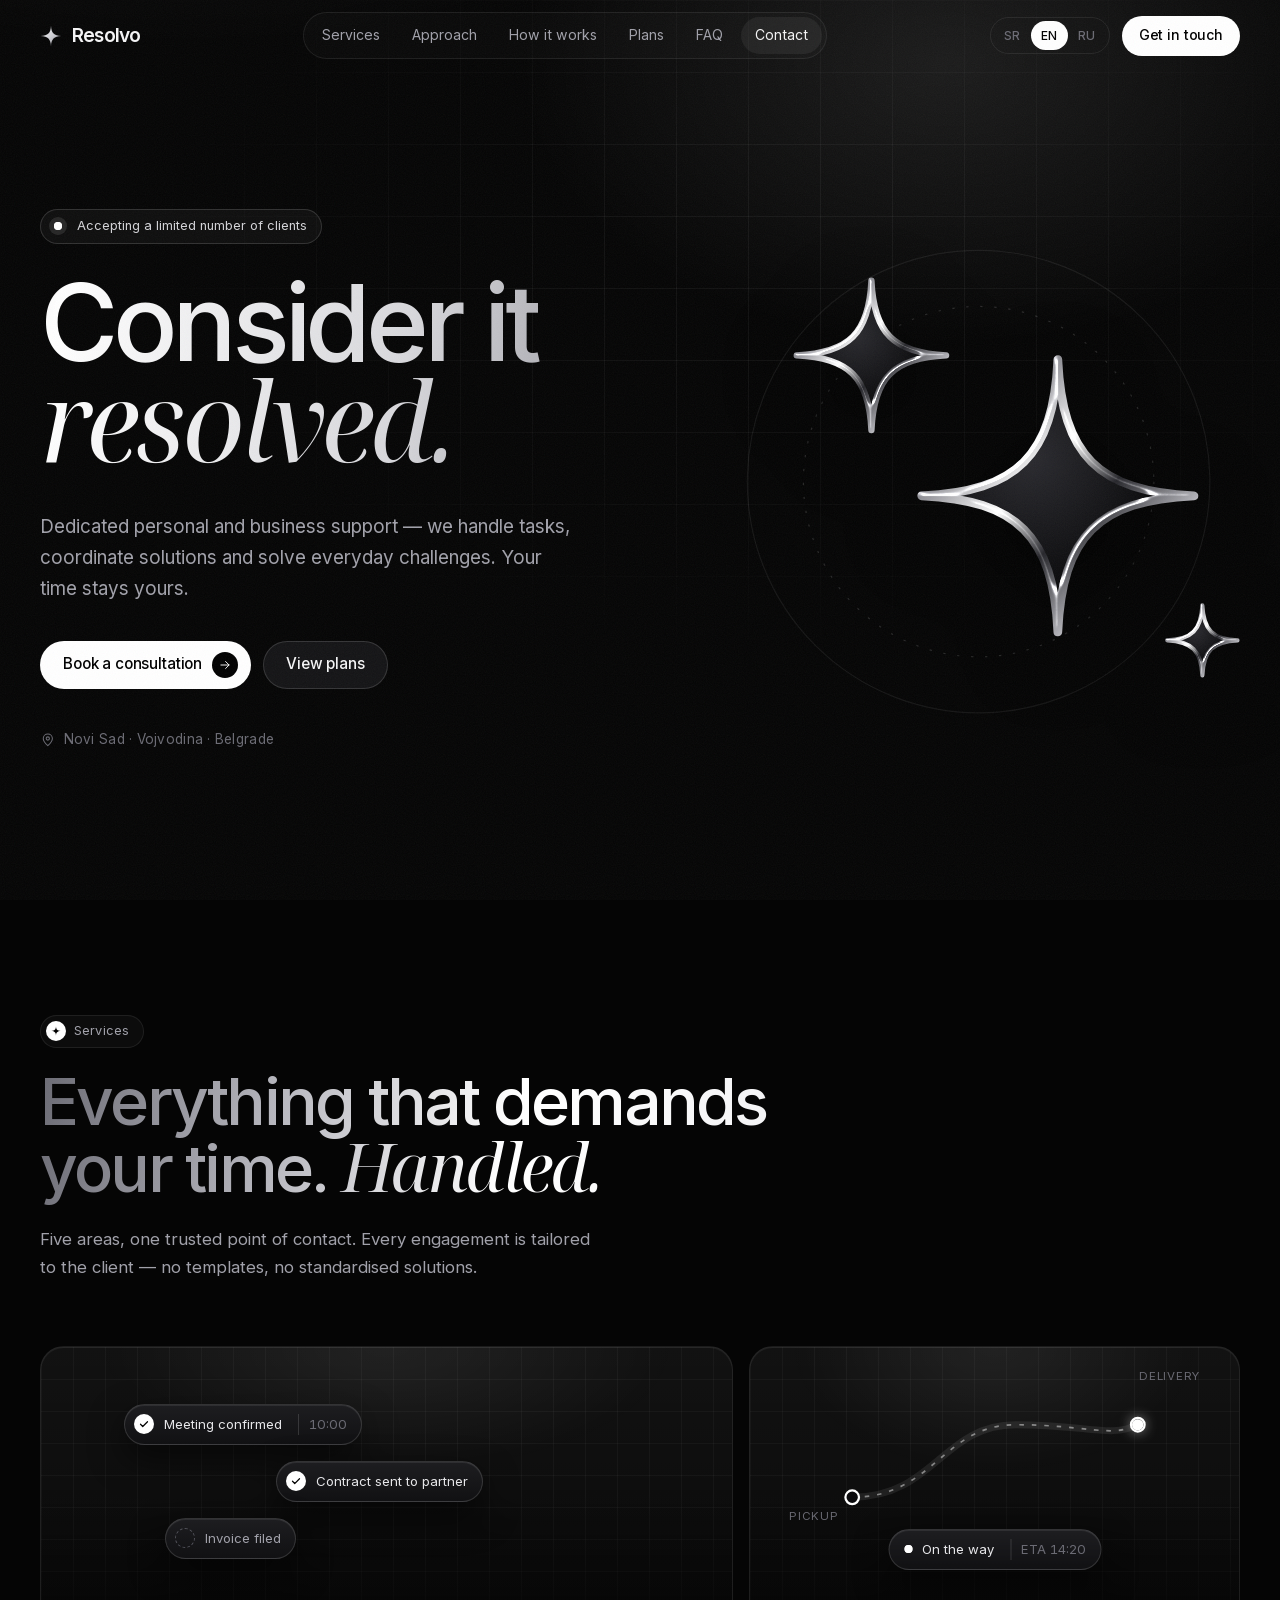
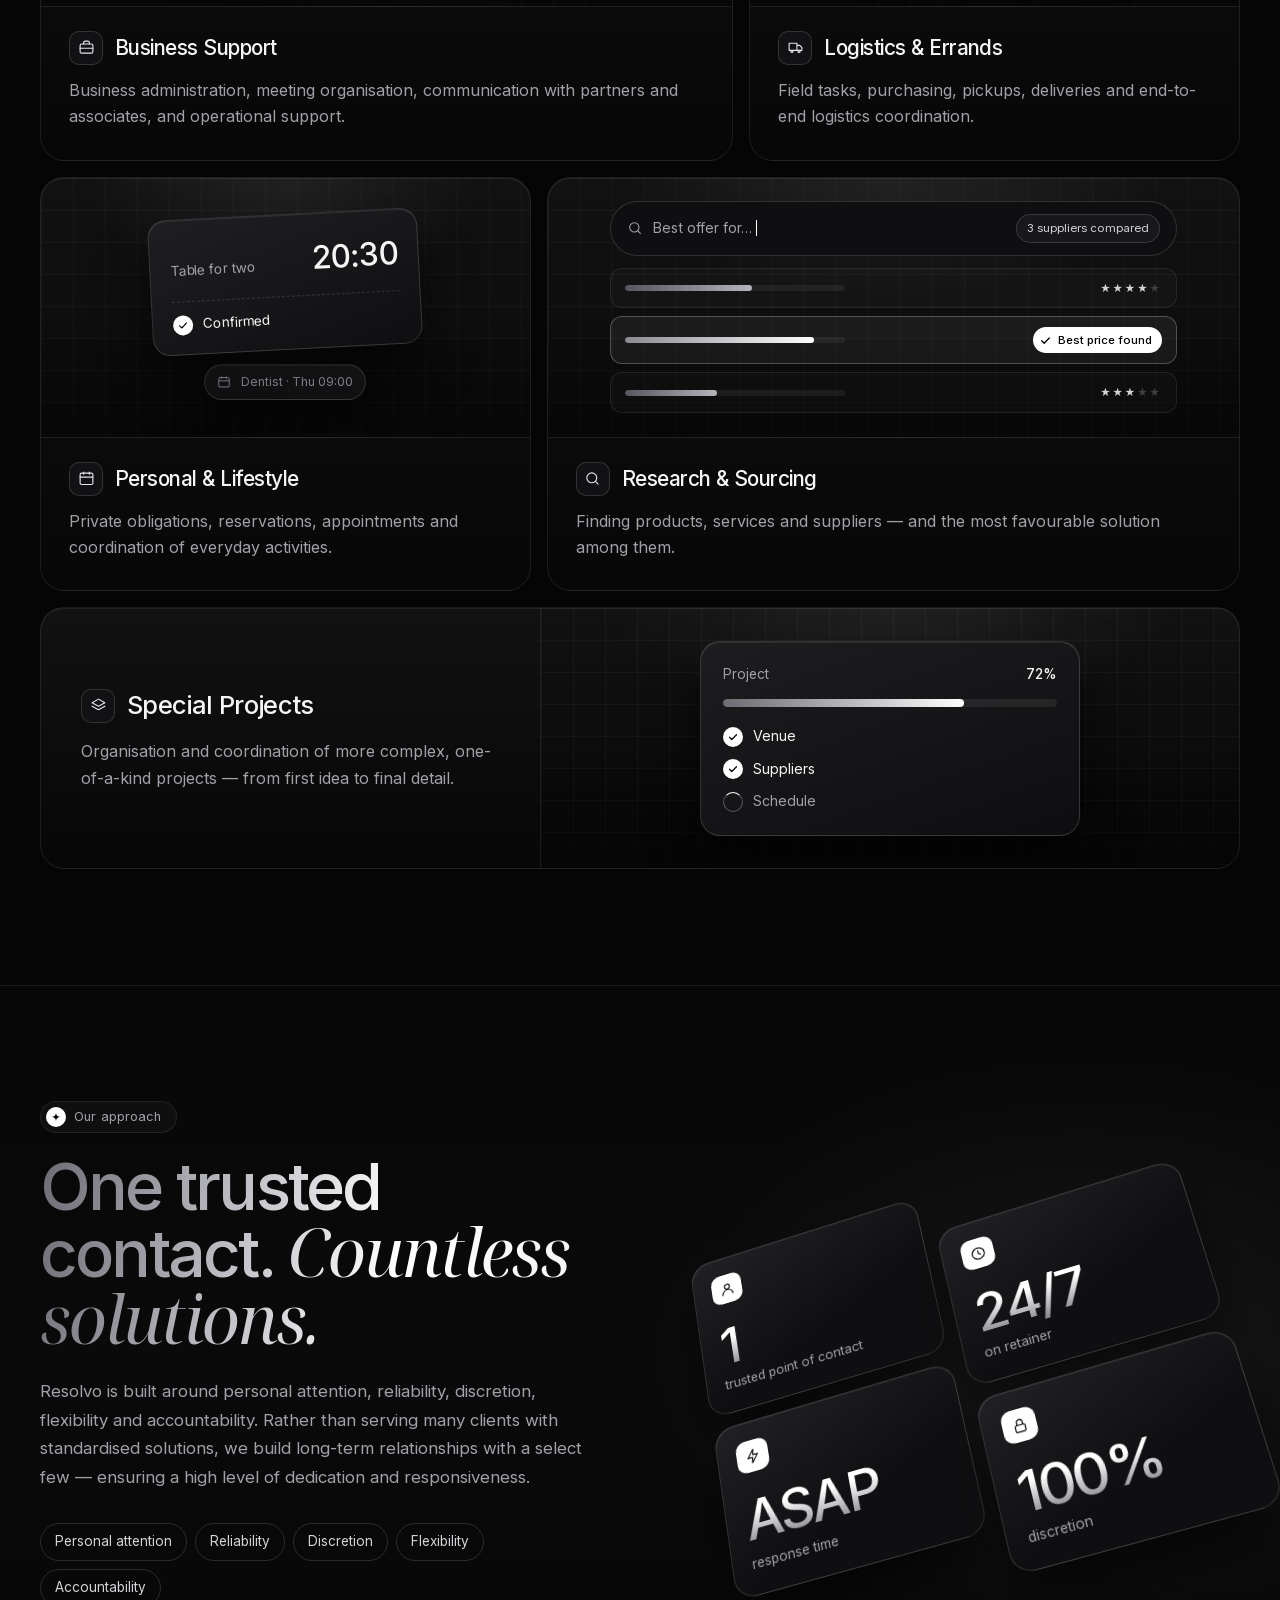
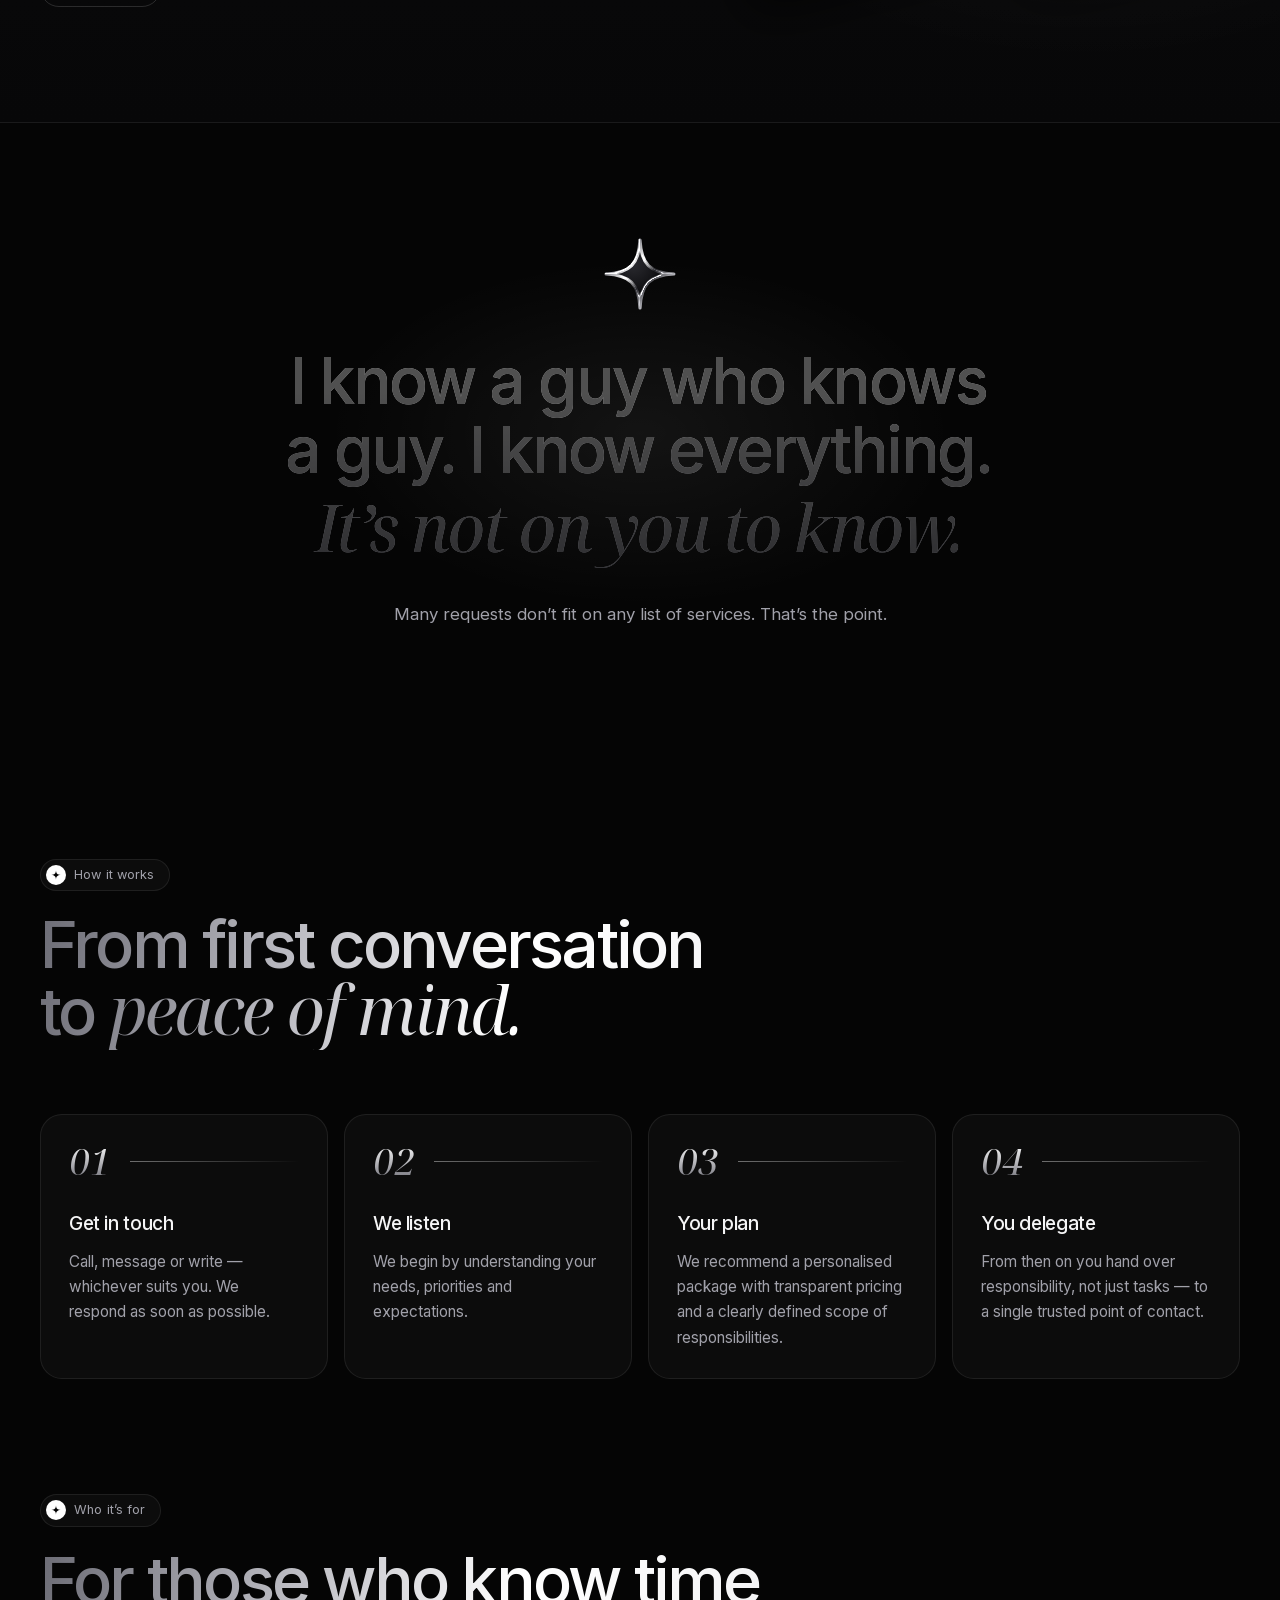
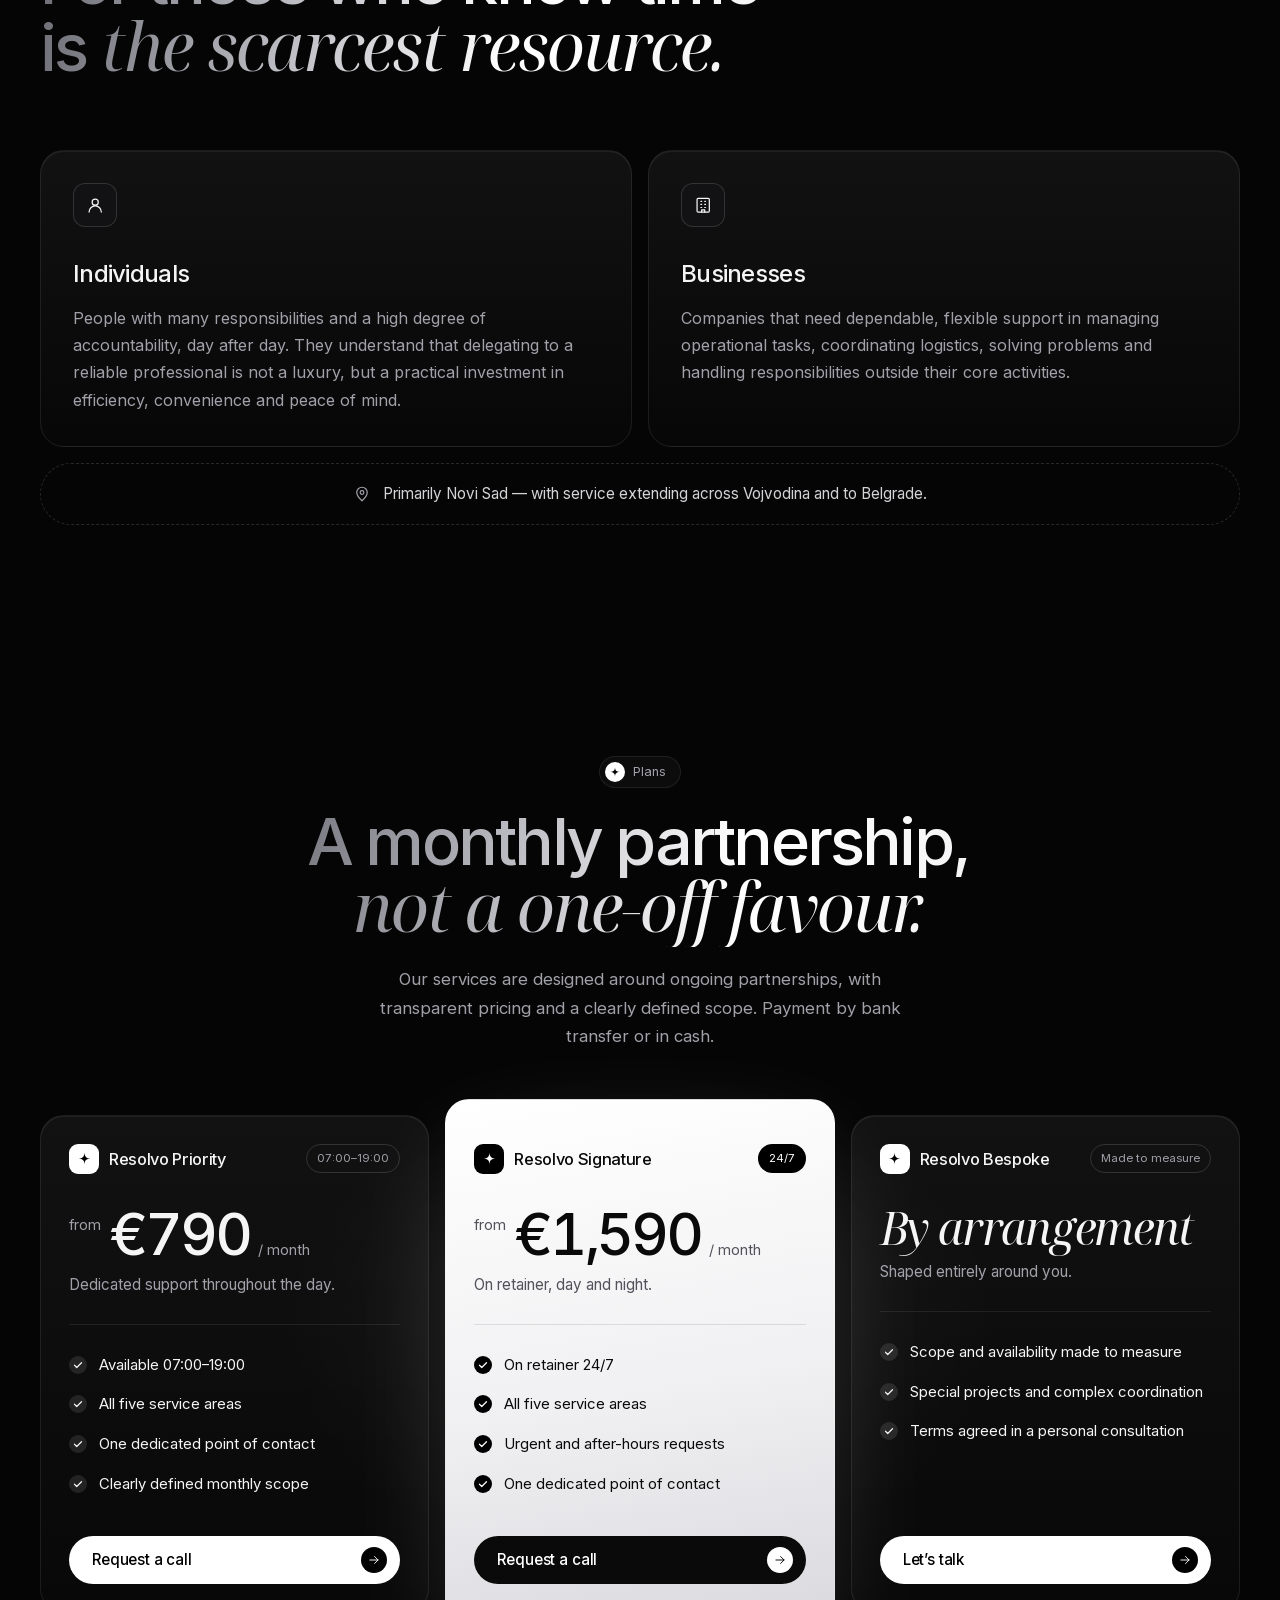
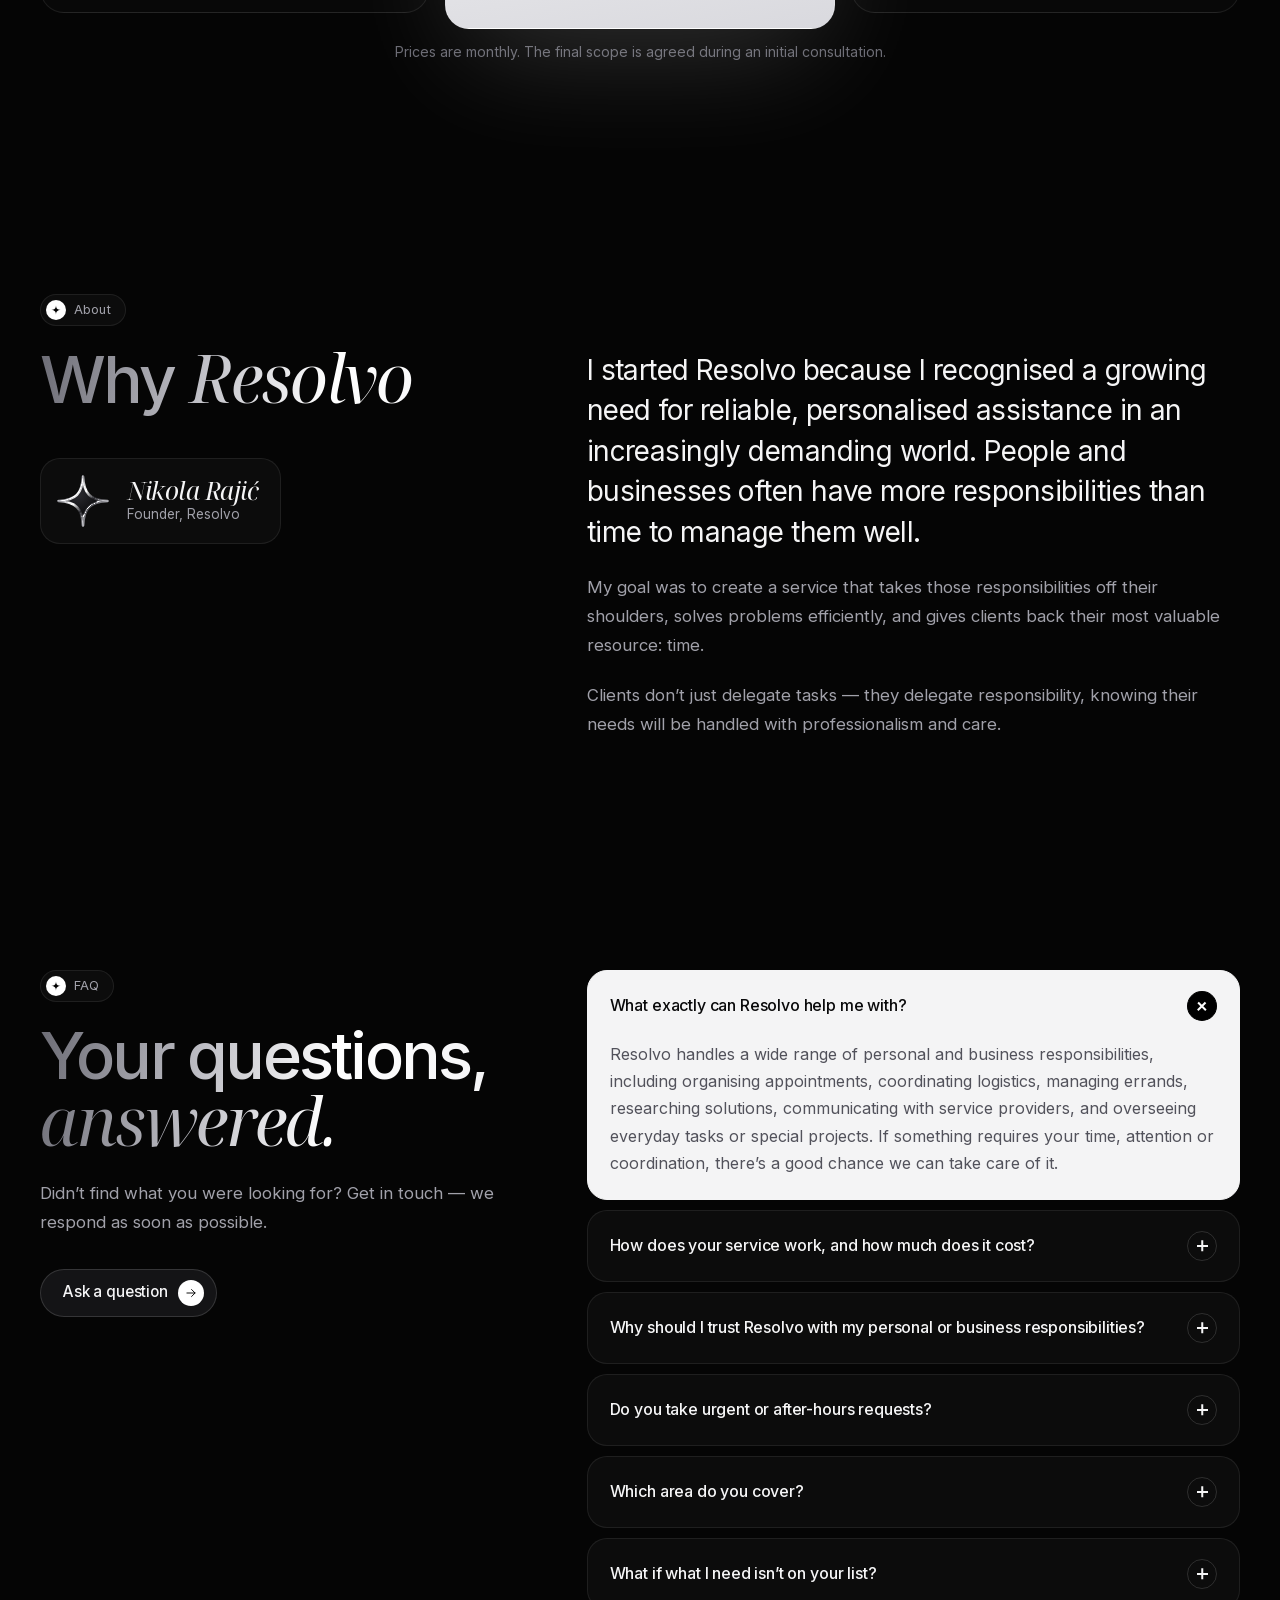
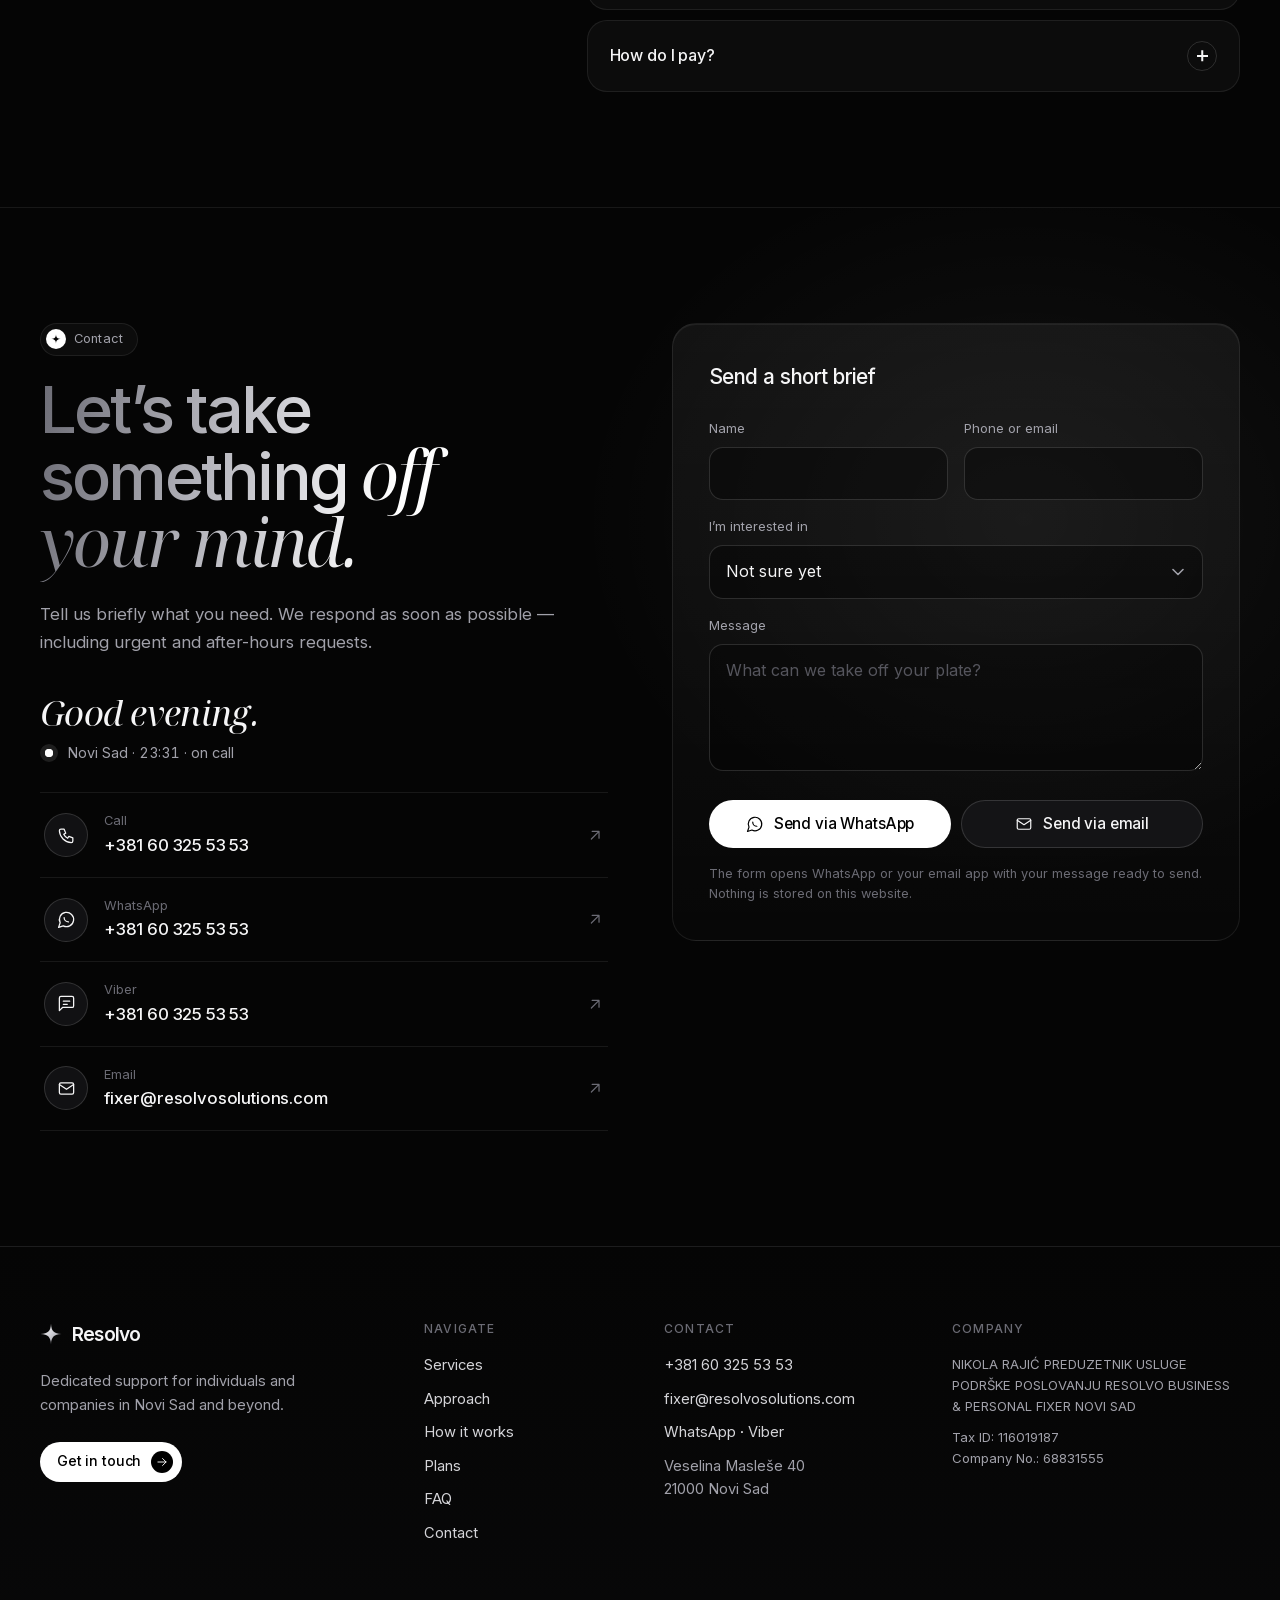
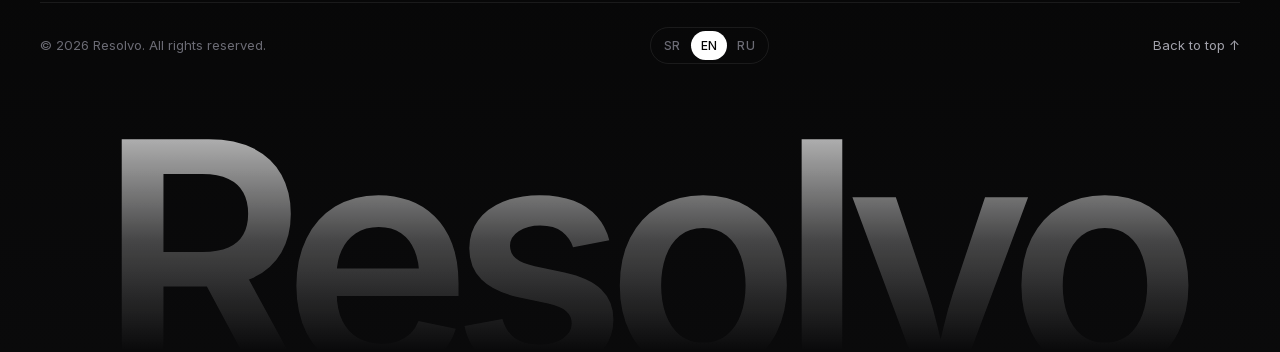
==== en/index.html @ a9a5f6f5 "Resolvo website for GitHub Pages Static site in three languages (sr, en, ru), generated from src/ wi" ====
<!doctype html>
<html lang="en">
<head>
  <meta charset="utf-8">
  <meta name="viewport" content="width=device-width, initial-scale=1, viewport-fit=cover">
  <title>Resolvo — Business & Personal Fixer | Novi Sad</title>
  <meta name="description" content="Dedicated personal and business support in Novi Sad. Resolvo handles tasks, coordinates solutions and solves everyday challenges so you can focus on what matters most.">
  <link rel="canonical" href="https://resolvosolutions.com/en/">
  <link rel="alternate" hreflang="sr" href="https://resolvosolutions.com/">
  <link rel="alternate" hreflang="en" href="https://resolvosolutions.com/en/">
  <link rel="alternate" hreflang="ru" href="https://resolvosolutions.com/ru/">
  <link rel="alternate" hreflang="x-default" href="https://resolvosolutions.com/">
  <meta name="theme-color" content="#050505">
  <meta name="color-scheme" content="dark">
  <meta property="og:type" content="website">
  <meta property="og:site_name" content="Resolvo">
  <meta property="og:title" content="Resolvo — Business &amp; Personal Fixer | Novi Sad">
  <meta property="og:description" content="Dedicated personal and business support in Novi Sad. Resolvo handles tasks, coordinates solutions and solves everyday challenges so you can focus on what matters most.">
  <meta property="og:url" content="https://resolvosolutions.com/en/">
  <meta property="og:image" content="https://resolvosolutions.com/assets/img/og-en.png">
  <meta property="og:image:width" content="1200">
  <meta property="og:image:height" content="630">
  <meta property="og:locale" content="en_US">
  <meta property="og:locale:alternate" content="sr_RS">
  <meta property="og:locale:alternate" content="ru_RU">
  <meta name="twitter:card" content="summary_large_image">
  <link rel="icon" href="../assets/img/favicon.svg" type="image/svg+xml">
  <link rel="icon" href="../assets/img/favicon-32.png" sizes="32x32" type="image/png">
  <link rel="apple-touch-icon" href="../assets/img/apple-touch-icon.png">
  <link rel="manifest" href="../site.webmanifest">
  <link rel="preload" href="../assets/fonts/inter-latin.woff2" as="font" type="font/woff2" crossorigin>
  <link rel="preload" href="../assets/fonts/noto-serif-display-italic-latin.woff2" as="font" type="font/woff2" crossorigin>
  <link rel="stylesheet" href="../assets/css/style.css?v=61505fd2">
  <script>document.documentElement.classList.add('js')</script>
  <script src="../assets/js/main.js?v=db8c814c" defer></script>
  <script type="application/ld+json">[{"@context":"https://schema.org","@type":"ProfessionalService","@id":"https://resolvosolutions.com/#business","name":"Resolvo","legalName":"NIKOLA RAJIĆ PREDUZETNIK USLUGE PODRŠKE POSLOVANJU RESOLVO BUSINESS & PERSONAL FIXER NOVI SAD","description":"Dedicated personal and business support in Novi Sad. Resolvo handles tasks, coordinates solutions and solves everyday challenges so you can focus on what matters most.","url":"https://resolvosolutions.com/en/","image":"https://resolvosolutions.com/assets/img/og-en.png","logo":"https://resolvosolutions.com/assets/img/icon-512.png","telephone":"+381603255353","email":"fixer@resolvosolutions.com","taxID":"116019187","founder":{"@type":"Person","name":"Nikola Rajić"},"address":{"@type":"PostalAddress","streetAddress":"Veselina Masleše 40","addressLocality":"Novi Sad","postalCode":"21000","addressCountry":"RS"},"areaServed":[{"@type":"City","name":"Novi Sad"},{"@type":"AdministrativeArea","name":"Vojvodina"},{"@type":"City","name":"Belgrade"}],"knowsLanguage":["sr","en","ru"],"paymentAccepted":"Cash, bank transfer","priceRange":"€€€","makesOffer":[{"@type":"Offer","name":"Resolvo Priority","description":"Dedicated support throughout the day.","priceSpecification":{"@type":"UnitPriceSpecification","price":790,"priceCurrency":"EUR","unitText":"MONTH"}},{"@type":"Offer","name":"Resolvo Signature","description":"On retainer, day and night.","priceSpecification":{"@type":"UnitPriceSpecification","price":1590,"priceCurrency":"EUR","unitText":"MONTH"}},{"@type":"Offer","name":"Resolvo Bespoke","description":"Shaped entirely around you."}]},{"@context":"https://schema.org","@type":"FAQPage","inLanguage":"en","mainEntity":[{"@type":"Question","name":"What exactly can Resolvo help me with?","acceptedAnswer":{"@type":"Answer","text":"Resolvo handles a wide range of personal and business responsibilities, including organising appointments, coordinating logistics, managing errands, researching solutions, communicating with service providers, and overseeing everyday tasks or special projects. If something requires your time, attention or coordination, there’s a good chance we can take care of it."}},{"@type":"Question","name":"How does your service work, and how much does it cost?","acceptedAnswer":{"@type":"Answer","text":"We begin by understanding your needs, priorities and expectations. Based on these, we recommend a personalised service package that provides the appropriate level of support. Our services are primarily designed around ongoing partnerships, with transparent pricing and a clearly defined scope of responsibilities. Plans start at €790 per month."}},{"@type":"Question","name":"Why should I trust Resolvo with my personal or business responsibilities?","acceptedAnswer":{"@type":"Answer","text":"Trust, discretion and accountability are at the core of Resolvo. We deliberately work with a limited number of clients to ensure dedicated attention, direct communication and consistent service quality. Our goal isn’t simply to complete individual tasks, but to become a dependable partner you can confidently delegate responsibilities to."}},{"@type":"Question","name":"Do you take urgent or after-hours requests?","acceptedAnswer":{"@type":"Answer","text":"Yes. With Resolvo Signature we are on retainer 24/7, and urgent requests are always taken seriously."}},{"@type":"Question","name":"Which area do you cover?","acceptedAnswer":{"@type":"Answer","text":"Primarily Novi Sad. By arrangement, service extends to the rest of Vojvodina and to Belgrade."}},{"@type":"Question","name":"What if what I need isn’t on your list?","acceptedAnswer":{"@type":"Answer","text":"Ask anyway. If we don’t do it ourselves, we know someone who does — or someone who knows someone."}},{"@type":"Question","name":"How do I pay?","acceptedAnswer":{"@type":"Answer","text":"Monthly, by bank transfer or in cash."}}]}]</script>
</head>
<body>
  <a class="skip" href="#main">Skip to content</a>
  <svg class="sprite" width="0" height="0" aria-hidden="true" focusable="false">
  <defs>
    <path id="star-path" d="M100 6C103 72 128 97 194 100 128 103 103 128 100 194 97 128 72 103 6 100 72 97 97 72 100 6Z"/>
    <linearGradient id="g-chrome" x1="0" y1="0" x2="1" y2="1">
      <stop offset="0" stop-color="#ffffff"/>
      <stop offset=".2" stop-color="#6f6f77"/>
      <stop offset=".42" stop-color="#ffffff"/>
      <stop offset=".58" stop-color="#26262b"/>
      <stop offset=".8" stop-color="#d4d4da"/>
      <stop offset="1" stop-color="#4d4d54"/>
    </linearGradient>
    <radialGradient id="g-core" cx=".4" cy=".36" r=".72">
      <stop offset="0" stop-color="#2a2a2f"/>
      <stop offset=".6" stop-color="#0d0d0f"/>
      <stop offset="1" stop-color="#030303"/>
    </radialGradient>
    <linearGradient id="g-silver" x1="0" y1="0" x2="1" y2="1">
      <stop offset="0" stop-color="#ffffff"/>
      <stop offset=".5" stop-color="#cfcfd5"/>
      <stop offset="1" stop-color="#8a8a92"/>
    </linearGradient>
    <filter id="f-bevel" x="-25%" y="-25%" width="150%" height="150%" color-interpolation-filters="sRGB">
      <feGaussianBlur in="SourceAlpha" stdDeviation="3" result="b"/>
      <feSpecularLighting in="b" surfaceScale="5" specularConstant="1.15" specularExponent="22" lighting-color="#fff" result="s">
        <feDistantLight azimuth="225" elevation="40"/>
      </feSpecularLighting>
      <feComposite in="s" in2="SourceAlpha" operator="in" result="si"/>
      <feComposite in="SourceGraphic" in2="si" operator="arithmetic" k1="0" k2="1" k3="1" k4="0"/>
    </filter>
  </defs>
</svg>

  <header class="header" data-header>
    <div class="container header__inner">
      <a class="logo" href="./" aria-label="Resolvo — home"><svg class="logo__mark" viewBox="0 0 200 200" aria-hidden="true" focusable="false"><use href="#star-path" fill="url(#g-silver)"/></svg><span>Resolvo</span></a>
      <nav class="nav" aria-label="Main navigation">
        <a href="#services">Services</a>
        <a href="#approach">Approach</a>
        <a href="#process">How it works</a>
        <a href="#plans">Plans</a>
        <a href="#faq">FAQ</a>
        <a href="#contact">Contact</a>
      </nav>
      <div class="header__actions">
        
      <nav class="lang lang--header" aria-label="Language">
        <a href="../" hreflang="sr-Latn" lang="sr-Latn" title="Serbian">SR</a><a href="../en/" hreflang="en" lang="en" title="English" aria-current="page">EN</a><a href="../ru/" hreflang="ru" lang="ru" title="Russian">RU</a>
      </nav>
        <a class="btn btn--light btn--sm header__cta" href="#contact">Get in touch</a>
        <button class="burger" type="button" aria-expanded="false" aria-controls="menu" aria-label="Menu" data-open-label="Menu" data-close-label="Close menu" data-burger>
          <span></span><span></span>
        </button>
      </div>
    </div>
  </header>

  <div class="menu" id="menu" inert>
    <nav class="menu__nav" aria-label="Navigation">
      <a href="#services" style="--i:0"><span>01</span>Services</a>
      <a href="#approach" style="--i:1"><span>02</span>Approach</a>
      <a href="#process" style="--i:2"><span>03</span>How it works</a>
      <a href="#plans" style="--i:3"><span>04</span>Plans</a>
      <a href="#faq" style="--i:4"><span>05</span>FAQ</a>
      <a href="#contact" style="--i:5"><span>06</span>Contact</a>
    </nav>
    <div class="menu__foot">
      
      <nav class="lang " aria-label="Language">
        <a href="../" hreflang="sr-Latn" lang="sr-Latn" title="Serbian">SR</a><a href="../en/" hreflang="en" lang="en" title="English" aria-current="page">EN</a><a href="../ru/" hreflang="ru" lang="ru" title="Russian">RU</a>
      </nav>
      <a class="menu__phone" href="tel:+381603255353">+381 60 325 53 53</a>
    </div>
  </div>

  <main id="main">

    <!-- Hero -->
    <section class="hero" id="top">
      <div class="hero__bg" aria-hidden="true">
        <div class="hero__grid"></div>
        <div class="hero__glow"></div>
      </div>
      <div class="container hero__inner">
        <div class="hero__copy">
          <p class="badge"><span class="badge__dot"></span>Accepting a limited number of clients</p>
          <h1 class="display text-grad text-grad--hero">Consider it <em>resolved.</em></h1>
          <p class="hero__lead">Dedicated personal and business support — we handle tasks, coordinate solutions and solve everyday challenges. Your time stays yours.</p>
          <div class="hero__ctas">
            <a class="btn btn--light" href="#contact">Book a consultation<span class="btn__icon"><svg class="i" viewBox="0 0 24 24" fill="none" stroke="currentColor" stroke-width="1.6" stroke-linecap="round" stroke-linejoin="round" aria-hidden="true" focusable="false"><path d="M5 12h14M13 6l6 6-6 6"/></svg></span></a>
            <a class="btn btn--dark" href="#plans">View plans</a>
          </div>
          <p class="hero__area"><svg class="i" viewBox="0 0 24 24" fill="none" stroke="currentColor" stroke-width="1.6" stroke-linecap="round" stroke-linejoin="round" aria-hidden="true" focusable="false"><path d="M12 21s-7-6.2-7-11a7 7 0 0 1 14 0c0 4.8-7 11-7 11z"/><circle cx="12" cy="10" r="2.5"/></svg>Novi Sad · Vojvodina · Belgrade</p>
        </div>
        <div class="hero__stars" aria-hidden="true">
          <svg class="orbit" viewBox="0 0 400 400"><circle cx="200" cy="200" r="198"/><circle class="orbit__dash" cx="200" cy="200" r="150"/></svg>
          <div class="star star--lg" data-depth="0.6"><div class="star__float"><svg viewBox="0 0 200 200" aria-hidden="true" focusable="false"><use href="#star-path" fill="url(#g-core)"/><g filter="url(#f-bevel)"><use href="#star-path" fill="none" stroke="url(#g-chrome)" stroke-width="6" stroke-linejoin="round"/></g></svg></div></div>
          <div class="star star--md" data-depth="1.1"><div class="star__float"><svg viewBox="0 0 200 200" aria-hidden="true" focusable="false"><use href="#star-path" fill="url(#g-core)"/><g filter="url(#f-bevel)"><use href="#star-path" fill="none" stroke="url(#g-chrome)" stroke-width="8" stroke-linejoin="round"/></g></svg></div></div>
          <div class="star star--sm" data-depth="1.6"><div class="star__float"><svg viewBox="0 0 200 200" aria-hidden="true" focusable="false"><use href="#star-path" fill="url(#g-core)"/><g filter="url(#f-bevel)"><use href="#star-path" fill="none" stroke="url(#g-chrome)" stroke-width="11" stroke-linejoin="round"/></g></svg></div></div>
        </div>
      </div>
    </section>


    <!-- Services -->
    <section class="section" id="services">
      <div class="container">
        
      <header class="section__head " data-reveal>
        <p class="eyebrow"><span class="eyebrow__icon"><svg class="" viewBox="0 0 200 200" aria-hidden="true" focusable="false"><use href="#star-path" fill="currentColor"/></svg></span>Services</p>
        <h2 class="h2 text-grad">Everything that demands your time. <em>Handled.</em></h2>
        <p class="section__lead">Five areas, one trusted point of contact. Every engagement is tailored to the client — no templates, no standardised solutions.</p>
      </header>
        <div class="bento">
          
          <article class="card card--svc spot" data-reveal style="--d:0">
            <div class="card__visual">
          <div class="vis vis--stack">
            <div class="chip chip--a"><span class="chip__check"><svg class="i" viewBox="0 0 24 24" fill="none" stroke="currentColor" stroke-width="1.6" stroke-linecap="round" stroke-linejoin="round" aria-hidden="true" focusable="false"><path d="m5 12.5 4.5 4.5L19 7.5"/></svg></span><span>Meeting confirmed</span><span class="chip__meta">10:00</span></div>
            <div class="chip chip--b"><span class="chip__check"><svg class="i" viewBox="0 0 24 24" fill="none" stroke="currentColor" stroke-width="1.6" stroke-linecap="round" stroke-linejoin="round" aria-hidden="true" focusable="false"><path d="m5 12.5 4.5 4.5L19 7.5"/></svg></span><span>Contract sent to partner</span></div>
            <div class="chip chip--c chip--muted"><span class="chip__dot"></span><span>Invoice filed</span></div>
          </div>
            </div>
            <div class="card__body">
              <h3 class="card__title"><span class="card__icon"><svg class="i" viewBox="0 0 24 24" fill="none" stroke="currentColor" stroke-width="1.6" stroke-linecap="round" stroke-linejoin="round" aria-hidden="true" focusable="false"><rect x="3" y="7" width="18" height="13" rx="2"/><path d="M8 7V5a2 2 0 0 1 2-2h4a2 2 0 0 1 2 2v2M3 13h18"/></svg></span>Business Support</h3>
              <p>Business administration, meeting organisation, communication with partners and associates, and operational support.</p>
            </div>
          </article>
          <article class="card card--svc spot" data-reveal style="--d:120">
            <div class="card__visual">
          <div class="vis vis--route">
            <svg class="route" viewBox="0 0 300 120" aria-hidden="true" focusable="false">
              <path class="route__base" d="M24 92C96 92 104 28 168 28S252 40 276 28"/>
              <path class="route__dash" d="M24 92C96 92 104 28 168 28S252 40 276 28"/>
              <circle class="route__end" cx="24" cy="92" r="6"/>
              <circle class="route__end" cx="276" cy="28" r="6"/>
              <circle class="route__dot" r="5"><animateMotion dur="4.5s" repeatCount="indefinite" keyPoints="0;1" keyTimes="0;1" calcMode="spline" keySplines=".45 0 .25 1" path="M24 92C96 92 104 28 168 28S252 40 276 28"/></circle>
            </svg>
            <span class="route__label route__label--a">Pickup</span>
            <span class="route__label route__label--b">Delivery</span>
            <div class="chip chip--status"><span class="pulse"></span><span>On the way</span><span class="chip__meta">ETA 14:20</span></div>
          </div>
            </div>
            <div class="card__body">
              <h3 class="card__title"><span class="card__icon"><svg class="i" viewBox="0 0 24 24" fill="none" stroke="currentColor" stroke-width="1.6" stroke-linecap="round" stroke-linejoin="round" aria-hidden="true" focusable="false"><path d="M3 6h11v10H3zM14 9h4l3 3v4h-7"/><circle cx="7" cy="17.5" r="1.5"/><circle cx="17" cy="17.5" r="1.5"/></svg></span>Logistics & Errands</h3>
              <p>Field tasks, purchasing, pickups, deliveries and end-to-end logistics coordination.</p>
            </div>
          </article>
          <article class="card card--svc spot" data-reveal style="--d:0">
            <div class="card__visual">
          <div class="vis vis--ticket">
            <div class="ticket">
              <div class="ticket__row"><span class="ticket__label">Table for two</span><span class="ticket__time">20:30</span></div>
              <div class="ticket__rule"></div>
              <div class="ticket__status"><span class="chip__check"><svg class="i" viewBox="0 0 24 24" fill="none" stroke="currentColor" stroke-width="1.6" stroke-linecap="round" stroke-linejoin="round" aria-hidden="true" focusable="false"><path d="m5 12.5 4.5 4.5L19 7.5"/></svg></span>Confirmed</div>
            </div>
            <div class="chip chip--small chip--muted"><svg class="i" viewBox="0 0 24 24" fill="none" stroke="currentColor" stroke-width="1.6" stroke-linecap="round" stroke-linejoin="round" aria-hidden="true" focusable="false"><rect x="3" y="4.5" width="18" height="16" rx="2"/><path d="M8 3v3M16 3v3M3 10h18"/></svg><span>Dentist · Thu 09:00</span></div>
          </div>
            </div>
            <div class="card__body">
              <h3 class="card__title"><span class="card__icon"><svg class="i" viewBox="0 0 24 24" fill="none" stroke="currentColor" stroke-width="1.6" stroke-linecap="round" stroke-linejoin="round" aria-hidden="true" focusable="false"><rect x="3" y="4.5" width="18" height="16" rx="2"/><path d="M8 3v3M16 3v3M3 10h18"/></svg></span>Personal & Lifestyle</h3>
              <p>Private obligations, reservations, appointments and coordination of everyday activities.</p>
            </div>
          </article>
          <article class="card card--svc spot" data-reveal style="--d:120">
            <div class="card__visual">
          <div class="vis vis--search">
            <div class="search"><svg class="i" viewBox="0 0 24 24" fill="none" stroke="currentColor" stroke-width="1.6" stroke-linecap="round" stroke-linejoin="round" aria-hidden="true" focusable="false"><circle cx="11" cy="11" r="7"/><path d="m20 20-3.5-3.5"/></svg><span class="search__text">Best offer for…</span><span class="caret"></span><span class="search__count">3 suppliers compared</span></div>
            <div class="results">
              <div class="result"><span class="result__bar" style="--w:58%"></span><span class="result__stars">★★★★<i>★</i></span></div>
              <div class="result result--best"><span class="result__bar" style="--w:86%"></span><span class="result__tag"><svg class="i" viewBox="0 0 24 24" fill="none" stroke="currentColor" stroke-width="1.6" stroke-linecap="round" stroke-linejoin="round" aria-hidden="true" focusable="false"><path d="m5 12.5 4.5 4.5L19 7.5"/></svg>Best price found</span></div>
              <div class="result"><span class="result__bar" style="--w:42%"></span><span class="result__stars">★★★<i>★★</i></span></div>
            </div>
          </div>
            </div>
            <div class="card__body">
              <h3 class="card__title"><span class="card__icon"><svg class="i" viewBox="0 0 24 24" fill="none" stroke="currentColor" stroke-width="1.6" stroke-linecap="round" stroke-linejoin="round" aria-hidden="true" focusable="false"><circle cx="11" cy="11" r="7"/><path d="m20 20-3.5-3.5"/></svg></span>Research & Sourcing</h3>
              <p>Finding products, services and suppliers — and the most favourable solution among them.</p>
            </div>
          </article>
          <article class="card card--svc spot" data-reveal style="--d:0">
            <div class="card__visual">
          <div class="vis vis--project">
            <div class="project">
              <div class="project__head"><span>Project</span><span class="project__pct">72%</span></div>
              <div class="progress"><span></span></div>
              <ul class="project__list">
                <li class="is-done"><span class="chip__check"><svg class="i" viewBox="0 0 24 24" fill="none" stroke="currentColor" stroke-width="1.6" stroke-linecap="round" stroke-linejoin="round" aria-hidden="true" focusable="false"><path d="m5 12.5 4.5 4.5L19 7.5"/></svg></span>Venue</li>
                <li class="is-done"><span class="chip__check"><svg class="i" viewBox="0 0 24 24" fill="none" stroke="currentColor" stroke-width="1.6" stroke-linecap="round" stroke-linejoin="round" aria-hidden="true" focusable="false"><path d="m5 12.5 4.5 4.5L19 7.5"/></svg></span>Suppliers</li>
                <li><span class="project__ring"></span>Schedule</li>
              </ul>
            </div>
          </div>
            </div>
            <div class="card__body">
              <h3 class="card__title"><span class="card__icon"><svg class="i" viewBox="0 0 24 24" fill="none" stroke="currentColor" stroke-width="1.6" stroke-linecap="round" stroke-linejoin="round" aria-hidden="true" focusable="false"><path d="m12 3 9 5-9 5-9-5z"/><path d="m3 13 9 5 9-5"/></svg></span>Special Projects</h3>
              <p>Organisation and coordination of more complex, one-of-a-kind projects — from first idea to final detail.</p>
            </div>
          </article>
        </div>
      </div>
    </section>

    <!-- Approach -->
    <section class="section section--approach" id="approach">
      <div class="container split">
        <div class="split__copy" data-reveal>
          <p class="eyebrow"><span class="eyebrow__icon"><svg class="" viewBox="0 0 200 200" aria-hidden="true" focusable="false"><use href="#star-path" fill="currentColor"/></svg></span>Our approach</p>
          <h2 class="h2 text-grad">One trusted contact. <em>Countless solutions.</em></h2>
          <p class="section__lead">Resolvo is built around personal attention, reliability, discretion, flexibility and accountability. Rather than serving many clients with standardised solutions, we build long-term relationships with a select few — ensuring a high level of dedication and responsiveness.</p>
          <ul class="values">
            <li>Personal attention</li><li>Reliability</li><li>Discretion</li><li>Flexibility</li><li>Accountability</li>
          </ul>
        </div>
        <div class="tilt" data-reveal style="--d:150">
          <ul class="tilt__plane">
            <li class="stat stat--0">
              <span class="stat__icon"><svg class="i" viewBox="0 0 24 24" fill="none" stroke="currentColor" stroke-width="1.6" stroke-linecap="round" stroke-linejoin="round" aria-hidden="true" focusable="false"><circle cx="12" cy="8" r="4"/><path d="M4 21a8 8 0 0 1 16 0"/></svg></span>
              <strong class="stat__value">1</strong>
              <span class="stat__label">trusted point of contact</span>
            </li>
            <li class="stat stat--1">
              <span class="stat__icon"><svg class="i" viewBox="0 0 24 24" fill="none" stroke="currentColor" stroke-width="1.6" stroke-linecap="round" stroke-linejoin="round" aria-hidden="true" focusable="false"><circle cx="12" cy="12" r="9"/><path d="M12 7v5l3 2"/></svg></span>
              <strong class="stat__value">24/7</strong>
              <span class="stat__label">on retainer</span>
            </li>
            <li class="stat stat--2">
              <span class="stat__icon"><svg class="i" viewBox="0 0 24 24" fill="none" stroke="currentColor" stroke-width="1.6" stroke-linecap="round" stroke-linejoin="round" aria-hidden="true" focusable="false"><path d="M13 2 4 14h7l-1 8 9-12h-7z"/></svg></span>
              <strong class="stat__value">ASAP</strong>
              <span class="stat__label">response time</span>
            </li>
            <li class="stat stat--3">
              <span class="stat__icon"><svg class="i" viewBox="0 0 24 24" fill="none" stroke="currentColor" stroke-width="1.6" stroke-linecap="round" stroke-linejoin="round" aria-hidden="true" focusable="false"><rect x="5" y="11" width="14" height="10" rx="2"/><path d="M8 11V7a4 4 0 0 1 8 0v4"/></svg></span>
              <strong class="stat__value">100%</strong>
              <span class="stat__label">discretion</span>
            </li>
          </ul>
        </div>
      </div>
    </section>

    <!-- Quote -->
    <section class="section quote">
      <div class="container">
        <figure class="quote__inner" data-reveal>
          <div class="quote__star" aria-hidden="true"><svg viewBox="0 0 200 200" aria-hidden="true" focusable="false"><use href="#star-path" fill="url(#g-core)"/><g filter="url(#f-bevel)"><use href="#star-path" fill="none" stroke="url(#g-chrome)" stroke-width="9" stroke-linejoin="round"/></g></svg></div>
          <blockquote>
            <p class="quote__text text-grad" data-lit style="--n:17"><span class="w" style="--i:0">I</span> <span class="w" style="--i:1">know</span> <span class="w" style="--i:2">a</span> <span class="w" style="--i:3">guy</span> <span class="w" style="--i:4">who</span> <span class="w" style="--i:5">knows</span> <span class="w" style="--i:6">a</span> <span class="w" style="--i:7">guy.</span> <span class="w" style="--i:8">I</span> <span class="w" style="--i:9">know</span> <span class="w" style="--i:10">everything.</span> <em><span class="w" style="--i:11">It’s</span> <span class="w" style="--i:12">not</span> <span class="w" style="--i:13">on</span> <span class="w" style="--i:14">you</span> <span class="w" style="--i:15">to</span> <span class="w" style="--i:16">know.</span></em></p>
          </blockquote>
          <figcaption class="quote__sub">Many requests don’t fit on any list of services. That’s the point.</figcaption>
        </figure>
      </div>
    </section>

    <!-- Process -->
    <section class="section" id="process">
      <div class="container">
        
      <header class="section__head " data-reveal>
        <p class="eyebrow"><span class="eyebrow__icon"><svg class="" viewBox="0 0 200 200" aria-hidden="true" focusable="false"><use href="#star-path" fill="currentColor"/></svg></span>How it works</p>
        <h2 class="h2 text-grad">From first conversation to <em>peace of mind.</em></h2>
        
      </header>
        <ol class="steps">
          <li class="step" data-reveal style="--d:0">
            <div class="step__top"><span class="step__num">01</span><span class="step__line"></span></div>
            <h3>Get in touch</h3>
            <p>Call, message or write — whichever suits you. We respond as soon as possible.</p>
          </li>
          <li class="step" data-reveal style="--d:110">
            <div class="step__top"><span class="step__num">02</span><span class="step__line"></span></div>
            <h3>We listen</h3>
            <p>We begin by understanding your needs, priorities and expectations.</p>
          </li>
          <li class="step" data-reveal style="--d:220">
            <div class="step__top"><span class="step__num">03</span><span class="step__line"></span></div>
            <h3>Your plan</h3>
            <p>We recommend a personalised package with transparent pricing and a clearly defined scope of responsibilities.</p>
          </li>
          <li class="step" data-reveal style="--d:330">
            <div class="step__top"><span class="step__num">04</span><span class="step__line"></span></div>
            <h3>You delegate</h3>
            <p>From then on you hand over responsibility, not just tasks — to a single trusted point of contact.</p>
          </li>
        </ol>
      </div>
    </section>

    <!-- Clients -->
    <section class="section section--tight" id="clients">
      <div class="container">
        
      <header class="section__head " data-reveal>
        <p class="eyebrow"><span class="eyebrow__icon"><svg class="" viewBox="0 0 200 200" aria-hidden="true" focusable="false"><use href="#star-path" fill="currentColor"/></svg></span>Who it’s for</p>
        <h2 class="h2 text-grad">For those who know time is <em>the scarcest resource.</em></h2>
        
      </header>
        <div class="clients">
          <article class="card client spot" data-reveal style="--d:0">
            <span class="client__icon"><svg class="i" viewBox="0 0 24 24" fill="none" stroke="currentColor" stroke-width="1.6" stroke-linecap="round" stroke-linejoin="round" aria-hidden="true" focusable="false"><circle cx="12" cy="8" r="4"/><path d="M4 21a8 8 0 0 1 16 0"/></svg></span>
            <h3>Individuals</h3>
            <p>People with many responsibilities and a high degree of accountability, day after day. They understand that delegating to a reliable professional is not a luxury, but a practical investment in efficiency, convenience and peace of mind.</p>
          </article>
          <article class="card client spot" data-reveal style="--d:120">
            <span class="client__icon"><svg class="i" viewBox="0 0 24 24" fill="none" stroke="currentColor" stroke-width="1.6" stroke-linecap="round" stroke-linejoin="round" aria-hidden="true" focusable="false"><rect x="4" y="3" width="16" height="18" rx="1.5"/><path d="M9 7h1M14 7h1M9 11h1M14 11h1M9 15h1M14 15h1M10 21v-3h4v3"/></svg></span>
            <h3>Businesses</h3>
            <p>Companies that need dependable, flexible support in managing operational tasks, coordinating logistics, solving problems and handling responsibilities outside their core activities.</p>
          </article>
          <p class="area" data-reveal><svg class="i" viewBox="0 0 24 24" fill="none" stroke="currentColor" stroke-width="1.6" stroke-linecap="round" stroke-linejoin="round" aria-hidden="true" focusable="false"><path d="M12 21s-7-6.2-7-11a7 7 0 0 1 14 0c0 4.8-7 11-7 11z"/><circle cx="12" cy="10" r="2.5"/></svg><span>Primarily Novi Sad — with service extending across Vojvodina and to Belgrade.</span></p>
        </div>
      </div>
    </section>

    <!-- Plans -->
    <section class="section section--plans" id="plans">
      <div class="container">
        
      <header class="section__head section__head--center" data-reveal>
        <p class="eyebrow"><span class="eyebrow__icon"><svg class="" viewBox="0 0 200 200" aria-hidden="true" focusable="false"><use href="#star-path" fill="currentColor"/></svg></span>Plans</p>
        <h2 class="h2 text-grad">A monthly partnership, <em>not a one-off favour.</em></h2>
        <p class="section__lead">Our services are designed around ongoing partnerships, with transparent pricing and a clearly defined scope. Payment by bank transfer or in cash.</p>
      </header>
        <div class="plans">
          <article class="plan" data-reveal style="--d:0">
            <header class="plan__head">
              <span class="plan__mark"><svg class="" viewBox="0 0 200 200" aria-hidden="true" focusable="false"><use href="#star-path" fill="currentColor"/></svg></span>
              <h3 class="plan__name">Resolvo Priority</h3>
              <span class="plan__tag">07:00–19:00</span>
            </header>
            <p class="plan__price"><span class="plan__from">from</span><strong>€790</strong><span>/ month</span></p>
            <p class="plan__desc">Dedicated support throughout the day.</p>
            <ul class="plan__features">
              <li><svg class="i" viewBox="0 0 24 24" fill="none" stroke="currentColor" stroke-width="1.6" stroke-linecap="round" stroke-linejoin="round" aria-hidden="true" focusable="false"><path d="m5 12.5 4.5 4.5L19 7.5"/></svg><span>Available 07:00–19:00</span></li>
              <li><svg class="i" viewBox="0 0 24 24" fill="none" stroke="currentColor" stroke-width="1.6" stroke-linecap="round" stroke-linejoin="round" aria-hidden="true" focusable="false"><path d="m5 12.5 4.5 4.5L19 7.5"/></svg><span>All five service areas</span></li>
              <li><svg class="i" viewBox="0 0 24 24" fill="none" stroke="currentColor" stroke-width="1.6" stroke-linecap="round" stroke-linejoin="round" aria-hidden="true" focusable="false"><path d="m5 12.5 4.5 4.5L19 7.5"/></svg><span>One dedicated point of contact</span></li>
              <li><svg class="i" viewBox="0 0 24 24" fill="none" stroke="currentColor" stroke-width="1.6" stroke-linecap="round" stroke-linejoin="round" aria-hidden="true" focusable="false"><path d="m5 12.5 4.5 4.5L19 7.5"/></svg><span>Clearly defined monthly scope</span></li>
            </ul>
            <a class="btn btn--light plan__cta" href="#contact" data-plan="priority">Request a call<span class="btn__icon"><svg class="i" viewBox="0 0 24 24" fill="none" stroke="currentColor" stroke-width="1.6" stroke-linecap="round" stroke-linejoin="round" aria-hidden="true" focusable="false"><path d="M5 12h14M13 6l6 6-6 6"/></svg></span></a>
          </article>
          <article class="plan plan--featured" data-reveal style="--d:120">
            <header class="plan__head">
              <span class="plan__mark"><svg class="" viewBox="0 0 200 200" aria-hidden="true" focusable="false"><use href="#star-path" fill="currentColor"/></svg></span>
              <h3 class="plan__name">Resolvo Signature</h3>
              <span class="plan__tag">24/7</span>
            </header>
            <p class="plan__price"><span class="plan__from">from</span><strong>€1,590</strong><span>/ month</span></p>
            <p class="plan__desc">On retainer, day and night.</p>
            <ul class="plan__features">
              <li><svg class="i" viewBox="0 0 24 24" fill="none" stroke="currentColor" stroke-width="1.6" stroke-linecap="round" stroke-linejoin="round" aria-hidden="true" focusable="false"><path d="m5 12.5 4.5 4.5L19 7.5"/></svg><span>On retainer 24/7</span></li>
              <li><svg class="i" viewBox="0 0 24 24" fill="none" stroke="currentColor" stroke-width="1.6" stroke-linecap="round" stroke-linejoin="round" aria-hidden="true" focusable="false"><path d="m5 12.5 4.5 4.5L19 7.5"/></svg><span>All five service areas</span></li>
              <li><svg class="i" viewBox="0 0 24 24" fill="none" stroke="currentColor" stroke-width="1.6" stroke-linecap="round" stroke-linejoin="round" aria-hidden="true" focusable="false"><path d="m5 12.5 4.5 4.5L19 7.5"/></svg><span>Urgent and after-hours requests</span></li>
              <li><svg class="i" viewBox="0 0 24 24" fill="none" stroke="currentColor" stroke-width="1.6" stroke-linecap="round" stroke-linejoin="round" aria-hidden="true" focusable="false"><path d="m5 12.5 4.5 4.5L19 7.5"/></svg><span>One dedicated point of contact</span></li>
            </ul>
            <a class="btn btn--ink plan__cta" href="#contact" data-plan="signature">Request a call<span class="btn__icon"><svg class="i" viewBox="0 0 24 24" fill="none" stroke="currentColor" stroke-width="1.6" stroke-linecap="round" stroke-linejoin="round" aria-hidden="true" focusable="false"><path d="M5 12h14M13 6l6 6-6 6"/></svg></span></a>
          </article>
          <article class="plan" data-reveal style="--d:240">
            <header class="plan__head">
              <span class="plan__mark"><svg class="" viewBox="0 0 200 200" aria-hidden="true" focusable="false"><use href="#star-path" fill="currentColor"/></svg></span>
              <h3 class="plan__name">Resolvo Bespoke</h3>
              <span class="plan__tag">Made to measure</span>
            </header>
            <p class="plan__price plan__price--text"><strong>By arrangement</strong></p>
            <p class="plan__desc">Shaped entirely around you.</p>
            <ul class="plan__features">
              <li><svg class="i" viewBox="0 0 24 24" fill="none" stroke="currentColor" stroke-width="1.6" stroke-linecap="round" stroke-linejoin="round" aria-hidden="true" focusable="false"><path d="m5 12.5 4.5 4.5L19 7.5"/></svg><span>Scope and availability made to measure</span></li>
              <li><svg class="i" viewBox="0 0 24 24" fill="none" stroke="currentColor" stroke-width="1.6" stroke-linecap="round" stroke-linejoin="round" aria-hidden="true" focusable="false"><path d="m5 12.5 4.5 4.5L19 7.5"/></svg><span>Special projects and complex coordination</span></li>
              <li><svg class="i" viewBox="0 0 24 24" fill="none" stroke="currentColor" stroke-width="1.6" stroke-linecap="round" stroke-linejoin="round" aria-hidden="true" focusable="false"><path d="m5 12.5 4.5 4.5L19 7.5"/></svg><span>Terms agreed in a personal consultation</span></li>
            </ul>
            <a class="btn btn--light plan__cta" href="#contact" data-plan="bespoke">Let’s talk<span class="btn__icon"><svg class="i" viewBox="0 0 24 24" fill="none" stroke="currentColor" stroke-width="1.6" stroke-linecap="round" stroke-linejoin="round" aria-hidden="true" focusable="false"><path d="M5 12h14M13 6l6 6-6 6"/></svg></span></a>
          </article>
        </div>
        <p class="plans__note" data-reveal>Prices are monthly. The final scope is agreed during an initial consultation.</p>
      </div>
    </section>

    <!-- About -->
    <section class="section" id="about">
      <div class="container about">
        <div class="about__head" data-reveal>
          <p class="eyebrow"><span class="eyebrow__icon"><svg class="" viewBox="0 0 200 200" aria-hidden="true" focusable="false"><use href="#star-path" fill="currentColor"/></svg></span>About</p>
          <h2 class="h2 text-grad">Why <em>Resolvo</em></h2>
          <div class="signature">
            <div class="signature__star" aria-hidden="true"><svg viewBox="0 0 200 200" aria-hidden="true" focusable="false"><use href="#star-path" fill="url(#g-core)"/><g filter="url(#f-bevel)"><use href="#star-path" fill="none" stroke="url(#g-chrome)" stroke-width="10" stroke-linejoin="round"/></g></svg></div>
            <div>
              <p class="signature__name">Nikola Rajić</p>
              <p class="signature__role">Founder, Resolvo</p>
            </div>
          </div>
        </div>
        <div class="about__body" data-reveal style="--d:120">
          <p class="about__lead">I started Resolvo because I recognised a growing need for reliable, personalised assistance in an increasingly demanding world. People and businesses often have more responsibilities than time to manage them well.</p>
          <p>My goal was to create a service that takes those responsibilities off their shoulders, solves problems efficiently, and gives clients back their most valuable resource: time.</p>
          <p>Clients don’t just delegate tasks — they delegate responsibility, knowing their needs will be handled with professionalism and care.</p>
        </div>
      </div>
    </section>

    <!-- FAQ -->
    <section class="section" id="faq">
      <div class="container faq">
        <div class="faq__intro" data-reveal>
          <p class="eyebrow"><span class="eyebrow__icon"><svg class="" viewBox="0 0 200 200" aria-hidden="true" focusable="false"><use href="#star-path" fill="currentColor"/></svg></span>FAQ</p>
          <h2 class="h2 text-grad">Your questions, <em>answered.</em></h2>
          <p class="section__lead">Didn’t find what you were looking for? Get in touch — we respond as soon as possible.</p>
          <a class="btn btn--dark" href="#contact">Ask a question<span class="btn__icon"><svg class="i" viewBox="0 0 24 24" fill="none" stroke="currentColor" stroke-width="1.6" stroke-linecap="round" stroke-linejoin="round" aria-hidden="true" focusable="false"><path d="M5 12h14M13 6l6 6-6 6"/></svg></span></a>
        </div>
        <div class="faq__list" data-reveal style="--d:120">
          <details class="qa" open>
            <summary>What exactly can Resolvo help me with?<span class="qa__icon" aria-hidden="true"></span></summary>
            <div class="qa__a"><div class="qa__inner"><p>Resolvo handles a wide range of personal and business responsibilities, including organising appointments, coordinating logistics, managing errands, researching solutions, communicating with service providers, and overseeing everyday tasks or special projects. If something requires your time, attention or coordination, there’s a good chance we can take care of it.</p></div></div>
          </details>
          <details class="qa">
            <summary>How does your service work, and how much does it cost?<span class="qa__icon" aria-hidden="true"></span></summary>
            <div class="qa__a"><div class="qa__inner"><p>We begin by understanding your needs, priorities and expectations. Based on these, we recommend a personalised service package that provides the appropriate level of support. Our services are primarily designed around ongoing partnerships, with transparent pricing and a clearly defined scope of responsibilities. Plans start at €790 per month.</p></div></div>
          </details>
          <details class="qa">
            <summary>Why should I trust Resolvo with my personal or business responsibilities?<span class="qa__icon" aria-hidden="true"></span></summary>
            <div class="qa__a"><div class="qa__inner"><p>Trust, discretion and accountability are at the core of Resolvo. We deliberately work with a limited number of clients to ensure dedicated attention, direct communication and consistent service quality. Our goal isn’t simply to complete individual tasks, but to become a dependable partner you can confidently delegate responsibilities to.</p></div></div>
          </details>
          <details class="qa">
            <summary>Do you take urgent or after-hours requests?<span class="qa__icon" aria-hidden="true"></span></summary>
            <div class="qa__a"><div class="qa__inner"><p>Yes. With Resolvo Signature we are on retainer 24/7, and urgent requests are always taken seriously.</p></div></div>
          </details>
          <details class="qa">
            <summary>Which area do you cover?<span class="qa__icon" aria-hidden="true"></span></summary>
            <div class="qa__a"><div class="qa__inner"><p>Primarily Novi Sad. By arrangement, service extends to the rest of Vojvodina and to Belgrade.</p></div></div>
          </details>
          <details class="qa">
            <summary>What if what I need isn’t on your list?<span class="qa__icon" aria-hidden="true"></span></summary>
            <div class="qa__a"><div class="qa__inner"><p>Ask anyway. If we don’t do it ourselves, we know someone who does — or someone who knows someone.</p></div></div>
          </details>
          <details class="qa">
            <summary>How do I pay?<span class="qa__icon" aria-hidden="true"></span></summary>
            <div class="qa__a"><div class="qa__inner"><p>Monthly, by bank transfer or in cash.</p></div></div>
          </details>
        </div>
      </div>
    </section>

    <!-- Contact -->
    <section class="section section--contact" id="contact">
      <div class="container contact">
        <div class="contact__intro" data-reveal>
          <p class="eyebrow"><span class="eyebrow__icon"><svg class="" viewBox="0 0 200 200" aria-hidden="true" focusable="false"><use href="#star-path" fill="currentColor"/></svg></span>Contact</p>
          <h2 class="h2 text-grad">Let’s take something <em>off your mind.</em></h2>
          <p class="section__lead">Tell us briefly what you need. We respond as soon as possible — including urgent and after-hours requests.</p>
          <div class="live" data-live data-morning="Good morning." data-day="Good afternoon." data-evening="Good evening." hidden>
            <p class="live__hello" data-live-hello></p>
            <p class="live__now"><span class="badge__dot" aria-hidden="true"></span><span>Novi Sad · <time data-live-time></time> · on call</span></p>
          </div>
          <ul class="channels">
            <li><a class="channel" href="tel:+381603255353"><span class="channel__icon"><svg class="i" viewBox="0 0 24 24" fill="none" stroke="currentColor" stroke-width="1.6" stroke-linecap="round" stroke-linejoin="round" aria-hidden="true" focusable="false"><path d="M5 4h4l2 5-2.5 1.5a11 11 0 0 0 5 5L15 13l5 2v4a2 2 0 0 1-2 2A16 16 0 0 1 3 6a2 2 0 0 1 2-2"/></svg></span><span class="channel__text"><span class="channel__label">Call</span><span class="channel__value">+381 60 325 53 53</span></span><span class="channel__arrow"><svg class="i" viewBox="0 0 24 24" fill="none" stroke="currentColor" stroke-width="1.6" stroke-linecap="round" stroke-linejoin="round" aria-hidden="true" focusable="false"><path d="M7 17 17 7M8 7h9v9"/></svg></span></a></li>
            <li><a class="channel" href="https://wa.me/381603255353" target="_blank" rel="noopener"><span class="channel__icon"><svg class="i" viewBox="0 0 24 24" fill="none" stroke="currentColor" stroke-width="1.6" stroke-linecap="round" stroke-linejoin="round" aria-hidden="true" focusable="false"><path d="M7.9 20A9 9 0 1 0 4 16.1L2 22z"/><path d="M9 9.5c0 3 2.5 5.5 5.5 5.5"/></svg></span><span class="channel__text"><span class="channel__label">WhatsApp</span><span class="channel__value">+381 60 325 53 53</span></span><span class="channel__arrow"><svg class="i" viewBox="0 0 24 24" fill="none" stroke="currentColor" stroke-width="1.6" stroke-linecap="round" stroke-linejoin="round" aria-hidden="true" focusable="false"><path d="M7 17 17 7M8 7h9v9"/></svg></span></a></li>
            <li><a class="channel" href="viber://chat?number=%2B381603255353"><span class="channel__icon"><svg class="i" viewBox="0 0 24 24" fill="none" stroke="currentColor" stroke-width="1.6" stroke-linecap="round" stroke-linejoin="round" aria-hidden="true" focusable="false"><path d="M21 15a2 2 0 0 1-2 2H7l-4 4V5a2 2 0 0 1 2-2h14a2 2 0 0 1 2 2z"/><path d="M8 9h8M8 13h5"/></svg></span><span class="channel__text"><span class="channel__label">Viber</span><span class="channel__value">+381 60 325 53 53</span></span><span class="channel__arrow"><svg class="i" viewBox="0 0 24 24" fill="none" stroke="currentColor" stroke-width="1.6" stroke-linecap="round" stroke-linejoin="round" aria-hidden="true" focusable="false"><path d="M7 17 17 7M8 7h9v9"/></svg></span></a></li>
            <li><a class="channel" href="mailto:fixer@resolvosolutions.com"><span class="channel__icon"><svg class="i" viewBox="0 0 24 24" fill="none" stroke="currentColor" stroke-width="1.6" stroke-linecap="round" stroke-linejoin="round" aria-hidden="true" focusable="false"><rect x="3" y="5" width="18" height="14" rx="2"/><path d="m3 7 9 6 9-6"/></svg></span><span class="channel__text"><span class="channel__label">Email</span><span class="channel__value">fixer@resolvosolutions.com</span></span><span class="channel__arrow"><svg class="i" viewBox="0 0 24 24" fill="none" stroke="currentColor" stroke-width="1.6" stroke-linecap="round" stroke-linejoin="round" aria-hidden="true" focusable="false"><path d="M7 17 17 7M8 7h9v9"/></svg></span></a></li>
          </ul>
        </div>

        <form class="card form" id="brief" action="mailto:fixer@resolvosolutions.com" method="post" enctype="text/plain" novalidate data-reveal style="--d:120">
          <h3 class="form__title">Send a short brief</h3>
          <div class="form__grid">
            <div class="field">
              <label for="f-name">Name</label>
              <input id="f-name" name="name" type="text" autocomplete="name" required>
            </div>
            <div class="field">
              <label for="f-contact">Phone or email</label>
              <input id="f-contact" name="contact" type="text" autocomplete="email">
            </div>
            <div class="field field--full">
              <label for="f-plan">I’m interested in</label>
              <select id="f-plan" name="plan">
                <option value="">Not sure yet</option>
                <option value="priority">Resolvo Priority</option>
                <option value="signature">Resolvo Signature</option>
                <option value="bespoke">Resolvo Bespoke</option>
              </select>
            </div>
            <div class="field field--full">
              <label for="f-message">Message</label>
              <textarea id="f-message" name="message" rows="4" placeholder="What can we take off your plate?" required></textarea>
            </div>
          </div>
          <p class="form__error" role="alert" hidden>Please enter your name and a short message.</p>
          <div class="form__actions">
            <button class="btn btn--light" type="submit" name="via" value="whatsapp"><svg class="i" viewBox="0 0 24 24" fill="none" stroke="currentColor" stroke-width="1.6" stroke-linecap="round" stroke-linejoin="round" aria-hidden="true" focusable="false"><path d="M7.9 20A9 9 0 1 0 4 16.1L2 22z"/><path d="M9 9.5c0 3 2.5 5.5 5.5 5.5"/></svg>Send via WhatsApp</button>
            <button class="btn btn--dark" type="submit" name="via" value="email"><svg class="i" viewBox="0 0 24 24" fill="none" stroke="currentColor" stroke-width="1.6" stroke-linecap="round" stroke-linejoin="round" aria-hidden="true" focusable="false"><rect x="3" y="5" width="18" height="14" rx="2"/><path d="m3 7 9 6 9-6"/></svg>Send via email</button>
          </div>
          <p class="form__note">The form opens WhatsApp or your email app with your message ready to send. Nothing is stored on this website.</p>
        </form>
      </div>
      <script type="application/json" id="form-i18n">{"subject":"Enquiry from the website","greeting":"Hello, my name is","interest":"Interested in","contact":"Contact","email":"fixer@resolvosolutions.com","whatsapp":"381603255353"}</script>
    </section>
  </main>

  <footer class="footer">
    <div class="container">
      <div class="footer__top">
        <div class="footer__brand">
          <a class="logo" href="./" aria-label="Resolvo — home"><svg class="logo__mark" viewBox="0 0 200 200" aria-hidden="true" focusable="false"><use href="#star-path" fill="url(#g-silver)"/></svg><span>Resolvo</span></a>
          <p>Dedicated support for individuals and companies in Novi Sad and beyond.</p>
          <a class="btn btn--light btn--sm" href="#contact">Get in touch<span class="btn__icon"><svg class="i" viewBox="0 0 24 24" fill="none" stroke="currentColor" stroke-width="1.6" stroke-linecap="round" stroke-linejoin="round" aria-hidden="true" focusable="false"><path d="M5 12h14M13 6l6 6-6 6"/></svg></span></a>
        </div>
        <nav class="footer__col" aria-label="Navigate">
          <h3>Navigate</h3>
          <ul>
            <li><a href="#services">Services</a></li>
            <li><a href="#approach">Approach</a></li>
            <li><a href="#process">How it works</a></li>
            <li><a href="#plans">Plans</a></li>
            <li><a href="#faq">FAQ</a></li>
            <li><a href="#contact">Contact</a></li>
          </ul>
        </nav>
        <div class="footer__col">
          <h3>Contact</h3>
          <ul>
            <li><a href="tel:+381603255353">+381 60 325 53 53</a></li>
            <li><a href="mailto:fixer@resolvosolutions.com">fixer@resolvosolutions.com</a></li>
            <li><a href="https://wa.me/381603255353" target="_blank" rel="noopener">WhatsApp</a> · <a href="viber://chat?number=%2B381603255353">Viber</a></li>
            <li><address>Veselina Masleše 40<br>21000 Novi Sad</address></li>
          </ul>
        </div>
        <div class="footer__col footer__legal">
          <h3>Company</h3>
          <p>NIKOLA RAJIĆ PREDUZETNIK USLUGE PODRŠKE POSLOVANJU RESOLVO BUSINESS & PERSONAL FIXER NOVI SAD</p>
          <p>Tax ID: 116019187<br>Company No.: 68831555</p>
        </div>
      </div>
      <div class="footer__bottom">
        <p>© 2026 Resolvo. All rights reserved.</p>
        
      <nav class="lang " aria-label="Language">
        <a href="../" hreflang="sr-Latn" lang="sr-Latn" title="Serbian">SR</a><a href="../en/" hreflang="en" lang="en" title="English" aria-current="page">EN</a><a href="../ru/" hreflang="ru" lang="ru" title="Russian">RU</a>
      </nav>
        <a class="footer__top-link" href="#top">Back to top <span aria-hidden="true">↑</span></a>
      </div>
    </div>
    <div class="wordmark" aria-hidden="true">Resolvo</div>
  </footer>

  <div class="mbar" data-mbar>
    <a class="btn btn--dark" href="tel:+381603255353"><svg class="i" viewBox="0 0 24 24" fill="none" stroke="currentColor" stroke-width="1.6" stroke-linecap="round" stroke-linejoin="round" aria-hidden="true" focusable="false"><path d="M5 4h4l2 5-2.5 1.5a11 11 0 0 0 5 5L15 13l5 2v4a2 2 0 0 1-2 2A16 16 0 0 1 3 6a2 2 0 0 1 2-2"/></svg>Call</a>
    <a class="btn btn--light" href="https://wa.me/381603255353" target="_blank" rel="noopener"><svg class="i" viewBox="0 0 24 24" fill="none" stroke="currentColor" stroke-width="1.6" stroke-linecap="round" stroke-linejoin="round" aria-hidden="true" focusable="false"><path d="M7.9 20A9 9 0 1 0 4 16.1L2 22z"/><path d="M9 9.5c0 3 2.5 5.5 5.5 5.5"/></svg>WhatsApp</a>
  </div>
</body>
</html>
---- assets/css/style.css ----
/* ==========================================================================
   Resolvo — Business & Personal Fixer
   Monochrome, chrome accents, slow motion.
   ========================================================================== */

/* ---------- Fonts (self-hosted) ---------- */

/* Inter — cyrillic */
@font-face {
  font-family: 'Inter';
  font-style: normal;
  font-weight: 300 700;
  font-display: swap;
  src: url(../fonts/inter-cyrillic.woff2) format('woff2');
  unicode-range: U+0301, U+0400-045F, U+0490-0491, U+04B0-04B1, U+2116;
}

/* Inter — latin-ext */
@font-face {
  font-family: 'Inter';
  font-style: normal;
  font-weight: 300 700;
  font-display: swap;
  src: url(../fonts/inter-latin-ext.woff2) format('woff2');
  unicode-range: U+0100-02BA, U+02BD-02C5, U+02C7-02CC, U+02CE-02D7, U+02DD-02FF, U+0304, U+0308, U+0329, U+1D00-1DBF, U+1E00-1E9F, U+1EF2-1EFF, U+2020, U+20A0-20AB, U+20AD-20C4, U+2113, U+2C60-2C7F, U+A720-A7FF;
}

/* Inter — latin */
@font-face {
  font-family: 'Inter';
  font-style: normal;
  font-weight: 300 700;
  font-display: swap;
  src: url(../fonts/inter-latin.woff2) format('woff2');
  unicode-range: U+0000-00FF, U+0131, U+0152-0153, U+02BB-02BC, U+02C6, U+02DA, U+02DC, U+0304, U+0308, U+0329, U+2000-206F, U+20AC, U+2122, U+2191, U+2193, U+2212, U+2215, U+FEFF, U+FFFD;
}

/* Noto Serif Display — cyrillic */
@font-face {
  font-family: 'Noto Serif Display';
  font-style: italic;
  font-weight: 400;
  font-stretch: 100%;
  font-display: swap;
  src: url(../fonts/noto-serif-display-italic-cyrillic.woff2) format('woff2');
  unicode-range: U+0301, U+0400-045F, U+0490-0491, U+04B0-04B1, U+2116;
}

/* Noto Serif Display — latin-ext */
@font-face {
  font-family: 'Noto Serif Display';
  font-style: italic;
  font-weight: 400;
  font-stretch: 100%;
  font-display: swap;
  src: url(../fonts/noto-serif-display-italic-latin-ext.woff2) format('woff2');
  unicode-range: U+0100-02BA, U+02BD-02C5, U+02C7-02CC, U+02CE-02D7, U+02DD-02FF, U+0304, U+0308, U+0329, U+1D00-1DBF, U+1E00-1E9F, U+1EF2-1EFF, U+2020, U+20A0-20AB, U+20AD-20C4, U+2113, U+2C60-2C7F, U+A720-A7FF;
}

/* Noto Serif Display — latin */
@font-face {
  font-family: 'Noto Serif Display';
  font-style: italic;
  font-weight: 400;
  font-stretch: 100%;
  font-display: swap;
  src: url(../fonts/noto-serif-display-italic-latin.woff2) format('woff2');
  unicode-range: U+0000-00FF, U+0131, U+0152-0153, U+02BB-02BC, U+02C6, U+02DA, U+02DC, U+0304, U+0308, U+0329, U+2000-206F, U+20AC, U+2122, U+2191, U+2193, U+2212, U+2215, U+FEFF, U+FFFD;
}

:root {
  --bg: #050505;
  --bg-elev: #0b0b0d;
  --surface: rgba(255, 255, 255, 0.03);
  --surface-2: rgba(255, 255, 255, 0.06);
  --line: rgba(255, 255, 255, 0.08);
  --line-2: rgba(255, 255, 255, 0.14);
  --text: #f5f5f6;
  --muted: #a1a1aa;
  --dim: #6b6b74;
  --ink: #0a0a0b;

  --radius: 24px;
  --radius-sm: 14px;
  --container: 1200px;
  --gutter: clamp(16px, 4vw, 32px);
  --header-h: 72px;

  --ease: cubic-bezier(0.22, 1, 0.36, 1);
  --ease-in-out: cubic-bezier(0.65, 0, 0.35, 1);

  --font-sans: "Inter", ui-sans-serif, system-ui, -apple-system, "Segoe UI", Roboto, "Helvetica Neue", Arial, sans-serif;
  --font-serif: "Noto Serif Display", "Noto Serif", Georgia, "Times New Roman", serif;

  color-scheme: dark;
}

/* ---------- Reset ---------- */

*, *::before, *::after { box-sizing: border-box; }
* { margin: 0; }
html {
  -webkit-text-size-adjust: 100%;
  text-size-adjust: 100%;
  scroll-behavior: smooth;
  scroll-padding-top: calc(var(--header-h) + 16px);
}
body {
  min-height: 100svh;
  background: var(--bg);
  color: var(--text);
  font-family: var(--font-sans);
  font-size: 16px;
  line-height: 1.6;
  font-feature-settings: "cv11", "ss01", "ss03";
  -webkit-font-smoothing: antialiased;
  -moz-osx-font-smoothing: grayscale;
  text-rendering: optimizeLegibility;
  overflow-x: hidden;
}
img, svg { display: block; max-width: 100%; }
a { color: inherit; text-decoration: none; }
button, input, select, textarea { font: inherit; color: inherit; }
ul, ol { list-style: none; padding: 0; }
address { font-style: normal; }
::selection { background: #fff; color: #000; }

:focus-visible {
  outline: 2px solid #fff;
  outline-offset: 3px;
  border-radius: 6px;
}

/* Film grain over everything */
body::after {
  content: "";
  position: fixed;
  inset: 0;
  z-index: 100;
  pointer-events: none;
  opacity: 0.05;
  background-image: url("data:image/svg+xml,%3Csvg xmlns='http://www.w3.org/2000/svg' width='160' height='160'%3E%3Cfilter id='n'%3E%3CfeTurbulence type='fractalNoise' baseFrequency='.9' numOctaves='3' stitchTiles='stitch'/%3E%3C/filter%3E%3Crect width='100%25' height='100%25' filter='url(%23n)'/%3E%3C/svg%3E");
}

.sprite { position: absolute; width: 0; height: 0; overflow: hidden; }

.skip {
  position: fixed;
  top: 12px;
  left: 12px;
  z-index: 200;
  padding: 10px 16px;
  border-radius: 999px;
  background: #fff;
  color: #000;
  font-weight: 500;
  transform: translateY(-160%);
  transition: transform 0.3s var(--ease);
}
.skip:focus { transform: none; }

.container {
  width: 100%;
  max-width: calc(var(--container) + var(--gutter) * 2);
  margin-inline: auto;
  padding-inline: var(--gutter);
}

.i { width: 1.15em; height: 1.15em; flex: none; }

/* ---------- Type ---------- */

.display {
  font-size: clamp(3.2rem, 1.4rem + 6.6vw, 7.25rem);
  font-weight: 500;
  line-height: 0.95;
  letter-spacing: -0.05em;
}
.h2 {
  font-size: clamp(2.3rem, 1.4rem + 3.4vw, 4.1rem);
  font-weight: 500;
  line-height: 1.02;
  letter-spacing: -0.042em;
  text-wrap: balance;
}
.display em,
.h2 em,
.quote__text em {
  font-family: var(--font-serif);
  font-style: italic;
  font-weight: 400;
  font-size: 1.02em;
  letter-spacing: -0.03em;
  line-height: 0.8;
}

/* Grey-to-white heading treatment from the reference */
.text-grad {
  background: linear-gradient(100deg, #6c6c75 0%, #b9b9c0 32%, #ffffff 62%, #f2f2f4 100%);
  -webkit-background-clip: text;
  background-clip: text;
  color: transparent;
  padding-bottom: 0.08em;
  padding-right: 0.06em;
}
.text-grad--hero {
  background-image: linear-gradient(100deg, #ffffff 0%, #ffffff 30%, #9a9aa2 45%, #ffffff 60%, #d8d8dc 80%, #7a7a82 100%);
  background-size: 250% 100%;
  background-position: 100% 0;
  animation: sheen 9s var(--ease-in-out) 1.2s infinite alternate;
}
@keyframes sheen {
  to { background-position: 0% 0; }
}

.eyebrow {
  display: inline-flex;
  align-items: center;
  gap: 8px;
  padding: 5px 14px 5px 5px;
  border: 1px solid var(--line);
  border-radius: 999px;
  background: var(--surface);
  color: var(--muted);
  font-size: 0.8rem;
  letter-spacing: 0.01em;
}
.eyebrow__icon {
  display: grid;
  place-items: center;
  width: 20px;
  height: 20px;
  border-radius: 50%;
  background: #fff;
  color: #000;
}
.eyebrow__icon svg { width: 10px; height: 10px; }

/* ---------- Buttons ---------- */

.btn {
  --h: 48px;
  display: inline-flex;
  align-items: center;
  justify-content: center;
  gap: 10px;
  min-height: var(--h);
  padding: 0 22px;
  border: 1px solid transparent;
  border-radius: 999px;
  font-size: 0.95rem;
  font-weight: 500;
  letter-spacing: -0.01em;
  white-space: nowrap;
  cursor: pointer;
  transition: transform 0.4s var(--ease), background-color 0.3s, border-color 0.3s, color 0.3s, box-shadow 0.4s var(--ease);
}
.btn:active { transform: scale(0.97); }
.btn .i { width: 18px; height: 18px; }
.btn--sm { --h: 40px; padding: 0 16px; font-size: 0.88rem; }

.btn--light {
  background: #fff;
  color: #000;
  box-shadow: 0 0 0 0 rgba(255, 255, 255, 0);
}
.btn--light:hover { box-shadow: 0 10px 40px -8px rgba(255, 255, 255, 0.35); }
.btn--dark {
  background: #141416;
  border-color: var(--line-2);
  color: var(--text);
}
.btn--dark:hover { background: #1c1c1f; border-color: rgba(255, 255, 255, 0.24); }
.btn--ink {
  background: #0a0a0b;
  color: #fff;
}
.btn--ink:hover { background: #222225; }

.btn__icon {
  display: grid;
  place-items: center;
  width: 26px;
  height: 26px;
  margin-right: -10px;
  border-radius: 50%;
  background: #000;
  color: #fff;
  transition: transform 0.4s var(--ease);
}
.btn__icon .i { width: 14px; height: 14px; }
.btn--sm .btn__icon { width: 22px; height: 22px; margin-right: -8px; }
.btn--dark .btn__icon { background: #fff; color: #000; }
.btn--ink .btn__icon { background: #fff; color: #000; }
.btn:hover .btn__icon { transform: translateX(3px); }

/* ---------- Header ---------- */

.header {
  position: fixed;
  inset: 0 0 auto;
  z-index: 50;
  height: var(--header-h);
  border-bottom: 1px solid transparent;
  transition: background-color 0.4s, border-color 0.4s, backdrop-filter 0.4s;
}
.header.is-scrolled,
.menu-open .header {
  background: rgba(5, 5, 5, 0.72);
  border-bottom-color: var(--line);
  -webkit-backdrop-filter: blur(18px) saturate(140%);
  backdrop-filter: blur(18px) saturate(140%);
}
.header__inner {
  display: flex;
  align-items: center;
  justify-content: space-between;
  gap: 24px;
  height: 100%;
}

.logo {
  display: inline-flex;
  align-items: center;
  gap: 10px;
  font-size: 1.2rem;
  font-weight: 600;
  letter-spacing: -0.04em;
}
.logo__mark {
  width: 22px;
  height: 22px;
  transition: transform 1.2s var(--ease);
}
.logo:hover .logo__mark { transform: rotate(90deg); }

.nav {
  display: none;
  gap: 4px;
  padding: 4px;
  border: 1px solid var(--line);
  border-radius: 999px;
  background: rgba(255, 255, 255, 0.02);
}
.nav a {
  padding: 7px 14px;
  border-radius: 999px;
  color: var(--muted);
  font-size: 0.88rem;
  transition: color 0.3s, background-color 0.3s;
}
.nav a:hover { color: var(--text); }
.nav a.is-active { color: var(--text); background: var(--surface-2); }

.header__actions { display: flex; align-items: center; gap: 12px; }
.header__cta { display: none; }

.lang {
  display: inline-flex;
  padding: 3px;
  border: 1px solid var(--line);
  border-radius: 999px;
  font-size: 0.75rem;
  font-weight: 500;
  letter-spacing: 0.04em;
}
.lang a {
  padding: 5px 10px;
  border-radius: 999px;
  color: var(--dim);
  transition: color 0.3s, background-color 0.3s;
}
.lang a:hover { color: var(--text); }
.lang a[aria-current] { background: #fff; color: #000; }
.lang--header { display: none; }

.burger {
  position: relative;
  width: 44px;
  height: 44px;
  border: 1px solid var(--line-2);
  border-radius: 50%;
  background: #111113;
  cursor: pointer;
}
.burger span {
  position: absolute;
  left: 13px;
  right: 13px;
  height: 1.5px;
  border-radius: 2px;
  background: #fff;
  transition: transform 0.5s var(--ease), top 0.5s var(--ease);
}
.burger span:first-child { top: 17px; }
.burger span:last-child { top: 25px; }
.menu-open .burger span:first-child { top: 21px; transform: rotate(45deg); }
.menu-open .burger span:last-child { top: 21px; transform: rotate(-45deg); }

.menu {
  position: fixed;
  inset: 0;
  z-index: 40;
  display: flex;
  flex-direction: column;
  justify-content: space-between;
  gap: 32px;
  padding: calc(var(--header-h) + 32px) var(--gutter) calc(32px + env(safe-area-inset-bottom));
  overflow-y: auto;
  overscroll-behavior: contain;
  background: rgba(5, 5, 5, 0.94);
  -webkit-backdrop-filter: blur(24px);
  backdrop-filter: blur(24px);
  opacity: 0;
  visibility: hidden;
  transition: opacity 0.5s var(--ease), visibility 0s linear 0.5s;
}
.menu-open .menu {
  opacity: 1;
  visibility: visible;
  transition: opacity 0.5s var(--ease), visibility 0s;
}
.menu-open { overflow: hidden; }
.menu__nav { display: grid; }
.menu__nav a {
  display: flex;
  align-items: baseline;
  gap: 16px;
  padding: 12px 0;
  border-bottom: 1px solid var(--line);
  font-size: clamp(1.8rem, 8vw, 2.6rem);
  font-weight: 500;
  letter-spacing: -0.04em;
  opacity: 0;
  transform: translateY(16px);
  transition: opacity 0.6s var(--ease), transform 0.6s var(--ease);
}
.menu__nav a span {
  font-family: var(--font-serif);
  font-style: italic;
  font-size: 1rem;
  color: var(--dim);
  letter-spacing: 0;
}
.menu-open .menu__nav a {
  opacity: 1;
  transform: none;
  transition-delay: calc(80ms + var(--i) * 50ms);
}
.menu__foot {
  display: flex;
  align-items: center;
  justify-content: space-between;
  gap: 16px;
}
.menu__phone { color: var(--muted); font-size: 0.95rem; }

@media (min-width: 640px) {
  .header__cta { display: inline-flex; }
}
@media (min-width: 1024px) {
  .nav, .lang--header { display: inline-flex; }
  .burger, .menu { display: none; }
}

/* ---------- Hero ---------- */

.hero {
  position: relative;
  isolation: isolate;
  display: flex;
  align-items: center;
  min-height: min(100svh, 980px);
  padding: calc(var(--header-h) + 64px) 0 72px;
  overflow: hidden;
}
.hero__bg { position: absolute; inset: 0; z-index: -1; pointer-events: none; }
.hero__grid {
  position: absolute;
  inset: 0;
  background-image:
    linear-gradient(to right, rgba(255, 255, 255, 0.05) 1px, transparent 1px),
    linear-gradient(to bottom, rgba(255, 255, 255, 0.05) 1px, transparent 1px);
  background-size: 72px 72px;
  background-position: center top;
  -webkit-mask-image: radial-gradient(ellipse 70% 60% at 60% 30%, #000 20%, transparent 75%);
  mask-image: radial-gradient(ellipse 70% 60% at 60% 30%, #000 20%, transparent 75%);
}
.hero__glow {
  position: absolute;
  inset: -20% -10% auto;
  height: 90%;
  background:
    radial-gradient(40% 50% at 70% 30%, rgba(255, 255, 255, 0.09), transparent 70%),
    radial-gradient(50% 40% at 20% 0%, rgba(255, 255, 255, 0.05), transparent 70%);
}

.hero__inner {
  position: relative;
  display: grid;
  align-items: center;
}
.hero__copy { position: relative; z-index: 2; max-width: 760px; }
.hero__copy > * {
  animation: rise 1.3s var(--ease) both;
}
.hero__copy > :nth-child(1) { animation-delay: 0.1s; }
.hero__copy > :nth-child(2) { animation-delay: 0.2s; }
.hero__copy > :nth-child(3) { animation-delay: 0.34s; }
.hero__copy > :nth-child(4) { animation-delay: 0.46s; }
.hero__copy > :nth-child(5) { animation-delay: 0.58s; }
@keyframes rise {
  from { opacity: 0; transform: translateY(28px); filter: blur(10px); }
  to { opacity: 1; transform: none; filter: blur(0); }
}

.badge {
  display: inline-flex;
  align-items: center;
  gap: 10px;
  padding: 6px 14px 6px 8px;
  border: 1px solid var(--line-2);
  border-radius: 999px;
  background: rgba(255, 255, 255, 0.04);
  color: #d4d4d8;
  font-size: 0.8rem;
}
.badge__dot {
  position: relative;
  width: 18px;
  height: 18px;
  border-radius: 50%;
  background: rgba(255, 255, 255, 0.1);
}
.badge__dot::before,
.badge__dot::after {
  content: "";
  position: absolute;
  inset: 5px;
  border-radius: 50%;
  background: #fff;
}
.badge__dot::after { animation: ping 2.4s var(--ease) infinite; }
@keyframes ping {
  0% { transform: scale(1); opacity: 0.8; }
  80%, 100% { transform: scale(3.2); opacity: 0; }
}

.hero .display { margin-top: 28px; }
.hero__lead {
  max-width: 540px;
  margin-top: 28px;
  color: var(--muted);
  font-size: clamp(1.02rem, 0.95rem + 0.3vw, 1.18rem);
  line-height: 1.65;
}
.hero__ctas {
  display: flex;
  flex-wrap: wrap;
  gap: 12px;
  margin-top: 36px;
}
.hero__area {
  display: inline-flex;
  align-items: center;
  gap: 8px;
  margin-top: 40px;
  color: var(--dim);
  font-size: 0.85rem;
  letter-spacing: 0.02em;
}

.hero__stars {
  position: absolute;
  top: -28px;
  right: -40px;
  width: min(58vw, 260px);
  aspect-ratio: 1;
  pointer-events: none;
  opacity: 0.9;
  animation: appear 2s var(--ease) 0.3s both;
}
@keyframes appear {
  from { opacity: 0; transform: scale(0.85) rotate(-8deg); }
}
.orbit {
  position: absolute;
  inset: -6%;
  width: 112%;
  height: 112%;
  fill: none;
  stroke: rgba(255, 255, 255, 0.07);
  stroke-width: 1;
  animation: spin 80s linear infinite;
}
.orbit__dash { stroke-dasharray: 2 10; stroke: rgba(255, 255, 255, 0.14); }
@keyframes spin { to { transform: rotate(360deg); } }

.star { position: absolute; will-change: transform; }
.star svg { width: 100%; height: 100%; overflow: visible; filter: drop-shadow(0 20px 40px rgba(0, 0, 0, 0.8)); }
.star__float { width: 100%; height: 100%; animation: float 9s var(--ease-in-out) infinite alternate; }
.star--lg { width: 62%; top: 22%; left: 30%; }
.star--md { width: 34%; top: 6%; left: 4%; }
.star--md .star__float { animation-duration: 7s; animation-delay: -2s; }
.star--sm { width: 16%; top: 76%; left: 84%; }
.star--sm .star__float { animation-duration: 6s; animation-delay: -4s; }
@keyframes float {
  from { transform: translate3d(0, -8px, 0) rotate(-4deg); }
  to { transform: translate3d(0, 10px, 0) rotate(5deg); }
}

@media (max-width: 1023px) {
  .hero__copy { padding-top: min(46vw, 210px); }
}
@media (min-width: 1024px) {
  .hero__inner { grid-template-columns: minmax(0, 1.2fr) minmax(0, 0.8fr); gap: 32px; }
  .hero__stars {
    position: relative;
    top: auto;
    right: auto;
    width: 100%;
    max-width: 480px;
    justify-self: end;
    opacity: 1;
  }
}

/* ---------- Sections ---------- */

.section {
  position: relative;
  padding-block: clamp(80px, 9vw, 136px);
}
.section--tight { padding-top: 0; }
.section__head { max-width: 760px; margin-bottom: clamp(40px, 6vw, 64px); }
.section__head .h2 { margin-top: 20px; }
.section__head--center { margin-inline: auto; text-align: center; }
.section__head--center .section__lead { margin-inline: auto; }
.section__lead {
  max-width: 560px;
  margin-top: 18px;
  color: var(--muted);
  font-size: 1.05rem;
  line-height: 1.7;
}

/* Scroll reveal — only when JS is running */
.js [data-reveal] {
  opacity: 0;
  transform: translateY(32px);
  filter: blur(8px);
  transition:
    opacity 1.1s var(--ease),
    transform 1.1s var(--ease),
    filter 1.1s var(--ease);
  transition-delay: calc(var(--d, 0) * 1ms);
}
.js [data-reveal].is-in { opacity: 1; transform: none; filter: none; }

/* ---------- Cards ---------- */

.card {
  position: relative;
  overflow: hidden;
  border: 1px solid var(--line);
  border-radius: var(--radius);
  background: linear-gradient(180deg, rgba(255, 255, 255, 0.055), rgba(255, 255, 255, 0.012));
  box-shadow: inset 0 1px 0 rgba(255, 255, 255, 0.06);
}
.spot::before {
  content: "";
  position: absolute;
  inset: 0;
  z-index: 0;
  background: radial-gradient(420px circle at var(--mx, 50%) var(--my, -30%), rgba(255, 255, 255, 0.08), transparent 45%);
  opacity: 0;
  transition: opacity 0.5s;
  pointer-events: none;
}
.spot:hover::before { opacity: 1; }
.spot > * { position: relative; z-index: 1; }

/* ---------- Services bento ---------- */

.bento {
  display: grid;
  grid-template-columns: repeat(12, minmax(0, 1fr));
  gap: 16px;
}
.bento > * { grid-column: 1 / -1; }

.card--svc { display: flex; flex-direction: column; }
.card__visual {
  position: relative;
  display: grid;
  place-items: center;
  height: 260px;
  overflow: hidden;
  border-bottom: 1px solid var(--line);
  background:
    radial-gradient(60% 70% at 50% 0%, rgba(255, 255, 255, 0.07), transparent 70%),
    linear-gradient(to right, rgba(255, 255, 255, 0.035) 1px, transparent 1px) 0 0 / 32px 32px,
    linear-gradient(to bottom, rgba(255, 255, 255, 0.035) 1px, transparent 1px) 0 0 / 32px 32px;
}
.card__visual::after {
  content: "";
  position: absolute;
  inset: 0;
  background: linear-gradient(180deg, transparent 55%, rgba(5, 5, 5, 0.6));
  pointer-events: none;
}
.card__body { padding: 24px 28px 30px; }
.card__title {
  display: flex;
  align-items: center;
  gap: 12px;
  font-size: 1.3rem;
  font-weight: 500;
  letter-spacing: -0.025em;
}
.card__icon {
  display: grid;
  place-items: center;
  width: 34px;
  height: 34px;
  border: 1px solid var(--line-2);
  border-radius: 10px;
  background: #121214;
  color: #e4e4e7;
}
.card__icon .i { width: 17px; height: 17px; }
.card__body p { margin-top: 12px; color: var(--muted); line-height: 1.65; }

@media (min-width: 900px) {
  .bento > :nth-child(1) { grid-column: span 7; }
  .bento > :nth-child(2) { grid-column: span 5; }
  .bento > :nth-child(3) { grid-column: span 5; }
  .bento > :nth-child(4) { grid-column: span 7; }
  .bento > :nth-child(5) {
    grid-column: 1 / -1;
    display: grid;
    grid-template-columns: 5fr 7fr;
  }
  .bento > :nth-child(5) .card__visual {
    order: 2;
    height: 100%;
    min-height: 260px;
    border-bottom: 0;
    border-left: 1px solid var(--line);
  }
  .bento > :nth-child(5) .card__body { align-self: center; padding: 40px; }
  .bento > :nth-child(5) .card__title { font-size: 1.6rem; }
}

/* Mini-UI pieces */
.vis { position: relative; z-index: 1; width: 100%; height: 100%; }

.chip {
  display: inline-flex;
  align-items: center;
  gap: 10px;
  padding: 9px 14px 9px 9px;
  border: 1px solid var(--line-2);
  border-radius: 999px;
  background: linear-gradient(180deg, #1d1d20, #111113);
  box-shadow: 0 14px 34px rgba(0, 0, 0, 0.55), inset 0 1px 0 rgba(255, 255, 255, 0.08);
  color: #e7e7ea;
  font-size: 0.82rem;
  white-space: nowrap;
}
.chip--muted { color: var(--muted); }
.chip--small { padding: 7px 12px; font-size: 0.76rem; }
.chip--small .i { width: 14px; height: 14px; }
.chip__meta {
  margin-left: 6px;
  padding-left: 10px;
  border-left: 1px solid var(--line-2);
  color: var(--dim);
  font-variant-numeric: tabular-nums;
}
.chip__check {
  display: grid;
  place-items: center;
  width: 20px;
  height: 20px;
  flex: none;
  border-radius: 50%;
  background: #fff;
  color: #000;
}
.chip__check .i { width: 12px; height: 12px; stroke-width: 2.4; }
.chip__dot {
  width: 20px;
  height: 20px;
  border: 1.5px dashed #55555d;
  border-radius: 50%;
}

.vis--stack .chip { position: absolute; animation: drift 7s var(--ease-in-out) infinite alternate; }
.vis--stack .chip--a { top: 22%; left: 12%; }
.vis--stack .chip--b { top: 44%; left: 34%; animation-delay: -2.5s; }
.vis--stack .chip--c { top: 66%; left: 18%; animation-delay: -5s; }
@keyframes drift {
  from { transform: translate3d(-6px, 0, 0); }
  to { transform: translate3d(8px, -6px, 0); }
}

.vis--route .route {
  position: absolute;
  top: 18%;
  left: 50%;
  width: 86%;
  max-width: 340px;
  transform: translateX(-50%);
  overflow: visible;
}
.route__base { fill: none; stroke: rgba(255, 255, 255, 0.08); stroke-width: 6; stroke-linecap: round; }
.route__dash {
  fill: none;
  stroke: rgba(255, 255, 255, 0.45);
  stroke-width: 1.5;
  stroke-dasharray: 4 7;
  animation: dash 2.4s linear infinite;
}
@keyframes dash { to { stroke-dashoffset: -22; } }
.route__end { fill: #0b0b0d; stroke: #fff; stroke-width: 2; }
.route__dot { fill: #fff; filter: drop-shadow(0 0 6px rgba(255, 255, 255, 0.9)); }
.route__label {
  position: absolute;
  color: var(--dim);
  font-size: 0.72rem;
  letter-spacing: 0.06em;
  text-transform: uppercase;
}
.route__label--a { top: 62%; left: 8%; }
.route__label--b { top: 8%; right: 8%; }
.vis--route .chip--status { position: absolute; left: 50%; bottom: 14%; transform: translateX(-50%); }
.pulse {
  position: relative;
  width: 8px;
  height: 8px;
  margin-left: 6px;
  border-radius: 50%;
  background: #fff;
}
.pulse::after {
  content: "";
  position: absolute;
  inset: 0;
  border-radius: 50%;
  background: #fff;
  animation: ping 2s var(--ease) infinite;
}

.vis--ticket { display: grid; place-content: center; justify-items: center; gap: 14px; }
.ticket {
  width: min(270px, 80vw);
  padding: 18px 20px;
  border: 1px solid var(--line-2);
  border-radius: 18px;
  background: linear-gradient(160deg, #1f1f23, #0f0f11);
  box-shadow: 0 24px 50px rgba(0, 0, 0, 0.6), inset 0 1px 0 rgba(255, 255, 255, 0.08);
  transform: rotate(-3deg);
  animation: bob 8s var(--ease-in-out) infinite alternate;
}
@keyframes bob {
  from { transform: rotate(-3deg) translateY(-4px); }
  to { transform: rotate(-1deg) translateY(4px); }
}
.ticket__row { display: flex; align-items: baseline; justify-content: space-between; gap: 12px; }
.ticket__label { color: var(--muted); font-size: 0.85rem; }
.ticket__time {
  font-size: 2rem;
  font-weight: 500;
  letter-spacing: -0.04em;
  font-variant-numeric: tabular-nums;
}
.ticket__rule { height: 0; margin: 12px 0; border-top: 1px dashed var(--line-2); }
.ticket__status { display: flex; align-items: center; gap: 10px; font-size: 0.85rem; }

.vis--search { display: grid; align-content: center; gap: 12px; padding: 0 9%; }
.search {
  display: flex;
  align-items: center;
  gap: 10px;
  padding: 12px 16px;
  border: 1px solid var(--line-2);
  border-radius: 999px;
  background: #0f0f11;
  color: var(--muted);
  font-size: 0.88rem;
}
.search .i { width: 16px; height: 16px; }
.caret {
  width: 1.5px;
  height: 16px;
  margin-left: -6px;
  background: #fff;
  animation: blink 1.1s steps(1) infinite;
}
@keyframes blink { 50% { opacity: 0; } }
.results { display: grid; gap: 8px; }
.result {
  display: flex;
  align-items: center;
  justify-content: space-between;
  gap: 12px;
  padding: 10px 14px;
  border: 1px solid var(--line);
  border-radius: 12px;
  background: rgba(255, 255, 255, 0.025);
}
.result__bar {
  position: relative;
  flex: 1;
  height: 6px;
  max-width: 220px;
  border-radius: 6px;
  background: rgba(255, 255, 255, 0.06);
  overflow: hidden;
}
.result__bar::after {
  content: "";
  position: absolute;
  inset: 0 auto 0 0;
  width: var(--w);
  border-radius: inherit;
  background: linear-gradient(90deg, #55555d, #b4b4bb);
  transform-origin: left;
  transform: scaleX(0);
  transition: transform 1.6s var(--ease) 0.4s;
}
.is-in .result__bar::after, html:not(.js) .result__bar::after { transform: scaleX(1); }
.result__stars { color: #d4d4d8; font-size: 0.72rem; letter-spacing: 2px; }
.result__stars i { font-style: normal; color: #3f3f46; }
.result--best { border-color: rgba(255, 255, 255, 0.24); background: rgba(255, 255, 255, 0.06); }
.result--best .result__bar::after { background: linear-gradient(90deg, #8b8b93, #fff); }
.result__tag {
  display: inline-flex;
  align-items: center;
  gap: 6px;
  padding: 4px 10px 4px 6px;
  border-radius: 999px;
  background: #fff;
  color: #000;
  font-size: 0.72rem;
  font-weight: 500;
  white-space: nowrap;
}
.result__tag .i { width: 13px; height: 13px; stroke-width: 2.4; }
.search__text { min-width: 0; overflow: hidden; text-overflow: ellipsis; white-space: nowrap; }
.search__count {
  margin-left: auto;
  padding: 4px 10px;
  border: 1px solid var(--line-2);
  border-radius: 999px;
  background: #18181b;
  color: #d4d4d8;
  font-size: 0.72rem;
  white-space: nowrap;
}
@media (max-width: 420px) {
  .search__count { display: none; }
}

.vis--project { display: grid; place-items: center; padding: 24px; }
.project {
  width: min(380px, 100%);
  padding: 22px;
  border: 1px solid var(--line-2);
  border-radius: 20px;
  background: linear-gradient(160deg, #1d1d20, #0e0e10);
  box-shadow: 0 24px 50px rgba(0, 0, 0, 0.6), inset 0 1px 0 rgba(255, 255, 255, 0.08);
}
.project__head { display: flex; justify-content: space-between; color: var(--muted); font-size: 0.85rem; }
.project__pct { color: var(--text); font-weight: 500; font-variant-numeric: tabular-nums; }
.progress {
  height: 8px;
  margin: 14px 0 18px;
  border-radius: 8px;
  background: rgba(255, 255, 255, 0.07);
  overflow: hidden;
}
.progress span {
  display: block;
  width: 72%;
  height: 100%;
  border-radius: inherit;
  background: linear-gradient(90deg, #6b6b73, #fff);
  transform-origin: left;
  transform: scaleX(0);
  transition: transform 2s var(--ease) 0.3s;
}
.is-in .progress span, html:not(.js) .progress span { transform: scaleX(1); }
.project__list { display: grid; gap: 10px; font-size: 0.88rem; }
.project__list li { display: flex; align-items: center; gap: 10px; color: var(--muted); }
.project__list li.is-done { color: var(--text); }
.project__ring {
  width: 20px;
  height: 20px;
  border: 1.5px solid #55555d;
  border-top-color: #fff;
  border-radius: 50%;
  animation: spin 1.6s linear infinite;
}

/* ---------- Approach ---------- */

.section--approach {
  border-block: 1px solid var(--line);
  background:
    radial-gradient(50% 60% at 85% 50%, rgba(255, 255, 255, 0.05), transparent 70%),
    linear-gradient(180deg, #070708, #0a0a0b 50%, #070708);
  overflow: hidden;
}
.split { display: grid; gap: 56px; align-items: center; }
.split__copy .h2 { margin-top: 20px; }
.values { display: flex; flex-wrap: wrap; gap: 8px; margin-top: 32px; }
.values li {
  padding: 7px 14px;
  border: 1px solid var(--line-2);
  border-radius: 999px;
  color: #d4d4d8;
  font-size: 0.85rem;
}

.tilt { perspective: 1400px; }
.tilt__plane {
  display: grid;
  grid-template-columns: repeat(2, minmax(0, 1fr));
  gap: 14px;
}
.stat {
  position: relative;
  display: flex;
  flex-direction: column;
  gap: 4px;
  padding: 20px;
  border: 1px solid var(--line-2);
  border-radius: 22px;
  background: linear-gradient(155deg, #212125 0%, #0f0f11 60%);
  box-shadow: 0 30px 60px -10px rgba(0, 0, 0, 0.7), inset 0 1px 0 rgba(255, 255, 255, 0.09);
}
.stat__icon {
  display: grid;
  place-items: center;
  width: 34px;
  height: 34px;
  margin-bottom: 18px;
  border-radius: 10px;
  background: #fff;
  color: #000;
}
.stat__icon .i { width: 17px; height: 17px; }
.stat__value {
  font-size: clamp(2.4rem, 1.6rem + 2.4vw, 3.6rem);
  font-weight: 500;
  line-height: 1;
  letter-spacing: -0.05em;
  background: linear-gradient(180deg, #fff 30%, #7c7c85);
  -webkit-background-clip: text;
  background-clip: text;
  color: transparent;
}
.stat__label { color: var(--muted); font-size: 0.86rem; }

@media (min-width: 1024px) {
  .split { grid-template-columns: minmax(0, 1fr) minmax(0, 1fr); gap: 64px; }
  .tilt__plane {
    transform: rotateX(22deg) rotateY(-14deg) rotateZ(-12deg);
    transform-style: preserve-3d;
    padding: 40px 20px;
  }
  .stat { animation: hover 8s var(--ease-in-out) infinite alternate; }
  .stat--1, .stat--3 { top: 48px; }
  .stat--1 { animation-delay: -2s; }
  .stat--2 { animation-delay: -4s; }
  .stat--3 { animation-delay: -6s; }
  @keyframes hover {
    from { transform: translateZ(0); }
    to { transform: translateZ(36px); }
  }
}

/* ---------- Quote ---------- */

.quote { text-align: center; overflow: hidden; }
.quote::before {
  content: "";
  position: absolute;
  inset: 10% 15%;
  z-index: -1;
  background: radial-gradient(50% 50% at 50% 50%, rgba(255, 255, 255, 0.06), transparent 70%);
}
.quote__inner { max-width: 980px; margin-inline: auto; }
.quote__star {
  width: 72px;
  height: 72px;
  margin: 0 auto 36px;
  animation: spin 40s linear infinite;
}
.quote__star svg { width: 100%; height: 100%; overflow: visible; }
.quote__text {
  font-size: clamp(2rem, 1.2rem + 3.6vw, 4rem);
  font-weight: 500;
  line-height: 1.08;
  letter-spacing: -0.04em;
  text-wrap: balance;
  background-image: linear-gradient(180deg, #ffffff 20%, #8d8d96 100%);
}
.quote__text em { display: block; margin-top: 0.12em; line-height: 1.08; }
/* Words light up one by one as the quote scrolls toward the middle of the screen.
   main.js drives --lit from 0 to 1; without it every word stays lit. */
.quote__text .w {
  color: rgb(5 5 5 / calc(0.7 - 0.7 * clamp(0, (var(--lit, 1) * (var(--n) + 2) - var(--i)) / 2, 1)));
  transition: color 0.3s linear;
}
.quote__sub {
  max-width: 600px;
  margin: 32px auto 0;
  color: var(--muted);
  font-size: 1.05rem;
  line-height: 1.7;
}

/* ---------- Process ---------- */

.steps { display: grid; gap: 16px; }
.step {
  padding: 28px;
  border: 1px solid var(--line);
  border-radius: 22px;
  background: var(--surface);
}
.step__top { display: flex; align-items: center; gap: 16px; margin-bottom: 28px; }
.step__num {
  font-family: var(--font-serif);
  font-style: italic;
  font-size: 2.3rem;
  line-height: 1;
  background: linear-gradient(180deg, #fff, #74747c);
  -webkit-background-clip: text;
  background-clip: text;
  color: transparent;
  padding-right: 0.08em;
}
.step__line {
  flex: 1;
  height: 1px;
  background: linear-gradient(90deg, rgba(255, 255, 255, 0.4), transparent);
  transform-origin: left;
  transform: scaleX(0);
  transition: transform 1.6s var(--ease) 0.3s;
}
.is-in .step__line, html:not(.js) .step__line { transform: scaleX(1); }
.step h3 { font-size: 1.2rem; font-weight: 500; letter-spacing: -0.02em; }
.step p { margin-top: 10px; color: var(--muted); font-size: 0.96rem; line-height: 1.65; }

@media (min-width: 720px) { .steps { grid-template-columns: repeat(2, minmax(0, 1fr)); } }
@media (min-width: 1100px) { .steps { grid-template-columns: repeat(4, minmax(0, 1fr)); } }

/* ---------- Clients ---------- */

.clients { display: grid; gap: 16px; }
.client { padding: 32px; }
.client__icon {
  display: grid;
  place-items: center;
  width: 44px;
  height: 44px;
  margin-bottom: 28px;
  border: 1px solid var(--line-2);
  border-radius: 12px;
  background: #121214;
}
.client h3 { font-size: 1.5rem; font-weight: 500; letter-spacing: -0.03em; }
.client p { margin-top: 12px; color: var(--muted); line-height: 1.7; }
.area {
  display: flex;
  align-items: center;
  gap: 12px;
  padding: 18px 24px;
  border: 1px dashed var(--line-2);
  border-radius: 999px;
  color: #d4d4d8;
  font-size: 0.95rem;
}
.area .i { width: 18px; height: 18px; color: var(--muted); }
@media (min-width: 820px) {
  .clients { grid-template-columns: repeat(2, minmax(0, 1fr)); }
  .area { grid-column: 1 / -1; justify-content: center; }
}

/* ---------- Plans ---------- */

.section--plans::before {
  content: "";
  position: absolute;
  inset: 20% 0 0;
  z-index: -1;
  background: radial-gradient(40% 40% at 50% 50%, rgba(255, 255, 255, 0.06), transparent 70%);
}
.plans { display: grid; gap: 16px; align-items: stretch; }
.plan {
  display: flex;
  flex-direction: column;
  padding: 28px;
  border: 1px solid var(--line);
  border-radius: var(--radius);
  background: linear-gradient(180deg, rgba(255, 255, 255, 0.055), rgba(255, 255, 255, 0.015));
  box-shadow: inset 0 1px 0 rgba(255, 255, 255, 0.06);
}
.plan__head { display: flex; align-items: center; gap: 10px; }
.plan__mark {
  display: grid;
  place-items: center;
  width: 30px;
  height: 30px;
  border-radius: 9px;
  background: #fff;
  color: #000;
}
.plan__mark svg { width: 13px; height: 13px; }
.plan__name { font-size: 1.02rem; font-weight: 500; letter-spacing: -0.02em; }
.plan__tag {
  margin-left: auto;
  padding: 4px 10px;
  border: 1px solid var(--line-2);
  border-radius: 999px;
  color: var(--muted);
  font-size: 0.72rem;
  white-space: nowrap;
}
.plan__price {
  display: flex;
  align-items: baseline;
  flex-wrap: wrap;
  gap: 8px;
  margin-top: 32px;
}
.plan__price strong {
  font-size: clamp(2.8rem, 2rem + 2vw, 3.6rem);
  font-weight: 500;
  line-height: 1;
  letter-spacing: -0.05em;
  font-variant-numeric: tabular-nums;
}
.plan__price span { color: var(--muted); font-size: 0.9rem; }
.plan__price .plan__from { align-self: flex-start; margin-top: 0.5em; }
.plan__price--text strong {
  font-family: var(--font-serif);
  font-style: italic;
  font-weight: 400;
  font-size: clamp(2.2rem, 1.7rem + 1.4vw, 2.8rem);
  letter-spacing: -0.03em;
}
.plan__desc { margin-top: 10px; color: var(--muted); font-size: 0.95rem; }
.plan__features {
  display: grid;
  gap: 2px;
  margin: 26px 0 32px;
  padding-top: 22px;
  border-top: 1px solid var(--line);
}
.plan__features li { display: flex; gap: 12px; padding: 7px 0; font-size: 0.93rem; }
.plan__features .i {
  width: 18px;
  height: 18px;
  margin-top: 2px;
  padding: 3px;
  border-radius: 50%;
  background: rgba(255, 255, 255, 0.1);
  stroke-width: 2.4;
}
.plan__cta { width: 100%; margin-top: auto; justify-content: space-between; padding-right: 22px; }

.plan--featured {
  position: relative;
  border-color: transparent;
  background: linear-gradient(170deg, #ffffff 0%, #f0f0f2 55%, #d9d9de 100%);
  color: var(--ink);
  box-shadow: 0 40px 120px -20px rgba(255, 255, 255, 0.18), inset 0 1px 0 #fff;
}
.plan--featured .plan__mark { background: #000; color: #fff; }
.plan--featured .plan__tag { border-color: rgba(0, 0, 0, 0.14); background: #000; color: #fff; }
.plan--featured .plan__price span,
.plan--featured .plan__desc { color: #52525b; }
.plan--featured .plan__features { border-top-color: rgba(0, 0, 0, 0.1); }
.plan--featured .plan__features .i { background: #000; color: #fff; }

.plans__note { margin-top: 28px; color: var(--dim); font-size: 0.88rem; text-align: center; }

@media (min-width: 960px) {
  .plans { grid-template-columns: repeat(3, minmax(0, 1fr)); }
  .plan--featured { margin-block: -16px; padding-block: 44px; }
}

/* ---------- About ---------- */

.about { display: grid; gap: 48px; }
.about__head .h2 { margin-top: 20px; }
.signature {
  display: flex;
  align-items: center;
  gap: 18px;
  margin-top: 40px;
  padding: 16px 22px 16px 16px;
  width: fit-content;
  border: 1px solid var(--line);
  border-radius: 20px;
  background: var(--surface);
}
.signature__star { width: 52px; height: 52px; flex: none; animation: spin 30s linear infinite; }
.signature__star svg { width: 100%; height: 100%; overflow: visible; }
.signature__name {
  font-family: var(--font-serif);
  font-style: italic;
  font-size: 1.55rem;
  letter-spacing: -0.02em;
  line-height: 1.1;
}
.signature__role { color: var(--muted); font-size: 0.85rem; }
.about__body { display: grid; gap: 20px; color: var(--muted); font-size: 1.05rem; line-height: 1.75; }
.about__lead {
  color: var(--text);
  font-size: clamp(1.3rem, 1.05rem + 0.9vw, 1.75rem);
  line-height: 1.45;
  letter-spacing: -0.02em;
}
@media (min-width: 960px) {
  .about { grid-template-columns: 5fr 7fr; gap: 80px; align-items: start; }
  .about__body { padding-top: 56px; }
}

/* ---------- FAQ ---------- */

.faq { display: grid; gap: 48px; }
.faq__intro .h2 { margin-top: 20px; }
.faq__intro .btn { margin-top: 32px; }
.faq__list { display: grid; gap: 10px; }
.qa {
  border: 1px solid var(--line);
  border-radius: 20px;
  background: var(--surface);
  transition: background-color 0.5s var(--ease), border-color 0.5s, color 0.5s;
}
.qa:hover { border-color: var(--line-2); }
.qa[open] { background: #f4f4f5; border-color: #f4f4f5; color: var(--ink); }
.qa summary {
  display: flex;
  align-items: center;
  justify-content: space-between;
  gap: 20px;
  padding: 20px 22px;
  cursor: pointer;
  list-style: none;
  font-weight: 500;
  letter-spacing: -0.01em;
}
.qa summary::-webkit-details-marker { display: none; }
.qa summary:focus-visible { outline-offset: -2px; border-radius: 20px; }
.qa__icon {
  position: relative;
  width: 30px;
  height: 30px;
  flex: none;
  border: 1px solid var(--line-2);
  border-radius: 50%;
  transition: transform 0.5s var(--ease), border-color 0.5s, background-color 0.5s;
}
.qa__icon::before,
.qa__icon::after {
  content: "";
  position: absolute;
  top: 50%;
  left: 50%;
  width: 11px;
  height: 1.5px;
  margin: -0.75px 0 0 -5.5px;
  background: currentColor;
}
.qa__icon::after { transform: rotate(90deg); }
.qa[open] .qa__icon { transform: rotate(135deg); background: #000; border-color: #000; color: #fff; }
.qa__a { overflow: hidden; }
.qa__inner { padding: 0 22px 22px; }
.qa__inner p { max-width: 640px; color: #52525b; line-height: 1.7; }
@media (min-width: 960px) {
  .faq { grid-template-columns: 5fr 7fr; gap: 80px; align-items: start; }
  .faq__intro { position: sticky; top: calc(var(--header-h) + 40px); }
}

/* ---------- Contact ---------- */

.section--contact { border-top: 1px solid var(--line); }
.section--contact::before {
  content: "";
  position: absolute;
  inset: 0;
  z-index: -1;
  background: radial-gradient(50% 50% at 80% 30%, rgba(255, 255, 255, 0.05), transparent 70%);
}
.contact { display: grid; gap: 48px; }
.contact__intro .h2 { margin-top: 20px; }

/* Novi Sad time and a greeting to match, filled in by main.js */
.live { margin-top: 36px; }
.live__hello {
  font-family: var(--font-serif);
  font-style: italic;
  font-size: clamp(1.7rem, 1.4rem + 1vw, 2.2rem);
  line-height: 1.1;
  letter-spacing: -0.02em;
}
.live__now {
  display: flex;
  align-items: center;
  gap: 10px;
  margin-top: 10px;
  color: var(--muted);
  font-size: 0.9rem;
  font-variant-numeric: tabular-nums;
}
.live:not([hidden]) + .channels { margin-top: 28px; }
.channels { display: grid; margin-top: 36px; border-top: 1px solid var(--line); }
.channel {
  display: flex;
  align-items: center;
  gap: 16px;
  padding: 18px 4px;
  border-bottom: 1px solid var(--line);
  transition: padding 0.5s var(--ease), background-color 0.4s;
}
.channel:hover { padding-inline: 14px 10px; background: var(--surface); }
.channel__icon {
  display: grid;
  place-items: center;
  width: 44px;
  height: 44px;
  flex: none;
  border: 1px solid var(--line-2);
  border-radius: 50%;
  background: #111113;
}
.channel__icon .i { width: 19px; height: 19px; }
.channel__text { display: grid; min-width: 0; }
.channel__label { color: var(--dim); font-size: 0.8rem; }
.channel__value { overflow: hidden; text-overflow: ellipsis; font-size: 1.05rem; font-weight: 500; letter-spacing: -0.01em; }
.channel__arrow { margin-left: auto; color: var(--dim); transition: transform 0.5s var(--ease), color 0.3s; }
.channel:hover .channel__arrow { color: #fff; transform: translate(2px, -2px); }

.form { padding: clamp(22px, 4vw, 36px); align-self: start; }
.form__title { font-size: 1.3rem; font-weight: 500; letter-spacing: -0.025em; margin-bottom: 24px; }
.form__grid { display: grid; gap: 16px; }
.field label { display: block; margin-bottom: 8px; color: var(--muted); font-size: 0.82rem; }
.field input,
.field select,
.field textarea {
  width: 100%;
  padding: 13px 16px;
  border: 1px solid var(--line-2);
  border-radius: 14px;
  background: rgba(0, 0, 0, 0.35);
  font-size: 16px;
  transition: border-color 0.3s, background-color 0.3s;
}
.field textarea { min-height: 120px; resize: vertical; line-height: 1.55; }
.field select {
  appearance: none;
  padding-right: 44px;
  background-image: url("data:image/svg+xml,%3Csvg xmlns='http://www.w3.org/2000/svg' width='12' height='8' fill='none' stroke='%23a1a1aa' stroke-width='1.6' stroke-linecap='round' stroke-linejoin='round'%3E%3Cpath d='m1 1.5 5 5 5-5'/%3E%3C/svg%3E");
  background-repeat: no-repeat;
  background-position: right 18px center;
}
.field select option { background: #111113; color: var(--text); }
.field ::placeholder { color: #55555d; }
.field input:hover, .field select:hover, .field textarea:hover { border-color: rgba(255, 255, 255, 0.22); }
.field input:focus, .field select:focus, .field textarea:focus {
  outline: none;
  border-color: #fff;
  background-color: rgba(0, 0, 0, 0.55);
}
.field [aria-invalid="true"] { border-color: #f87171; }
.form__error { margin-top: 14px; color: #fca5a5; font-size: 0.88rem; }
.form__actions { display: flex; flex-wrap: wrap; gap: 10px; margin-top: 22px; }
.form__actions .btn { flex: 1 1 200px; }
.form__note { margin-top: 16px; color: var(--dim); font-size: 0.8rem; line-height: 1.55; }

@media (min-width: 560px) {
  .form__grid { grid-template-columns: repeat(2, minmax(0, 1fr)); }
  .field--full { grid-column: 1 / -1; }
}
@media (min-width: 960px) {
  .contact { grid-template-columns: minmax(0, 1fr) minmax(0, 1fr); gap: 64px; }
}

/* ---------- Footer ---------- */

.footer {
  position: relative;
  overflow: hidden;
  padding-top: 72px;
  border-top: 1px solid var(--line);
  background: linear-gradient(180deg, #050505, #0a0a0b);
}
.footer__top { display: grid; gap: 40px; }
.footer__brand p { max-width: 320px; margin: 16px 0 24px; color: var(--muted); font-size: 0.92rem; line-height: 1.65; }
.footer__col h3 {
  margin-bottom: 16px;
  color: var(--dim);
  font-size: 0.75rem;
  font-weight: 500;
  letter-spacing: 0.1em;
  text-transform: uppercase;
}
.footer__col ul { display: grid; gap: 10px; font-size: 0.92rem; }
.footer__col a { color: #d4d4d8; transition: color 0.3s; }
.footer__col a:hover { color: #fff; }
.footer__col address { color: var(--muted); line-height: 1.6; }
.footer__legal p { color: var(--muted); font-size: 0.82rem; line-height: 1.6; }
.footer__legal p + p { margin-top: 10px; }
.footer__bottom {
  display: flex;
  flex-wrap: wrap;
  align-items: center;
  justify-content: space-between;
  gap: 16px;
  margin-top: 56px;
  padding-block: 24px;
  border-top: 1px solid var(--line);
  color: var(--dim);
  font-size: 0.82rem;
}
.footer__top-link { color: var(--muted); transition: color 0.3s; }
.footer__top-link:hover { color: #fff; }

.wordmark {
  margin-top: 8px;
  margin-bottom: -0.2em;
  font-size: clamp(5rem, 25vw, 23rem);
  font-weight: 600;
  line-height: 1;
  letter-spacing: -0.065em;
  text-align: center;
  white-space: nowrap;
  background: linear-gradient(180deg, rgba(255, 255, 255, 0.85) 0%, rgba(255, 255, 255, 0.25) 45%, rgba(255, 255, 255, 0) 80%);
  -webkit-background-clip: text;
  background-clip: text;
  color: transparent;
  user-select: none;
}

@media (min-width: 720px) {
  .footer__top { grid-template-columns: repeat(2, minmax(0, 1fr)); }
}
@media (min-width: 1024px) {
  .footer__top { grid-template-columns: 1.4fr 0.8fr 1fr 1.2fr; gap: 48px; }
}

/* ---------- Mobile action bar ---------- */

.mbar {
  position: fixed;
  inset: auto 12px calc(12px + env(safe-area-inset-bottom));
  z-index: 30;
  display: flex;
  gap: 8px;
  padding: 6px;
  border: 1px solid var(--line-2);
  border-radius: 999px;
  background: rgba(10, 10, 11, 0.8);
  -webkit-backdrop-filter: blur(16px);
  backdrop-filter: blur(16px);
  box-shadow: 0 20px 50px rgba(0, 0, 0, 0.6);
  transform: translateY(140%);
  visibility: hidden;
  transition: transform 0.6s var(--ease), visibility 0s linear 0.6s;
}
.mbar.is-visible {
  transform: none;
  visibility: visible;
  transition: transform 0.6s var(--ease), visibility 0s;
}
.mbar .btn { flex: 1; --h: 46px; }
@media (min-width: 720px) {
  .mbar { display: none; }
}
@media (max-width: 719px) {
  .footer { padding-bottom: 80px; }
}

/* ---------- Reduced motion ---------- */

@media (prefers-reduced-motion: reduce) {
  html { scroll-behavior: auto; }
  *, *::before, *::after {
    animation-duration: 0.001ms !important;
    animation-iteration-count: 1 !important;
    animation-delay: 0s !important;
    transition-duration: 0.001ms !important;
    transition-delay: 0s !important;
  }
  .js [data-reveal] { opacity: 1; transform: none; filter: none; }
}
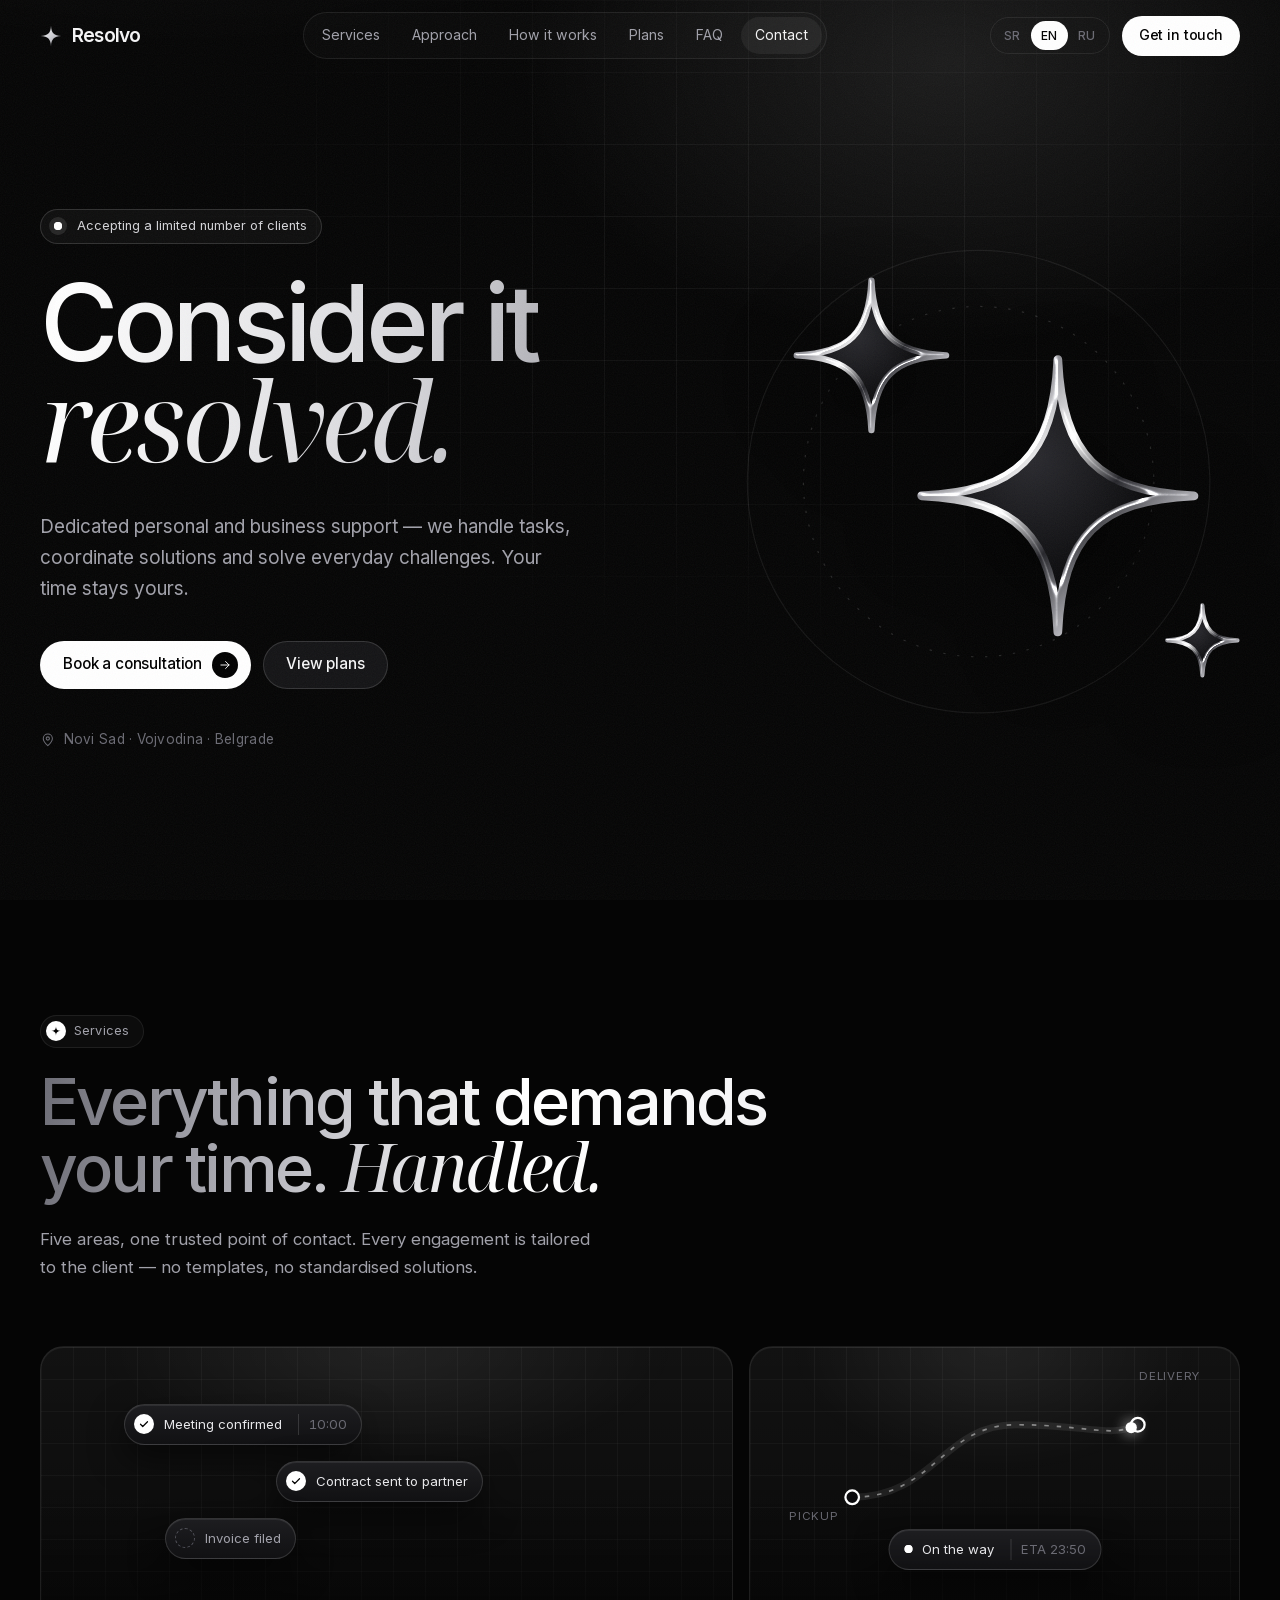
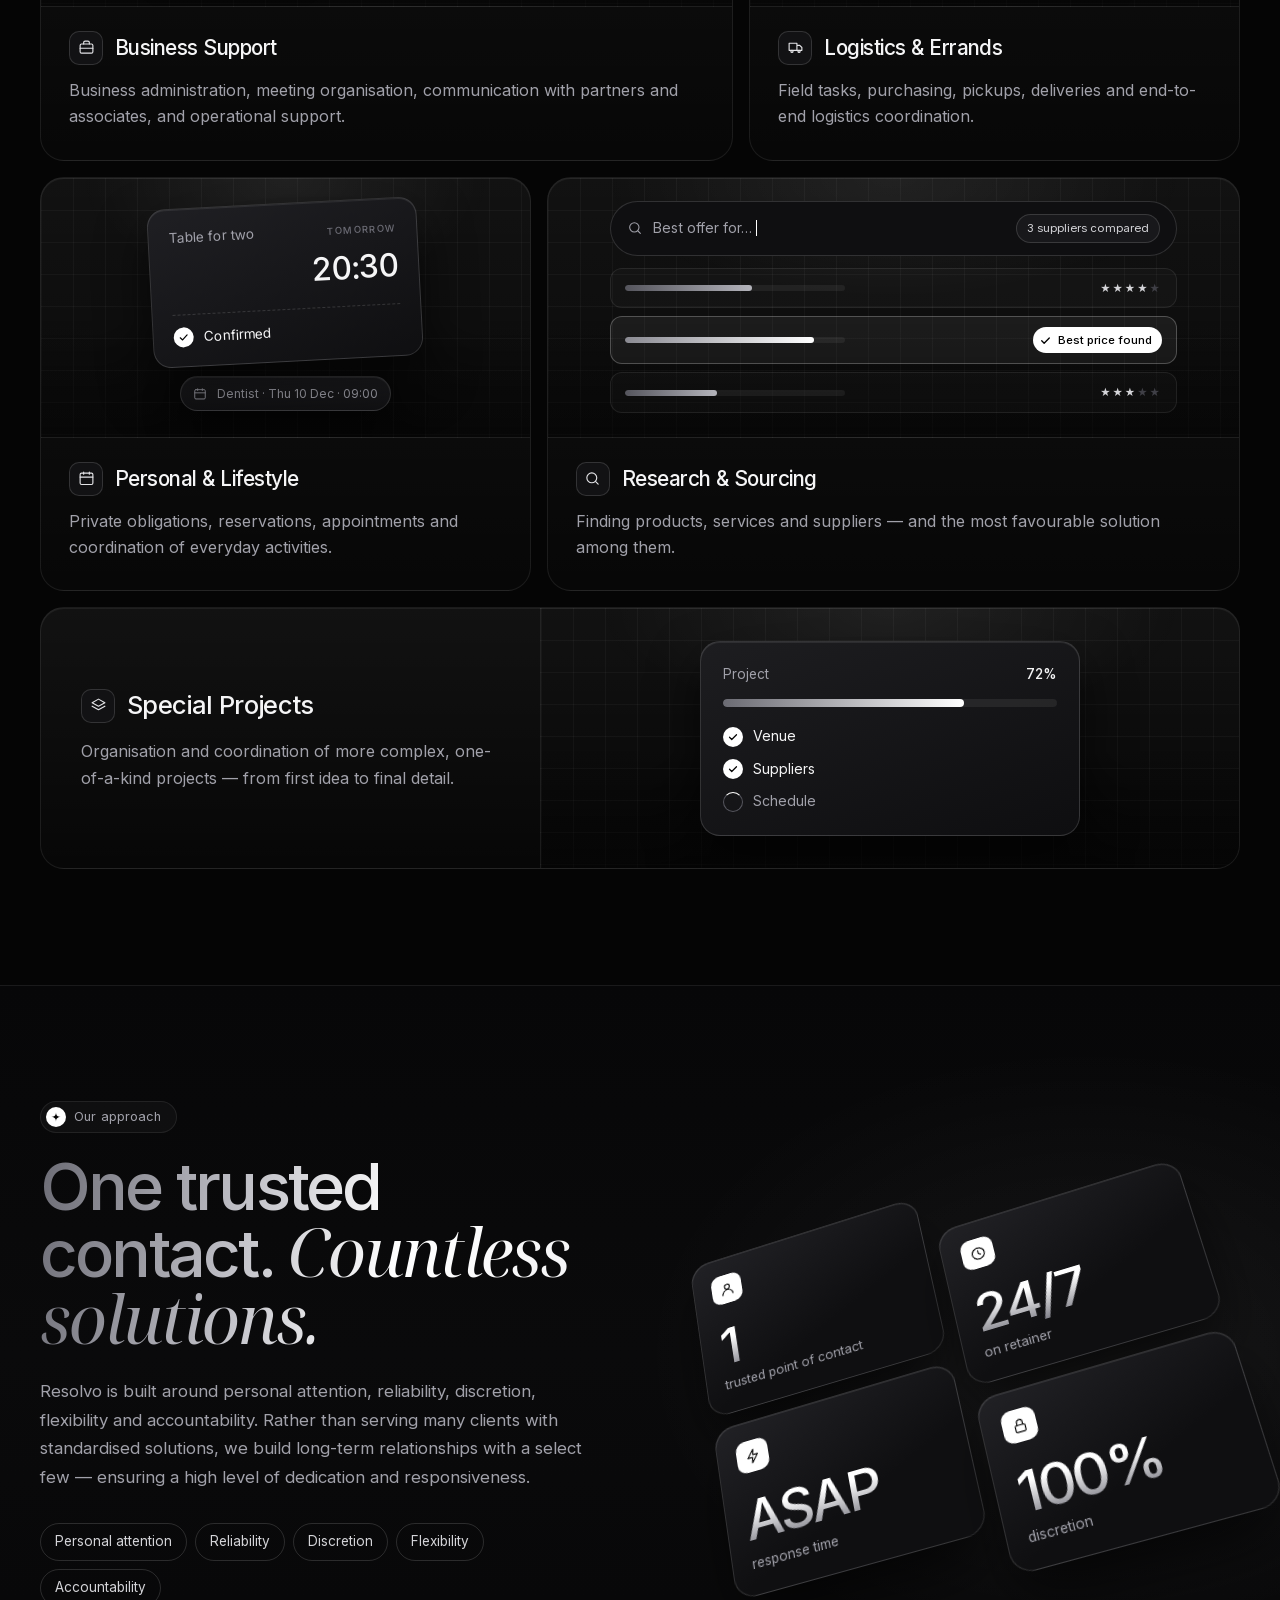
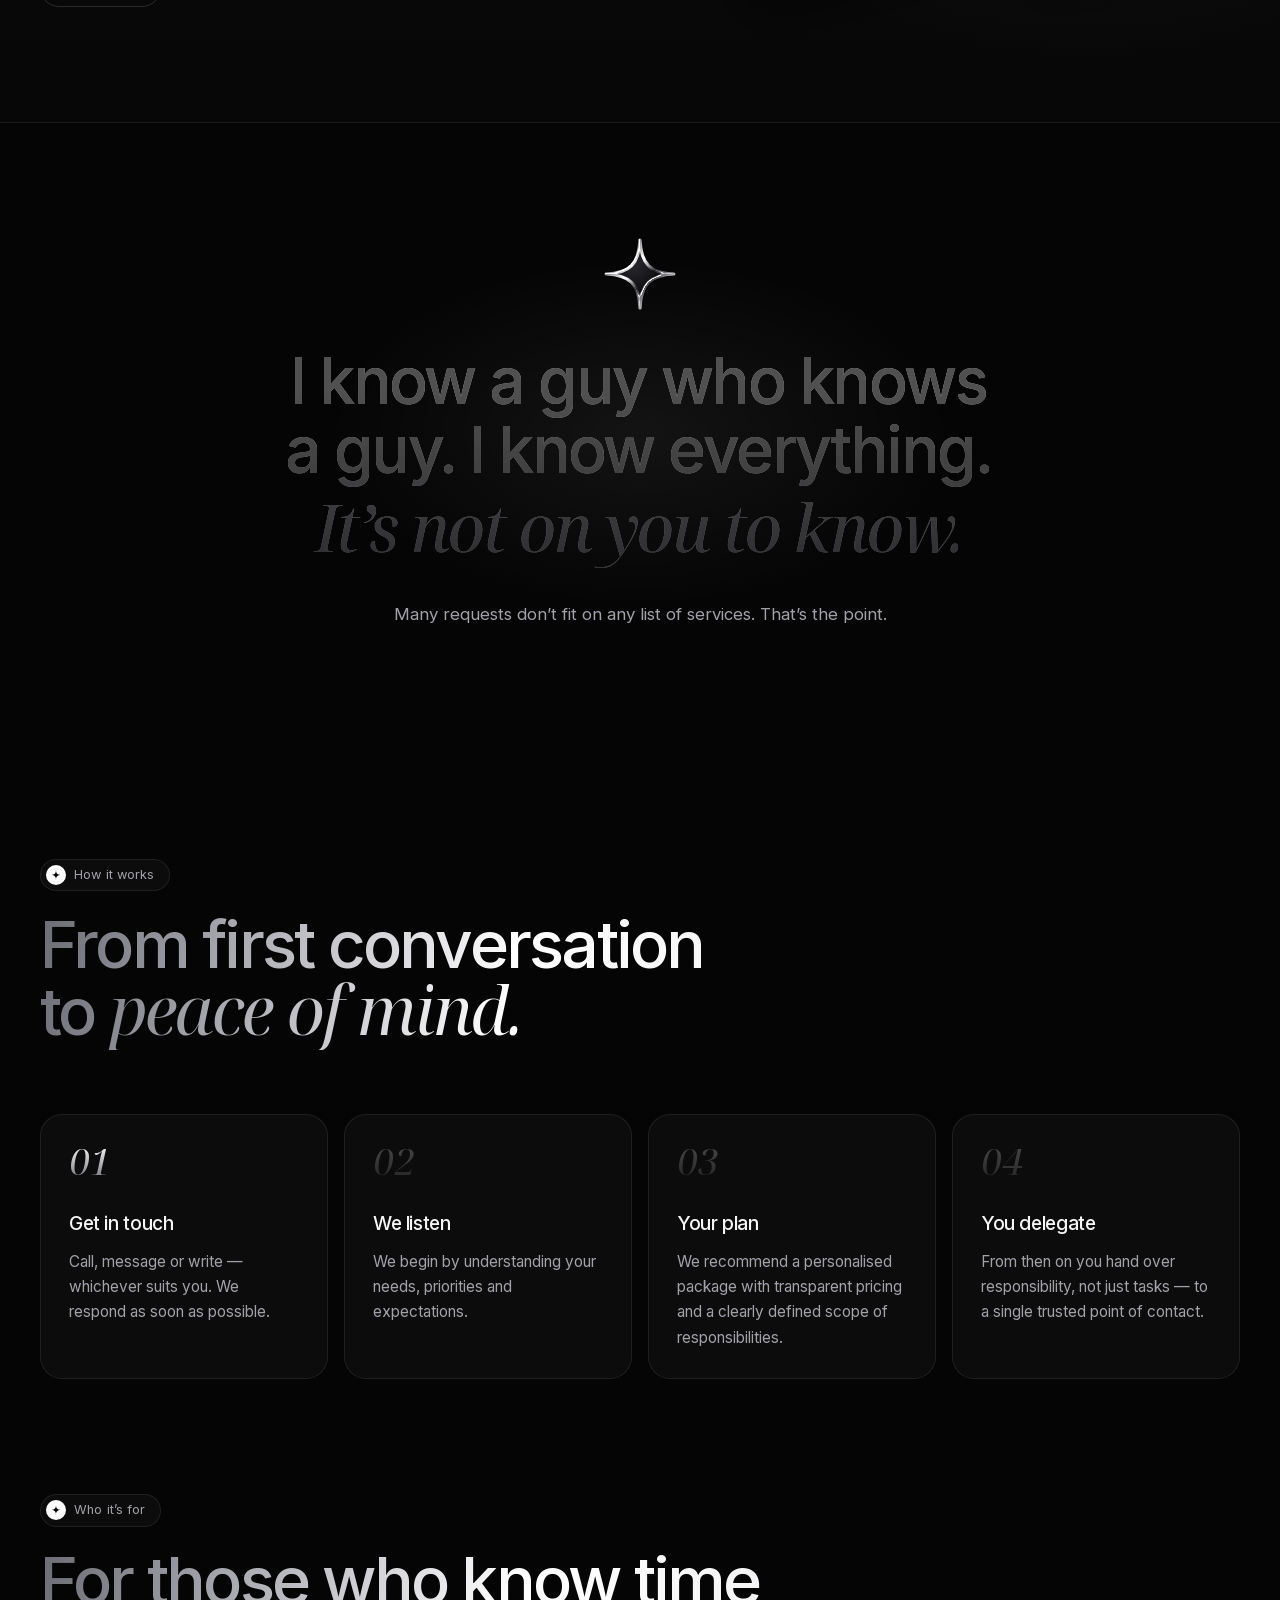
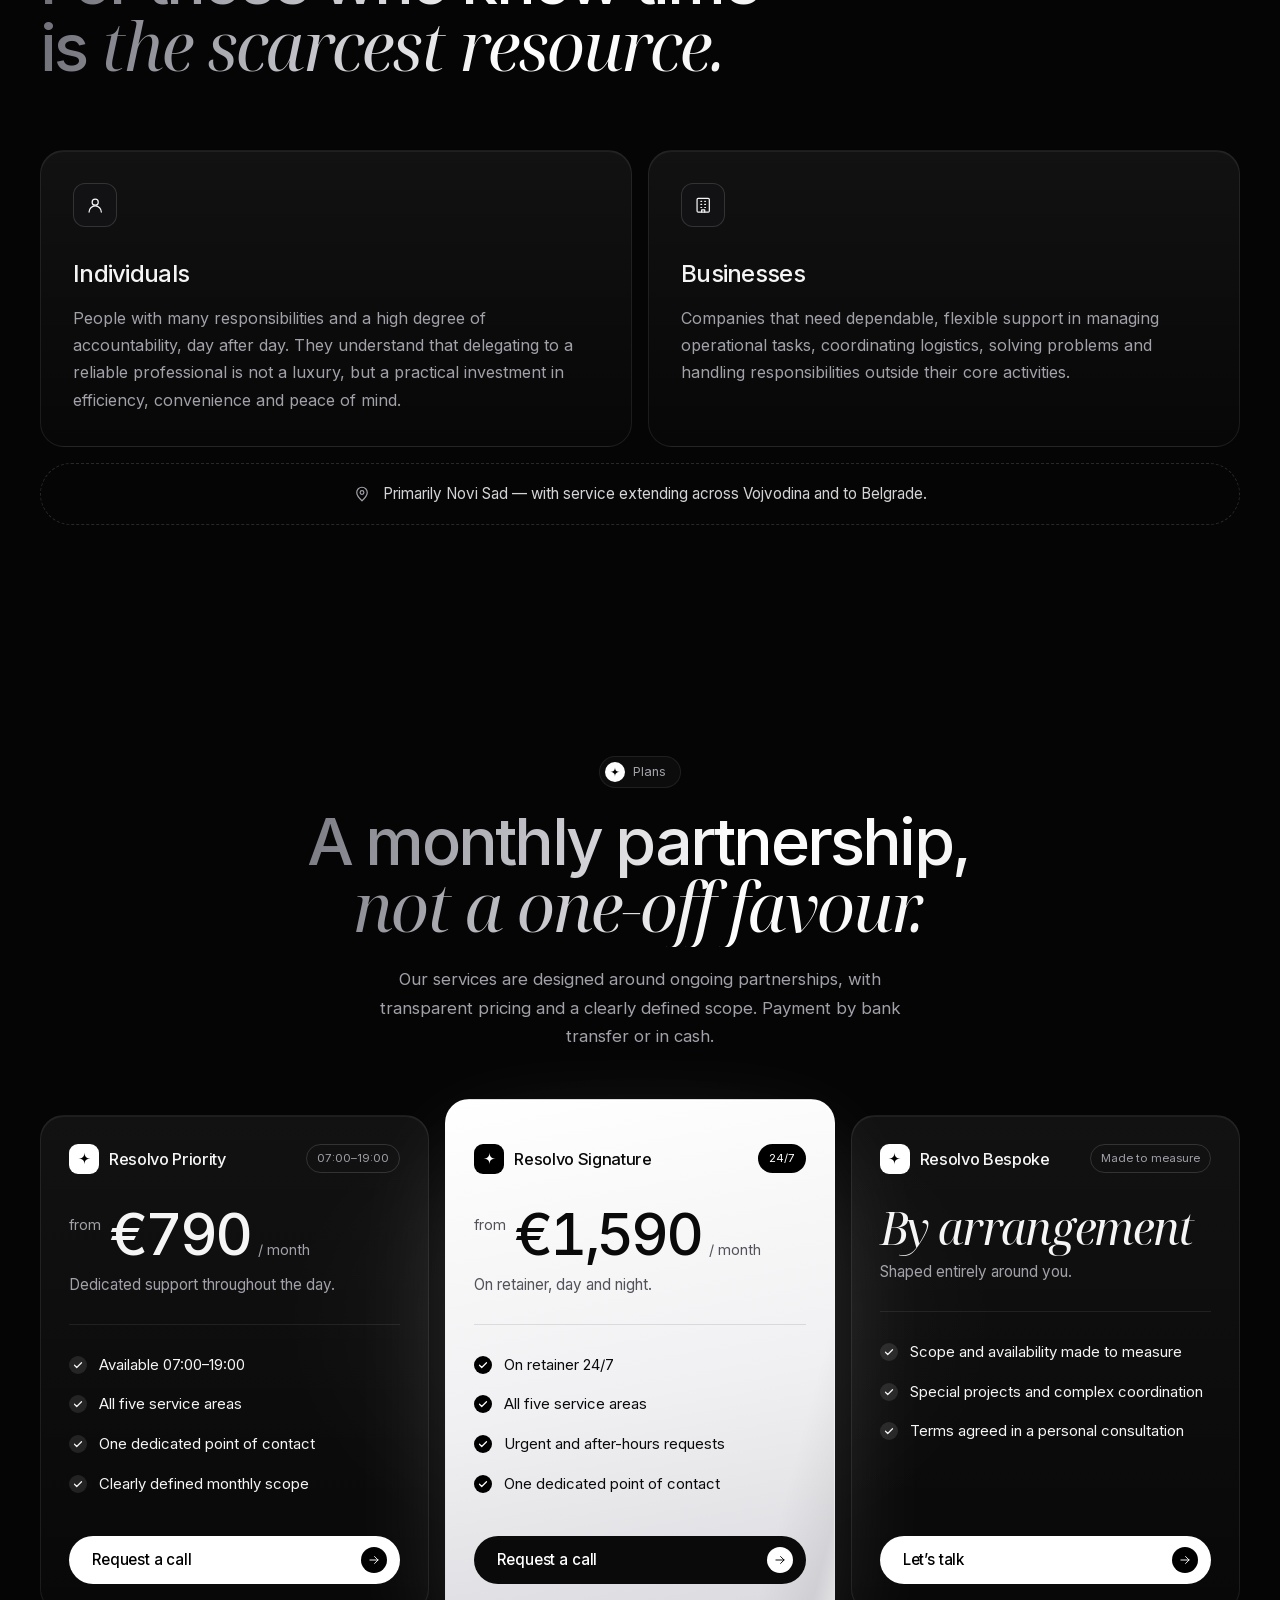
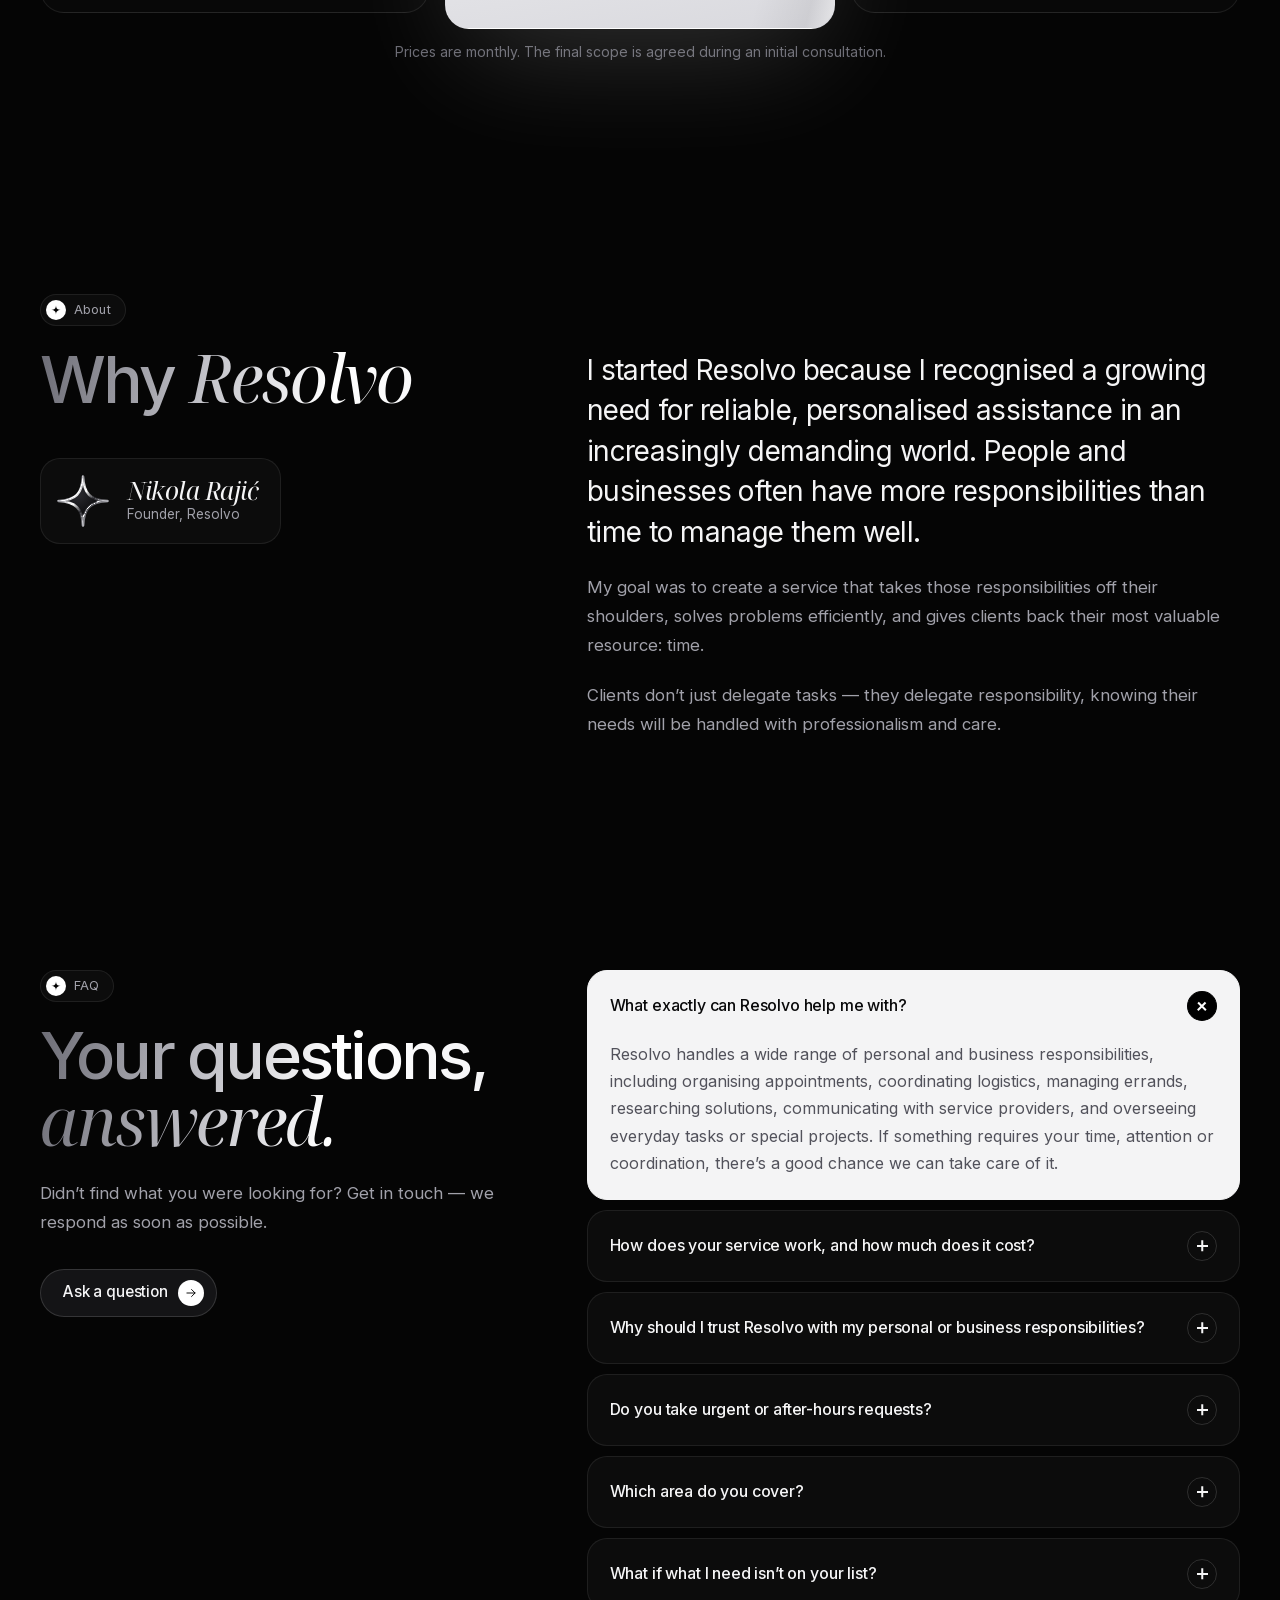
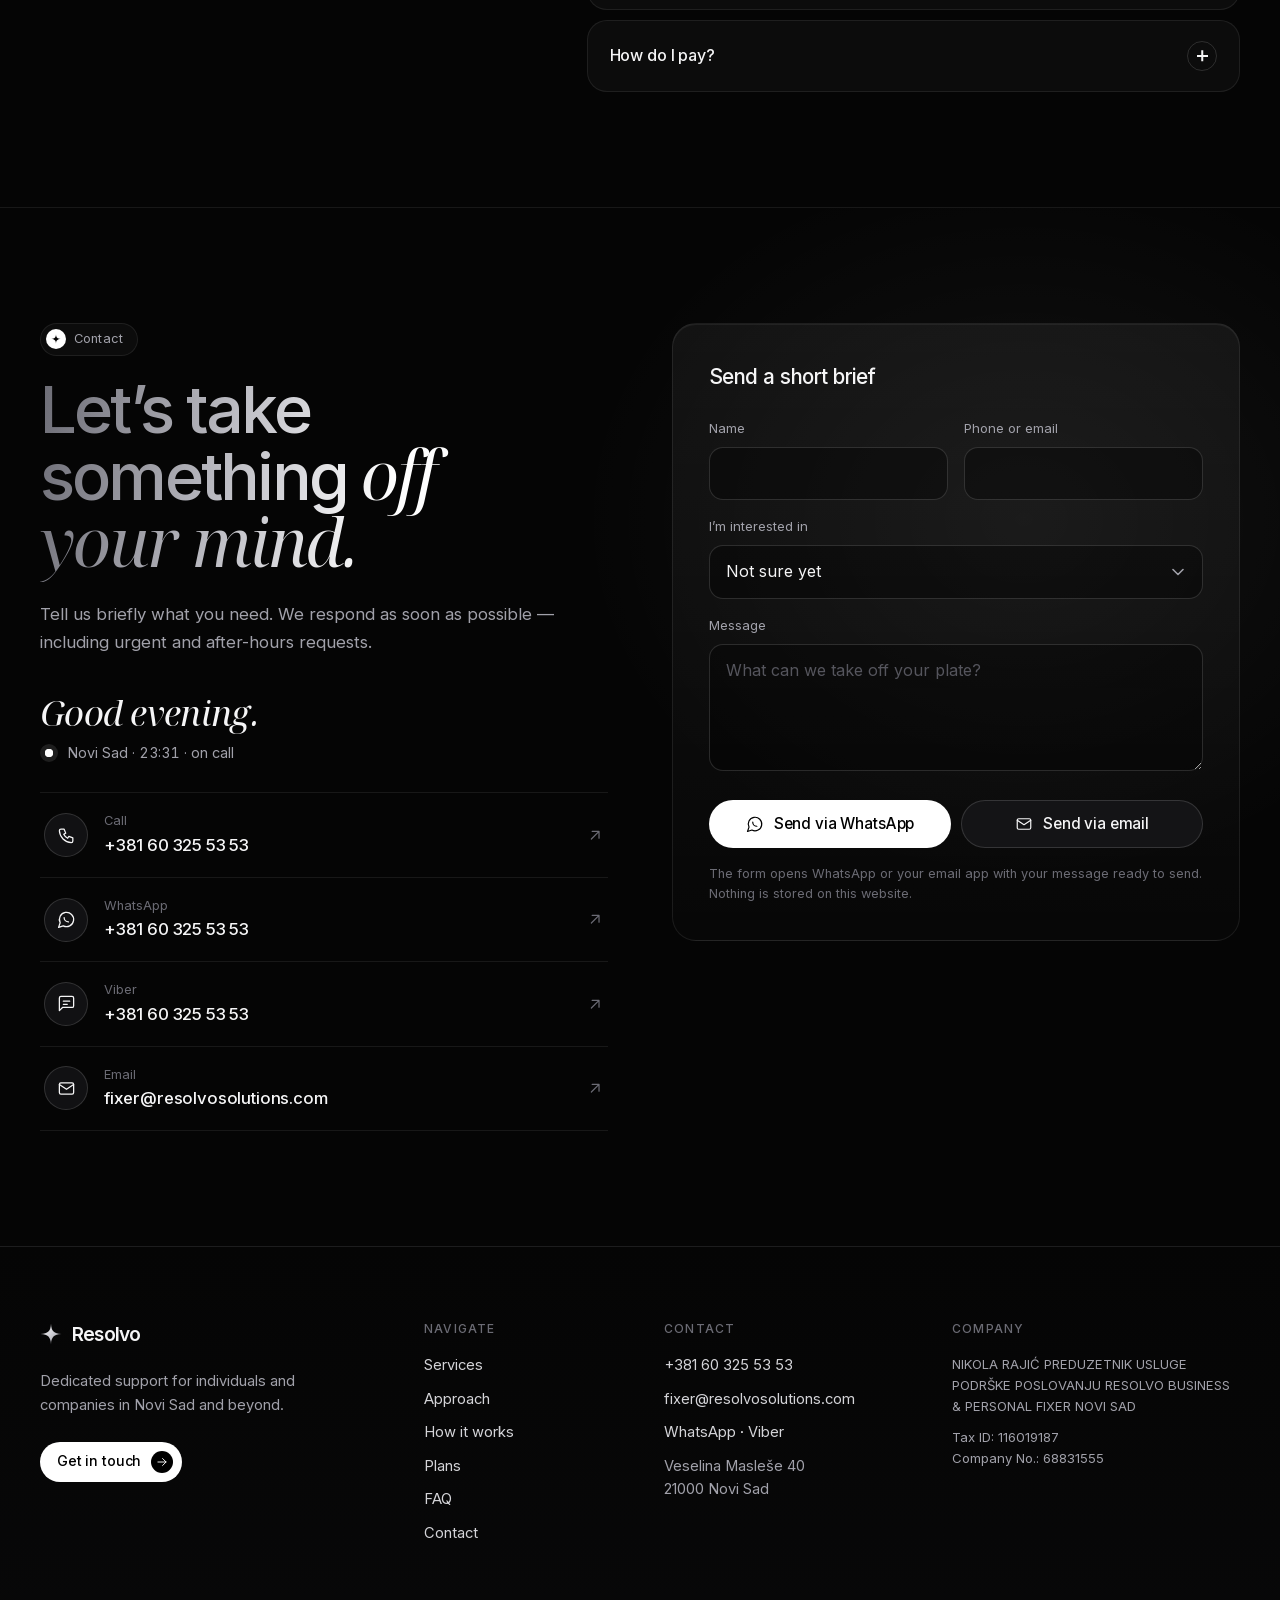
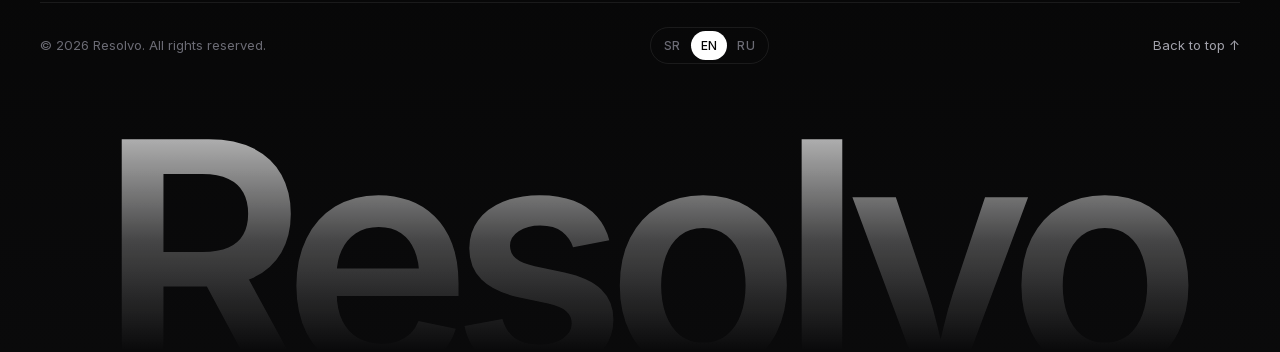
==== commit da9e9c7c: "Light up the process, live service times, metal card, send confirmation - Process: a scroll-linked l" ====
--- a/en/index.html
+++ b/en/index.html
@@ -30,9 +30,9 @@
   <link rel="manifest" href="../site.webmanifest">
   <link rel="preload" href="../assets/fonts/inter-latin.woff2" as="font" type="font/woff2" crossorigin>
   <link rel="preload" href="../assets/fonts/noto-serif-display-italic-latin.woff2" as="font" type="font/woff2" crossorigin>
-  <link rel="stylesheet" href="../assets/css/style.css?v=61505fd2">
+  <link rel="stylesheet" href="../assets/css/style.css?v=b2405976">
   <script>document.documentElement.classList.add('js')</script>
-  <script src="../assets/js/main.js?v=db8c814c" defer></script>
+  <script src="../assets/js/main.js?v=25bad188" defer></script>
   <script type="application/ld+json">[{"@context":"https://schema.org","@type":"ProfessionalService","@id":"https://resolvosolutions.com/#business","name":"Resolvo","legalName":"NIKOLA RAJIĆ PREDUZETNIK USLUGE PODRŠKE POSLOVANJU RESOLVO BUSINESS & PERSONAL FIXER NOVI SAD","description":"Dedicated personal and business support in Novi Sad. Resolvo handles tasks, coordinates solutions and solves everyday challenges so you can focus on what matters most.","url":"https://resolvosolutions.com/en/","image":"https://resolvosolutions.com/assets/img/og-en.png","logo":"https://resolvosolutions.com/assets/img/icon-512.png","telephone":"+381603255353","email":"fixer@resolvosolutions.com","taxID":"116019187","founder":{"@type":"Person","name":"Nikola Rajić"},"address":{"@type":"PostalAddress","streetAddress":"Veselina Masleše 40","addressLocality":"Novi Sad","postalCode":"21000","addressCountry":"RS"},"areaServed":[{"@type":"City","name":"Novi Sad"},{"@type":"AdministrativeArea","name":"Vojvodina"},{"@type":"City","name":"Belgrade"}],"knowsLanguage":["sr","en","ru"],"paymentAccepted":"Cash, bank transfer","priceRange":"€€€","makesOffer":[{"@type":"Offer","name":"Resolvo Priority","description":"Dedicated support throughout the day.","priceSpecification":{"@type":"UnitPriceSpecification","price":790,"priceCurrency":"EUR","unitText":"MONTH"}},{"@type":"Offer","name":"Resolvo Signature","description":"On retainer, day and night.","priceSpecification":{"@type":"UnitPriceSpecification","price":1590,"priceCurrency":"EUR","unitText":"MONTH"}},{"@type":"Offer","name":"Resolvo Bespoke","description":"Shaped entirely around you."}]},{"@context":"https://schema.org","@type":"FAQPage","inLanguage":"en","mainEntity":[{"@type":"Question","name":"What exactly can Resolvo help me with?","acceptedAnswer":{"@type":"Answer","text":"Resolvo handles a wide range of personal and business responsibilities, including organising appointments, coordinating logistics, managing errands, researching solutions, communicating with service providers, and overseeing everyday tasks or special projects. If something requires your time, attention or coordination, there’s a good chance we can take care of it."}},{"@type":"Question","name":"How does your service work, and how much does it cost?","acceptedAnswer":{"@type":"Answer","text":"We begin by understanding your needs, priorities and expectations. Based on these, we recommend a personalised service package that provides the appropriate level of support. Our services are primarily designed around ongoing partnerships, with transparent pricing and a clearly defined scope of responsibilities. Plans start at €790 per month."}},{"@type":"Question","name":"Why should I trust Resolvo with my personal or business responsibilities?","acceptedAnswer":{"@type":"Answer","text":"Trust, discretion and accountability are at the core of Resolvo. We deliberately work with a limited number of clients to ensure dedicated attention, direct communication and consistent service quality. Our goal isn’t simply to complete individual tasks, but to become a dependable partner you can confidently delegate responsibilities to."}},{"@type":"Question","name":"Do you take urgent or after-hours requests?","acceptedAnswer":{"@type":"Answer","text":"Yes. With Resolvo Signature we are on retainer 24/7, and urgent requests are always taken seriously."}},{"@type":"Question","name":"Which area do you cover?","acceptedAnswer":{"@type":"Answer","text":"Primarily Novi Sad. By arrangement, service extends to the rest of Vojvodina and to Belgrade."}},{"@type":"Question","name":"What if what I need isn’t on your list?","acceptedAnswer":{"@type":"Answer","text":"Ask anyway. If we don’t do it ourselves, we know someone who does — or someone who knows someone."}},{"@type":"Question","name":"How do I pay?","acceptedAnswer":{"@type":"Answer","text":"Monthly, by bank transfer or in cash."}}]}]</script>
 </head>
 <body>
@@ -176,7 +176,7 @@
             </svg>
             <span class="route__label route__label--a">Pickup</span>
             <span class="route__label route__label--b">Delivery</span>
-            <div class="chip chip--status"><span class="pulse"></span><span>On the way</span><span class="chip__meta">ETA 14:20</span></div>
+            <div class="chip chip--status"><span class="pulse"></span><span>On the way</span><span class="chip__meta">ETA <time data-eta>14:20</time></span></div>
           </div>
             </div>
             <div class="card__body">
@@ -188,11 +188,11 @@
             <div class="card__visual">
           <div class="vis vis--ticket">
             <div class="ticket">
-              <div class="ticket__row"><span class="ticket__label">Table for two</span><span class="ticket__time">20:30</span></div>
+              <div class="ticket__row"><span class="ticket__label">Table for two</span><span class="ticket__time"><span class="ticket__day" data-day data-at="20:30" data-today="tonight" data-tomorrow="tomorrow" hidden></span>20:30</span></div>
               <div class="ticket__rule"></div>
               <div class="ticket__status"><span class="chip__check"><svg class="i" viewBox="0 0 24 24" fill="none" stroke="currentColor" stroke-width="1.6" stroke-linecap="round" stroke-linejoin="round" aria-hidden="true" focusable="false"><path d="m5 12.5 4.5 4.5L19 7.5"/></svg></span>Confirmed</div>
             </div>
-            <div class="chip chip--small chip--muted"><svg class="i" viewBox="0 0 24 24" fill="none" stroke="currentColor" stroke-width="1.6" stroke-linecap="round" stroke-linejoin="round" aria-hidden="true" focusable="false"><rect x="3" y="4.5" width="18" height="16" rx="2"/><path d="M8 3v3M16 3v3M3 10h18"/></svg><span>Dentist · Thu 09:00</span></div>
+            <div class="chip chip--small chip--muted"><svg class="i" viewBox="0 0 24 24" fill="none" stroke="currentColor" stroke-width="1.6" stroke-linecap="round" stroke-linejoin="round" aria-hidden="true" focusable="false"><rect x="3" y="4.5" width="18" height="16" rx="2"/><path d="M8 3v3M16 3v3M3 10h18"/></svg><span>Dentist · <span data-thursday>Thu</span> · 09:00</span></div>
           </div>
             </div>
             <div class="card__body">
@@ -299,23 +299,23 @@
         <h2 class="h2 text-grad">From first conversation to <em>peace of mind.</em></h2>
         
       </header>
-        <ol class="steps">
-          <li class="step" data-reveal style="--d:0">
+        <ol class="steps" data-steps style="--n:4">
+          <li class="step" data-reveal style="--d:0;--i:0">
             <div class="step__top"><span class="step__num">01</span><span class="step__line"></span></div>
             <h3>Get in touch</h3>
             <p>Call, message or write — whichever suits you. We respond as soon as possible.</p>
           </li>
-          <li class="step" data-reveal style="--d:110">
+          <li class="step" data-reveal style="--d:110;--i:1">
             <div class="step__top"><span class="step__num">02</span><span class="step__line"></span></div>
             <h3>We listen</h3>
             <p>We begin by understanding your needs, priorities and expectations.</p>
           </li>
-          <li class="step" data-reveal style="--d:220">
+          <li class="step" data-reveal style="--d:220;--i:2">
             <div class="step__top"><span class="step__num">03</span><span class="step__line"></span></div>
             <h3>Your plan</h3>
             <p>We recommend a personalised package with transparent pricing and a clearly defined scope of responsibilities.</p>
           </li>
-          <li class="step" data-reveal style="--d:330">
+          <li class="step" data-reveal style="--d:330;--i:3">
             <div class="step__top"><span class="step__num">04</span><span class="step__line"></span></div>
             <h3>You delegate</h3>
             <p>From then on you hand over responsibility, not just tasks — to a single trusted point of contact.</p>
@@ -525,6 +525,13 @@
             <button class="btn btn--dark" type="submit" name="via" value="email"><svg class="i" viewBox="0 0 24 24" fill="none" stroke="currentColor" stroke-width="1.6" stroke-linecap="round" stroke-linejoin="round" aria-hidden="true" focusable="false"><rect x="3" y="5" width="18" height="14" rx="2"/><path d="m3 7 9 6 9-6"/></svg>Send via email</button>
           </div>
           <p class="form__note">The form opens WhatsApp or your email app with your message ready to send. Nothing is stored on this website.</p>
+          <div class="form__done" data-done data-whatsapp="All that’s left is to hit send in WhatsApp." data-email="All that’s left is to hit send in your email app." tabindex="-1" hidden>
+            <div class="form__done-star" aria-hidden="true"><svg viewBox="0 0 200 200" aria-hidden="true" focusable="false"><use href="#star-path" fill="url(#g-core)"/><g filter="url(#f-bevel)"><use href="#star-path" fill="none" stroke="url(#g-chrome)" stroke-width="9" stroke-linejoin="round"/></g></svg></div>
+            <p class="form__done-title">Your message is ready.</p>
+            <p class="form__done-head text-grad">Consider it <em>resolved.</em></p>
+            <p class="form__done-text" data-done-text></p>
+            <button class="btn btn--dark btn--sm" type="button" data-done-back>Edit message</button>
+          </div>
         </form>
       </div>
       <script type="application/json" id="form-i18n">{"subject":"Enquiry from the website","greeting":"Hello, my name is","interest":"Interested in","contact":"Contact","email":"fixer@resolvosolutions.com","whatsapp":"381603255353"}</script>
--- a/assets/css/style.css
+++ b/assets/css/style.css
@@ -185,7 +185,8 @@
 }
 .display em,
 .h2 em,
-.quote__text em {
+.quote__text em,
+.form__done-head em {
   font-family: var(--font-serif);
   font-style: italic;
   font-weight: 400;
@@ -874,7 +875,18 @@
   font-weight: 500;
   letter-spacing: -0.04em;
   font-variant-numeric: tabular-nums;
-}
+  text-align: right;
+}
+.ticket__day {
+  display: block;
+  margin-bottom: 4px;
+  color: var(--dim);
+  font-size: 0.6rem;
+  font-weight: 500;
+  letter-spacing: 0.14em;
+  text-transform: uppercase;
+}
+.ticket__day[hidden] { display: none; }
 .ticket__rule { height: 0; margin: 12px 0; border-top: 1px dashed var(--line-2); }
 .ticket__status { display: flex; align-items: center; gap: 10px; font-size: 0.85rem; }
 
@@ -1094,12 +1106,33 @@
 }
 .quote__inner { max-width: 980px; margin-inline: auto; }
 .quote__star {
+  position: relative;
   width: 72px;
   height: 72px;
   margin: 0 auto 36px;
   animation: spin 40s linear infinite;
 }
 .quote__star svg { width: 100%; height: 100%; overflow: visible; }
+/* The star glints once when the last word of the quote lights up (main.js adds .is-lit) */
+.quote__star::before {
+  content: "";
+  position: absolute;
+  inset: -70%;
+  z-index: -1;
+  border-radius: 50%;
+  background: radial-gradient(closest-side, rgba(255, 255, 255, 0.4), transparent);
+  opacity: 0;
+  transform: scale(0.4);
+}
+.is-lit .quote__star::before { animation: flare 1.6s var(--ease) both; }
+.is-lit .quote__star svg { animation: glint 1.6s var(--ease) both; }
+@keyframes flare {
+  30% { opacity: 1; transform: scale(1); }
+  to { opacity: 0; transform: scale(1.3); }
+}
+@keyframes glint {
+  30% { filter: brightness(1.8) drop-shadow(0 0 16px rgba(255, 255, 255, 0.6)); transform: scale(1.12); }
+}
 .quote__text {
   font-size: clamp(2rem, 1.2rem + 3.6vw, 4rem);
   font-weight: 500;
@@ -1112,7 +1145,7 @@
 /* Words light up one by one as the quote scrolls toward the middle of the screen.
    main.js drives --lit from 0 to 1; without it every word stays lit. */
 .quote__text .w {
-  color: rgb(5 5 5 / calc(0.7 - 0.7 * clamp(0, (var(--lit, 1) * (var(--n) + 2) - var(--i)) / 2, 1)));
+  color: rgb(5 5 5 / calc(0.7 - 0.7 * clamp(0, (var(--lit, 1) * (var(--n) + 1) - var(--i)) / 2, 1)));
   transition: color 0.3s linear;
 }
 .quote__sub {
@@ -1126,9 +1159,12 @@
 /* ---------- Process ---------- */
 
 .steps { display: grid; gap: 16px; }
+/* main.js drives --p on .steps from 0 to 1 while scrolling; each step lights its share (--f).
+   Without it every step is fully lit. */
 .step {
+  --f: clamp(0, var(--p, 1) * var(--n, 4) - var(--i, 0), 1);
   padding: 28px;
-  border: 1px solid var(--line);
+  border: 1px solid rgb(255 255 255 / calc(0.08 + 0.08 * min(1, var(--f) * 4)));
   border-radius: 22px;
   background: var(--surface);
 }
@@ -1143,16 +1179,17 @@
   background-clip: text;
   color: transparent;
   padding-right: 0.08em;
+  opacity: calc(0.25 + 0.75 * min(1, var(--f) * 4));
+  transition: opacity 0.3s linear;
 }
 .step__line {
   flex: 1;
   height: 1px;
-  background: linear-gradient(90deg, rgba(255, 255, 255, 0.4), transparent);
+  background: linear-gradient(90deg, rgba(255, 255, 255, 0.5), transparent);
   transform-origin: left;
-  transform: scaleX(0);
-  transition: transform 1.6s var(--ease) 0.3s;
-}
-.is-in .step__line, html:not(.js) .step__line { transform: scaleX(1); }
+  transform: scaleX(var(--f));
+  transition: transform 0.3s linear;
+}
 .step h3 { font-size: 1.2rem; font-weight: 500; letter-spacing: -0.02em; }
 .step p { margin-top: 10px; color: var(--muted); font-size: 0.96rem; line-height: 1.65; }
 
@@ -1200,7 +1237,7 @@
   z-index: -1;
   background: radial-gradient(40% 40% at 50% 50%, rgba(255, 255, 255, 0.06), transparent 70%);
 }
-.plans { display: grid; gap: 16px; align-items: stretch; }
+.plans { display: grid; gap: 16px; align-items: stretch; perspective: 1400px; }
 .plan {
   display: flex;
   flex-direction: column;
@@ -1276,6 +1313,7 @@
 
 .plan--featured {
   position: relative;
+  isolation: isolate;
   border-color: transparent;
   background: linear-gradient(170deg, #ffffff 0%, #f0f0f2 55%, #d9d9de 100%);
   color: var(--ink);
@@ -1287,6 +1325,34 @@
 .plan--featured .plan__desc { color: #52525b; }
 .plan--featured .plan__features { border-top-color: rgba(0, 0, 0, 0.1); }
 .plan--featured .plan__features .i { background: #000; color: #fff; }
+
+/* Metal card: a glint sweeps across once as it appears; on desktop it tilts toward the
+   pointer (main.js sets rotate) and a glare follows it. Both sit under the text. */
+.plan--featured::before,
+.plan--featured::after {
+  content: "";
+  position: absolute;
+  inset: 0;
+  z-index: -1;
+  border-radius: inherit;
+  pointer-events: none;
+}
+.plan--featured::before {
+  background: linear-gradient(105deg, transparent 40%, rgba(0, 0, 0, 0.06) 45%, rgba(255, 255, 255, 0.95) 50%, rgba(0, 0, 0, 0.06) 55%, transparent 60%) 100% 0 / 250% 100% no-repeat;
+}
+.js .plan--featured.is-in::before { animation: card-glint 1.8s var(--ease-in-out) 0.6s both; }
+@keyframes card-glint {
+  from { background-position: 100% 0; }
+  to { background-position: 0% 0; }
+}
+.plan--featured::after {
+  background: radial-gradient(circle at var(--gx, 50%) var(--gy, 50%), rgba(255, 255, 255, 0.95), rgba(255, 255, 255, 0) 40%, rgba(0, 0, 0, 0.08) 85%);
+  opacity: 0;
+  transition: opacity 0.5s var(--ease);
+}
+@media (hover: hover) and (pointer: fine) {
+  .plan--featured:hover::after { opacity: 1; }
+}
 
 .plans__note { margin-top: 28px; color: var(--dim); font-size: 0.88rem; text-align: center; }
 
@@ -1485,6 +1551,37 @@
 .form__actions .btn { flex: 1 1 200px; }
 .form__note { margin-top: 16px; color: var(--dim); font-size: 0.8rem; line-height: 1.55; }
 
+/* After sending, the form gives way to a short confirmation (main.js) */
+.form > * { transition: opacity 0.4s var(--ease), visibility 0.4s; }
+.form.is-done > :not(.form__done) { opacity: 0; visibility: hidden; }
+.form__done {
+  position: absolute;
+  inset: 0;
+  display: grid;
+  place-content: center;
+  justify-items: center;
+  gap: 12px;
+  padding: clamp(22px, 4vw, 36px);
+  text-align: center;
+  outline: none;
+  animation: done-in 0.9s var(--ease) both;
+}
+.form__done[hidden] { display: none; }
+.form__done-star { width: 56px; height: 56px; margin-bottom: 12px; animation: done-star 1.4s var(--ease) both; }
+.form__done-star svg { width: 100%; height: 100%; overflow: visible; }
+.form__done-title { color: var(--muted); font-size: 0.9rem; }
+.form__done-head {
+  font-size: clamp(2rem, 1.6rem + 1.6vw, 2.8rem);
+  font-weight: 500;
+  line-height: 1.05;
+  letter-spacing: -0.04em;
+  text-wrap: balance;
+}
+.form__done-text { max-width: 340px; color: var(--muted); font-size: 0.95rem; text-wrap: balance; }
+.form__done .btn { margin-top: 12px; }
+@keyframes done-in { from { opacity: 0; transform: translateY(14px); filter: blur(6px); } }
+@keyframes done-star { from { opacity: 0; transform: rotate(-120deg) scale(0.4); } }
+
 @media (min-width: 560px) {
   .form__grid { grid-template-columns: repeat(2, minmax(0, 1fr)); }
   .field--full { grid-column: 1 / -1; }
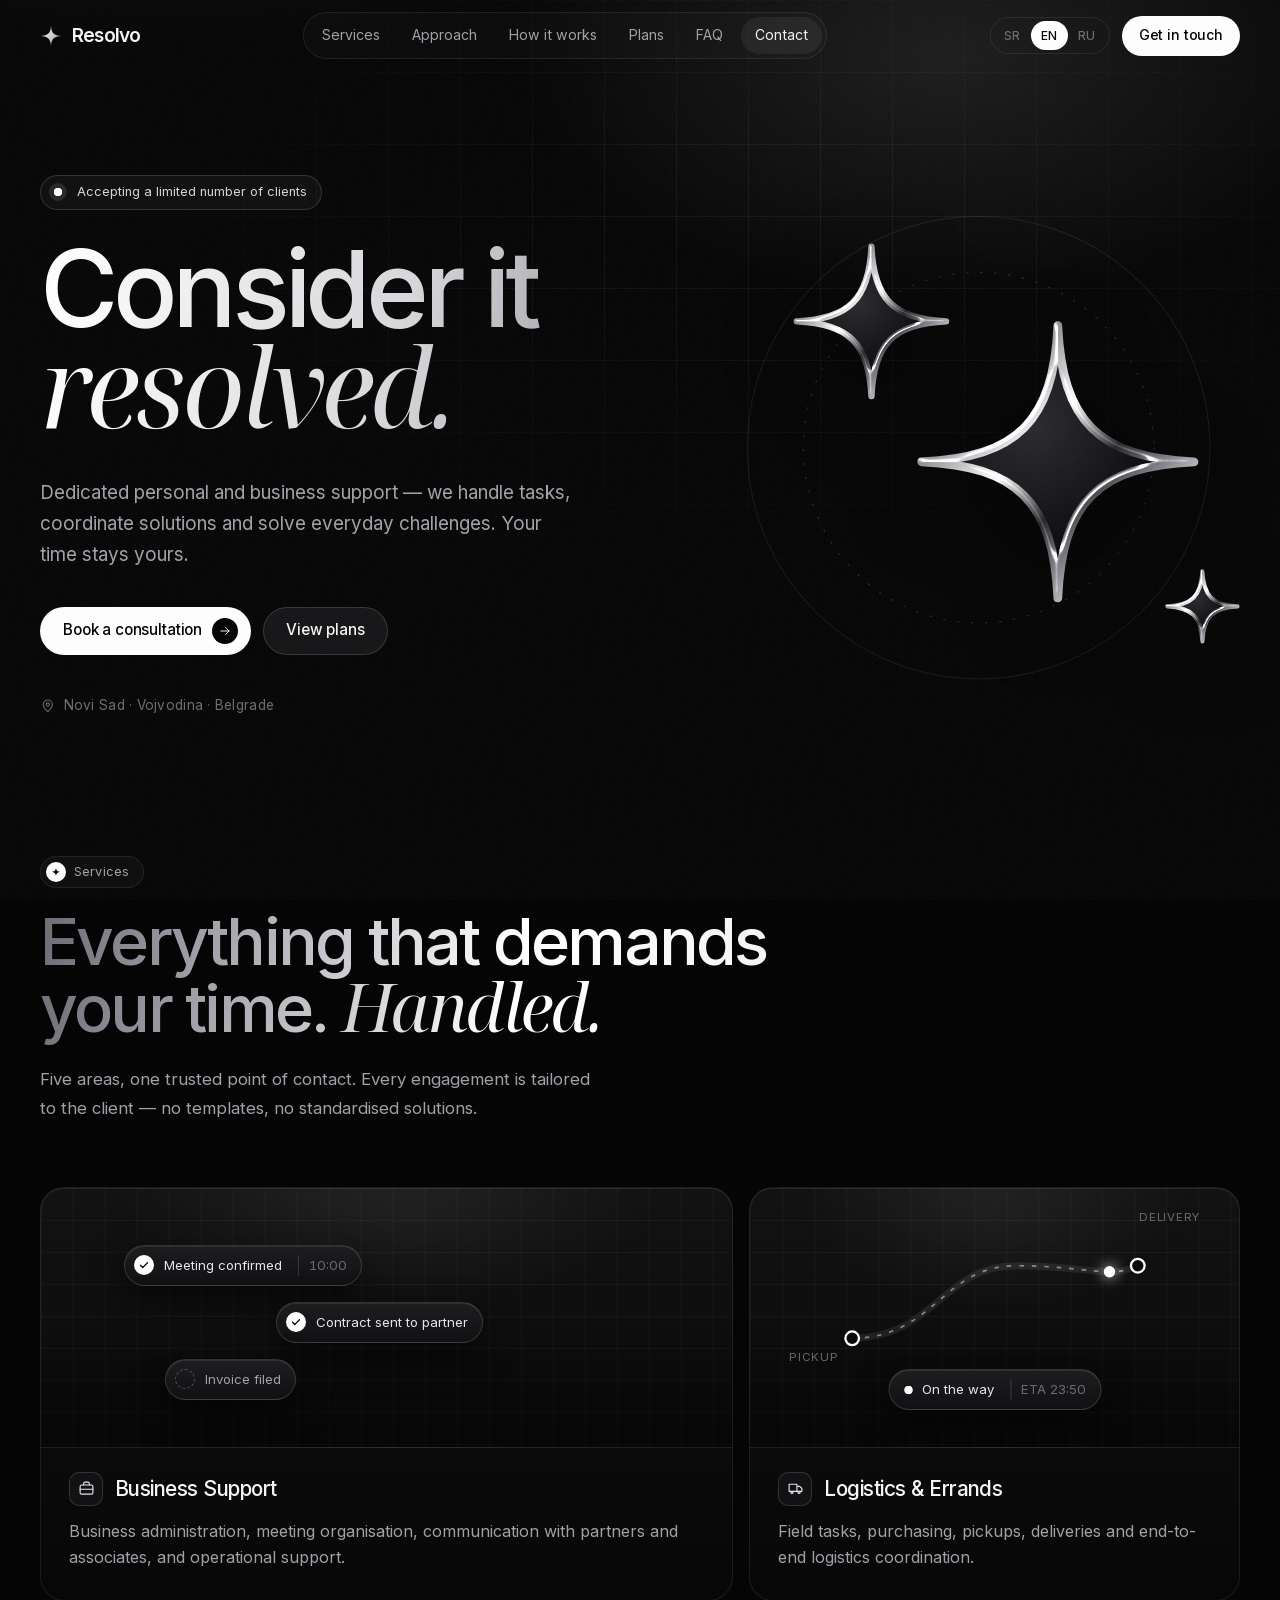
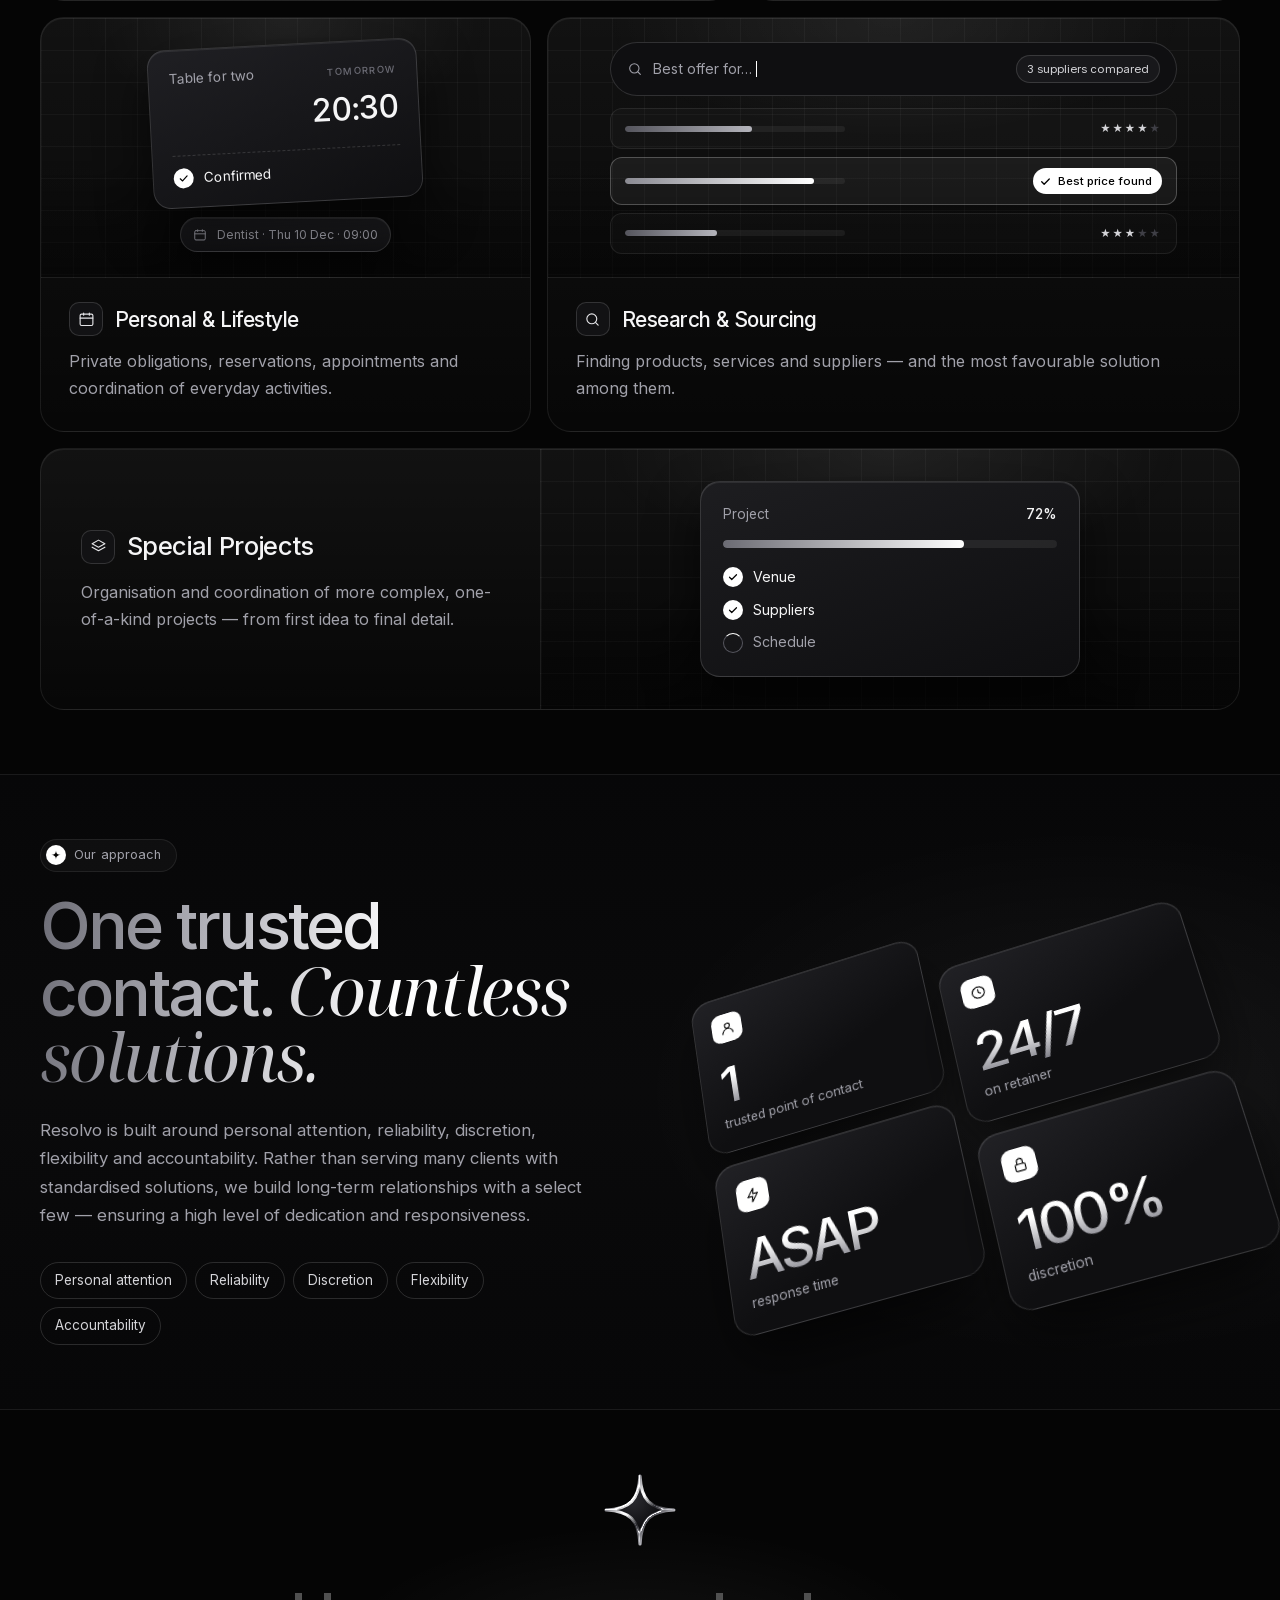
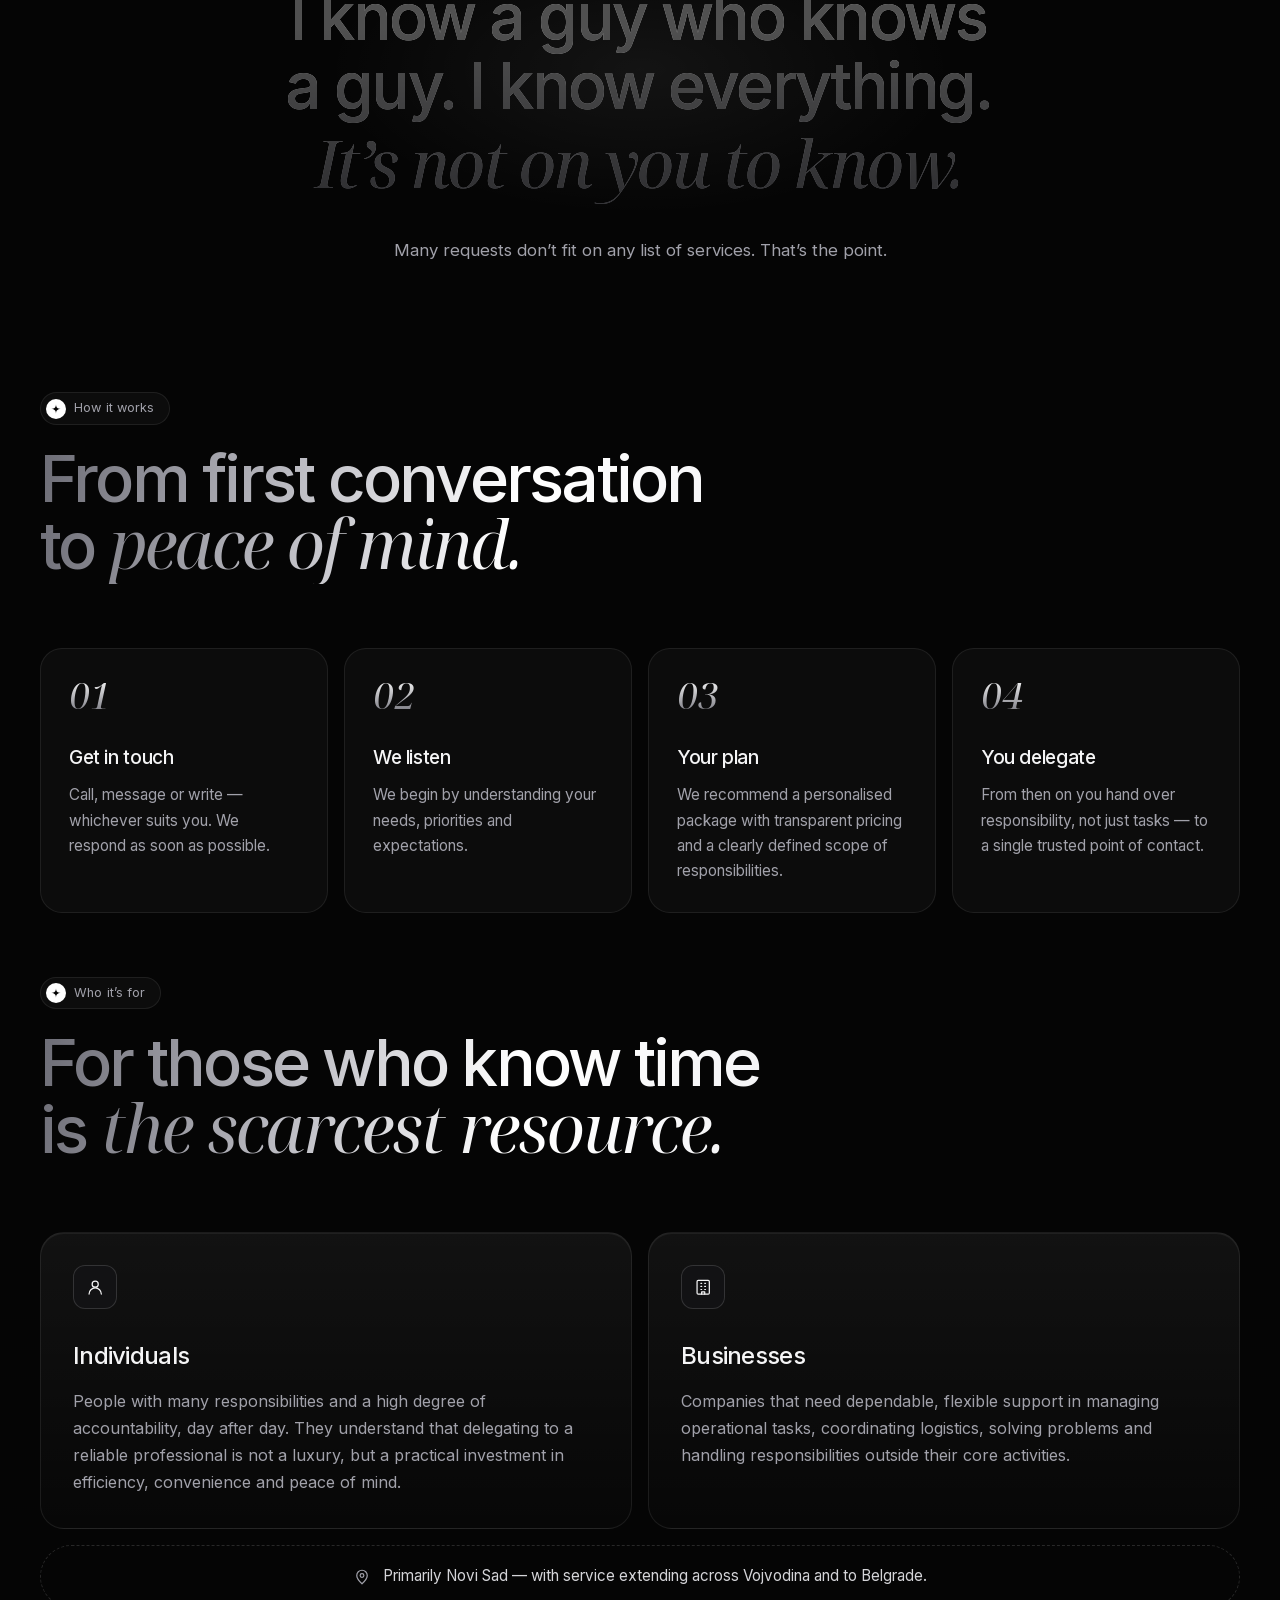
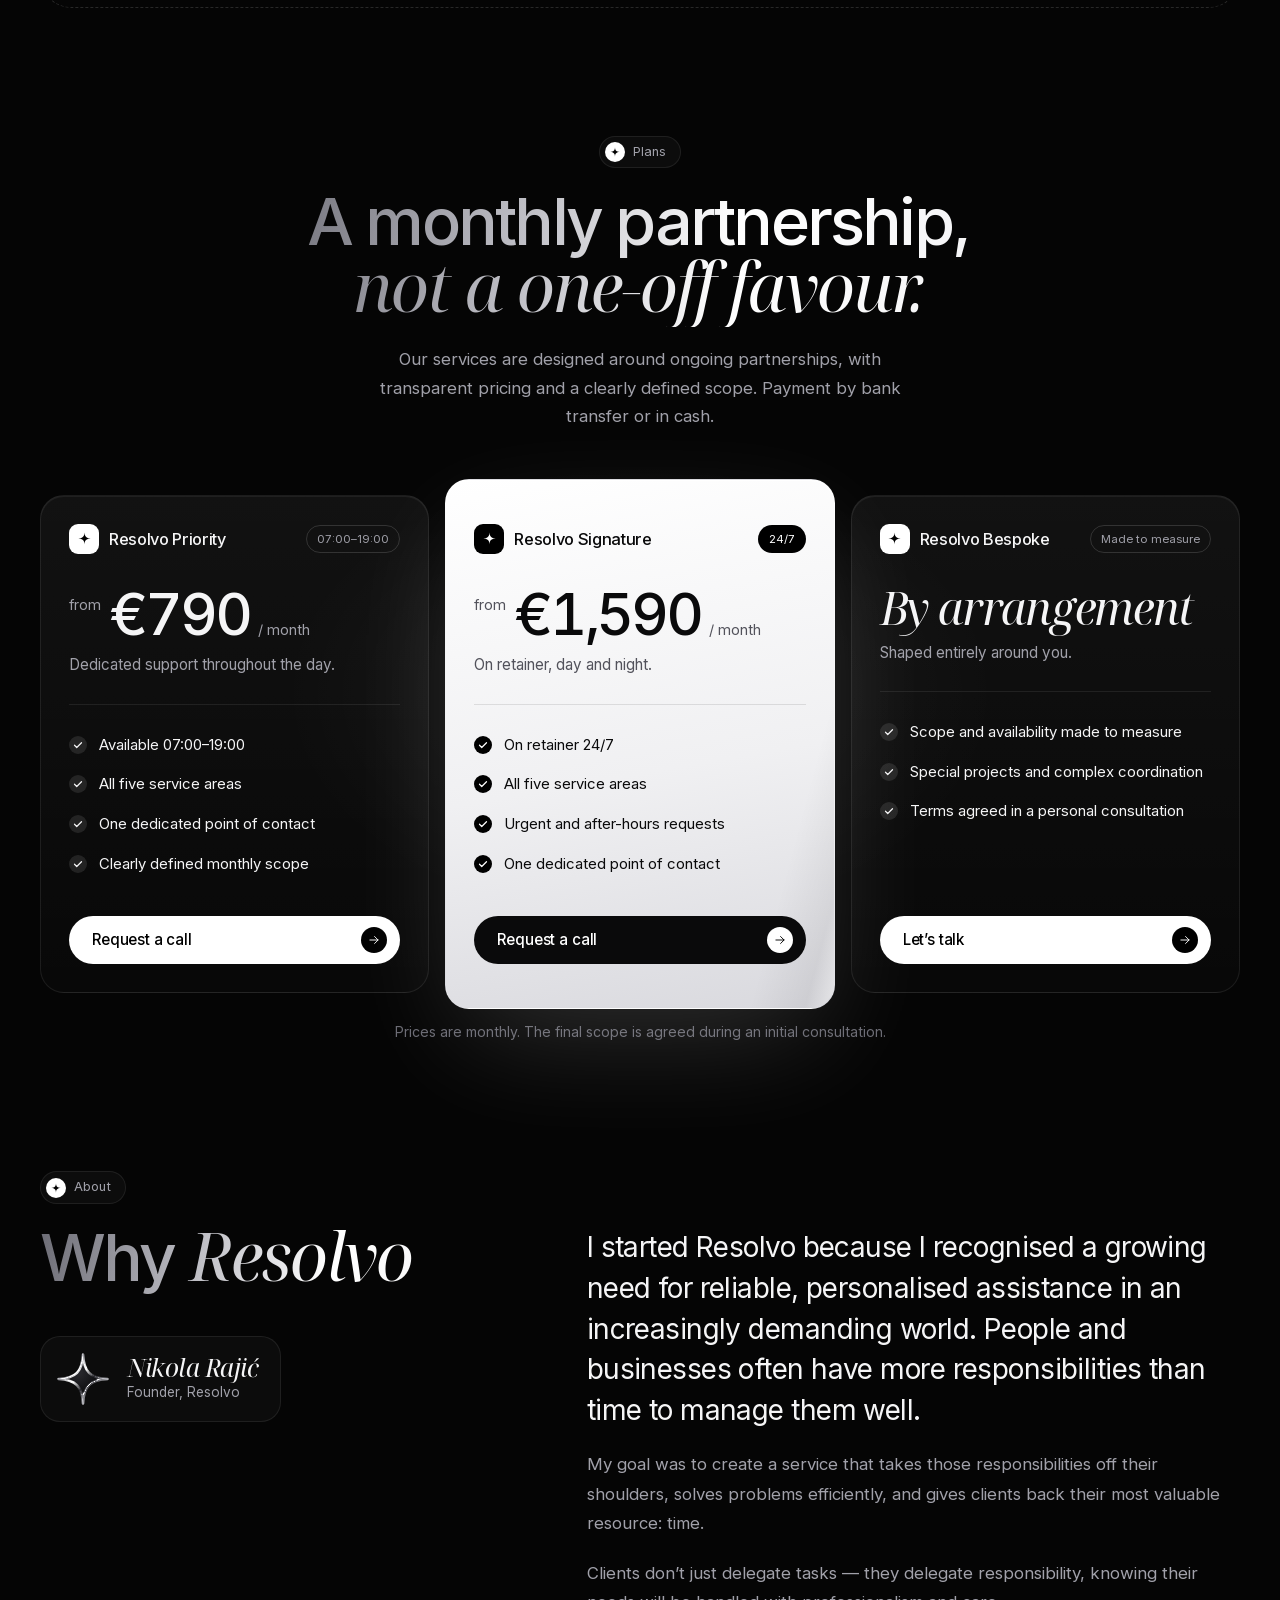
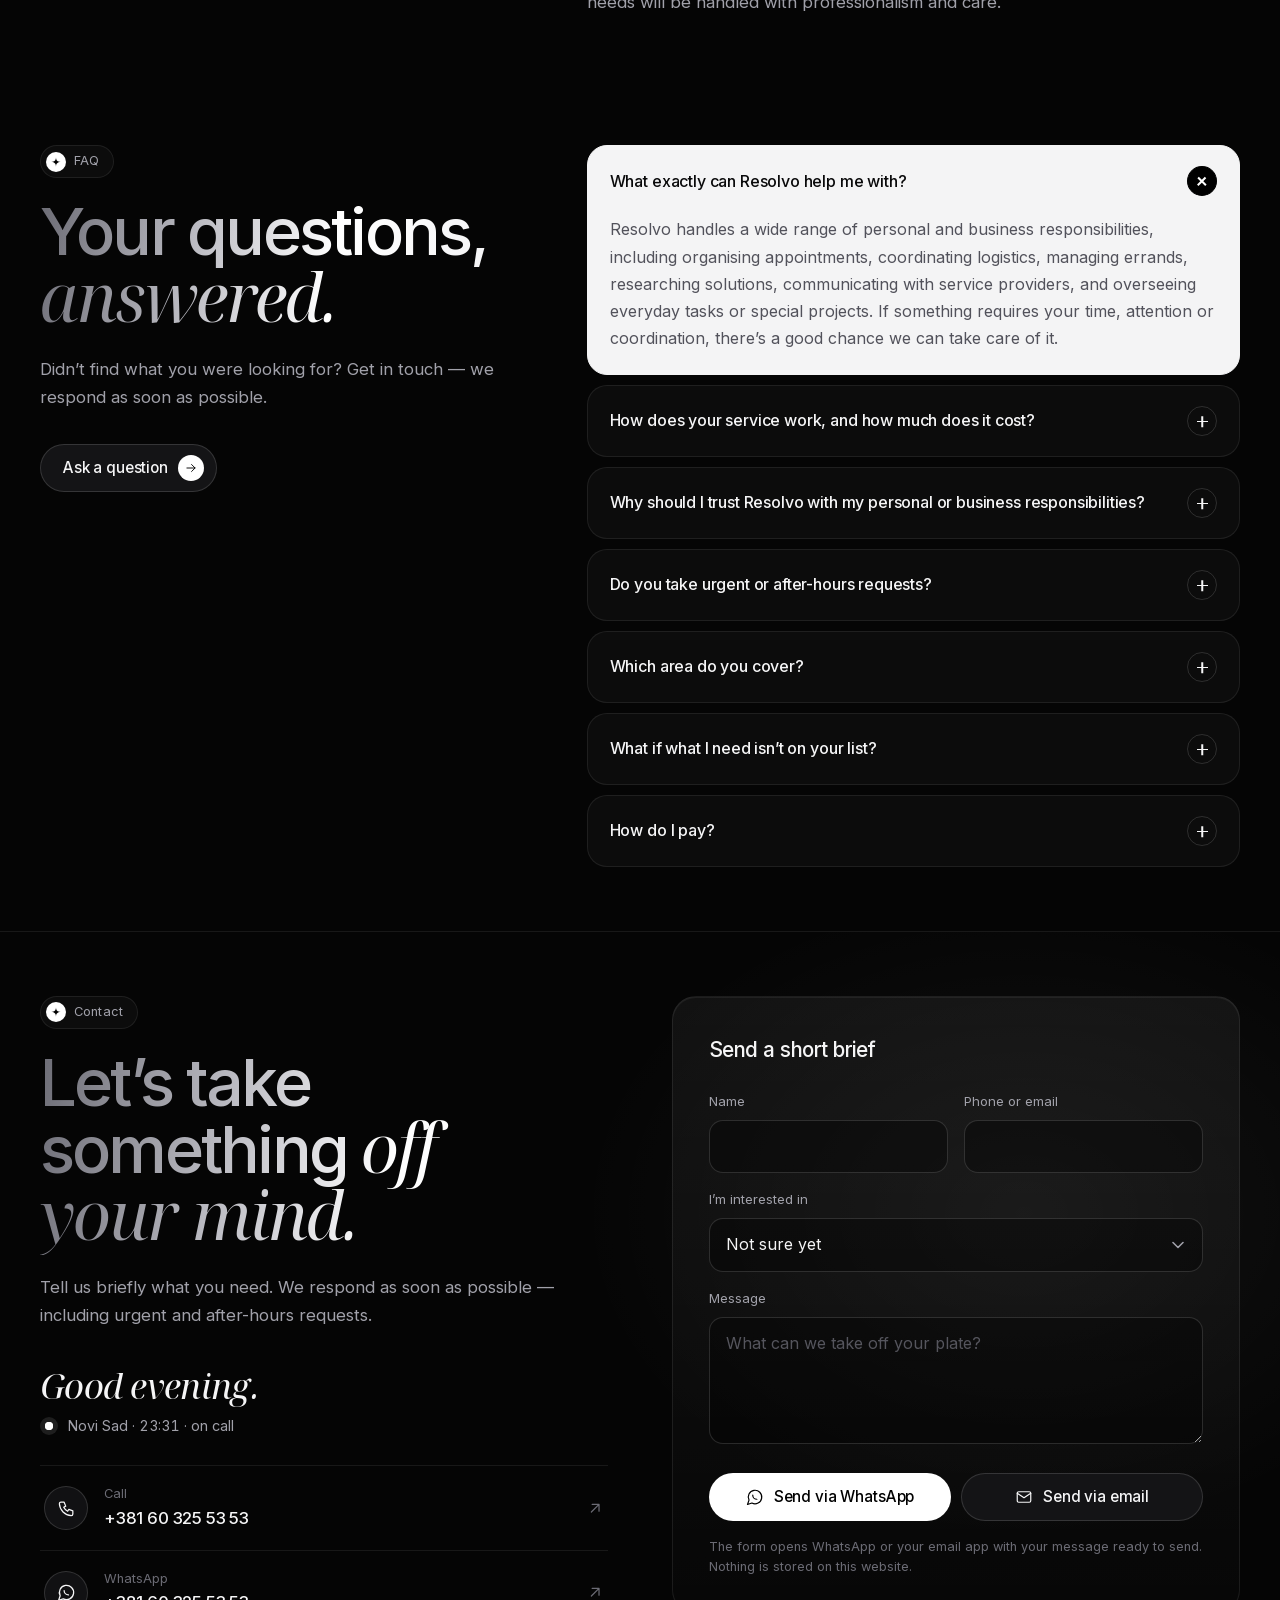
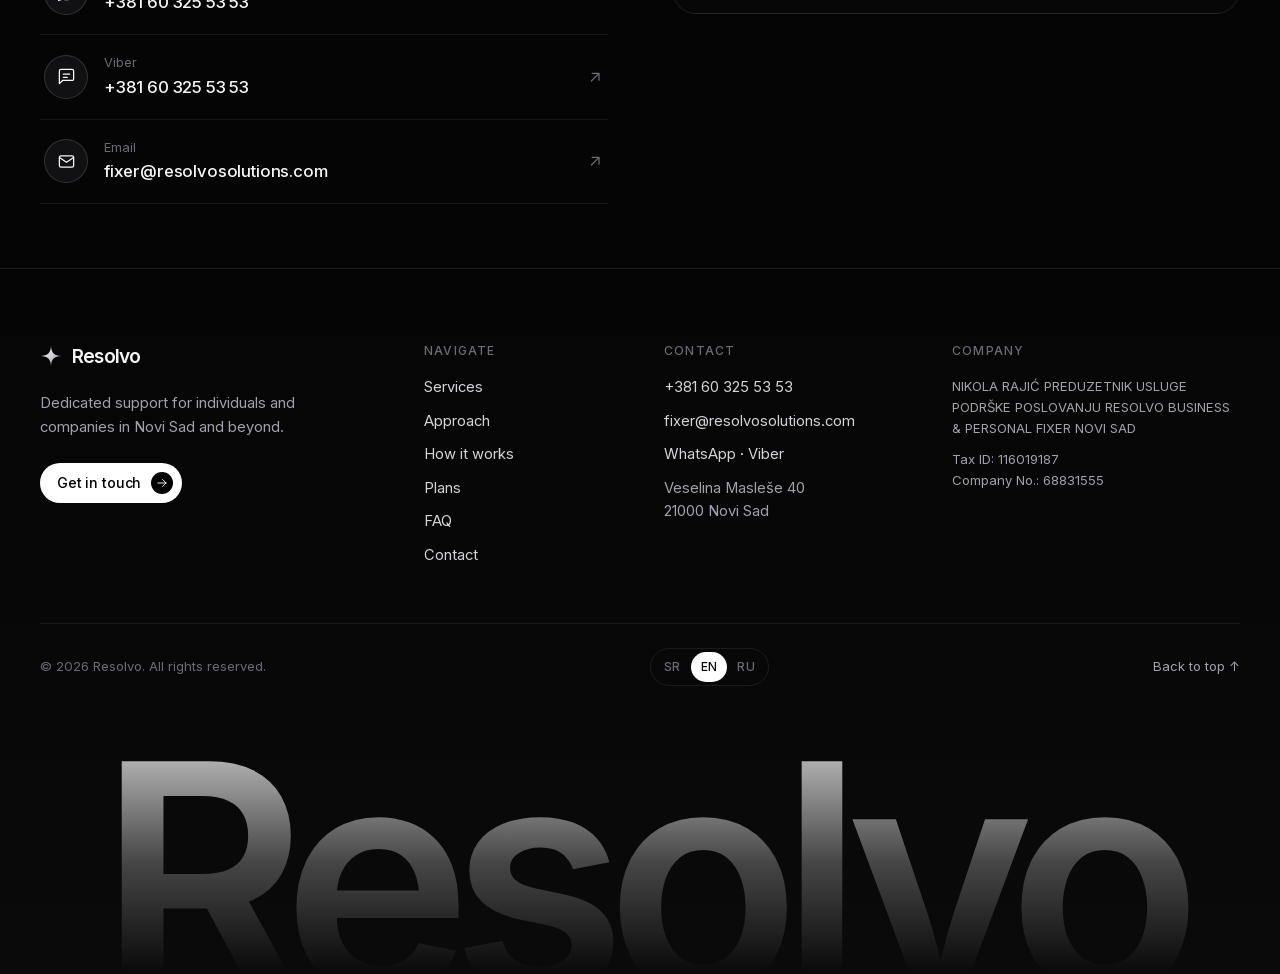
==== commit 0229ee37: "Tighten section spacing; end the mobile footer on the wordmark - Sections: padding clamp(48px, 5vw, " ====
--- a/en/index.html
+++ b/en/index.html
@@ -30,7 +30,7 @@
   <link rel="manifest" href="../site.webmanifest">
   <link rel="preload" href="../assets/fonts/inter-latin.woff2" as="font" type="font/woff2" crossorigin>
   <link rel="preload" href="../assets/fonts/noto-serif-display-italic-latin.woff2" as="font" type="font/woff2" crossorigin>
-  <link rel="stylesheet" href="../assets/css/style.css?v=b2405976">
+  <link rel="stylesheet" href="../assets/css/style.css?v=ead8a46d">
   <script>document.documentElement.classList.add('js')</script>
   <script src="../assets/js/main.js?v=25bad188" defer></script>
   <script type="application/ld+json">[{"@context":"https://schema.org","@type":"ProfessionalService","@id":"https://resolvosolutions.com/#business","name":"Resolvo","legalName":"NIKOLA RAJIĆ PREDUZETNIK USLUGE PODRŠKE POSLOVANJU RESOLVO BUSINESS & PERSONAL FIXER NOVI SAD","description":"Dedicated personal and business support in Novi Sad. Resolvo handles tasks, coordinates solutions and solves everyday challenges so you can focus on what matters most.","url":"https://resolvosolutions.com/en/","image":"https://resolvosolutions.com/assets/img/og-en.png","logo":"https://resolvosolutions.com/assets/img/icon-512.png","telephone":"+381603255353","email":"fixer@resolvosolutions.com","taxID":"116019187","founder":{"@type":"Person","name":"Nikola Rajić"},"address":{"@type":"PostalAddress","streetAddress":"Veselina Masleše 40","addressLocality":"Novi Sad","postalCode":"21000","addressCountry":"RS"},"areaServed":[{"@type":"City","name":"Novi Sad"},{"@type":"AdministrativeArea","name":"Vojvodina"},{"@type":"City","name":"Belgrade"}],"knowsLanguage":["sr","en","ru"],"paymentAccepted":"Cash, bank transfer","priceRange":"€€€","makesOffer":[{"@type":"Offer","name":"Resolvo Priority","description":"Dedicated support throughout the day.","priceSpecification":{"@type":"UnitPriceSpecification","price":790,"priceCurrency":"EUR","unitText":"MONTH"}},{"@type":"Offer","name":"Resolvo Signature","description":"On retainer, day and night.","priceSpecification":{"@type":"UnitPriceSpecification","price":1590,"priceCurrency":"EUR","unitText":"MONTH"}},{"@type":"Offer","name":"Resolvo Bespoke","description":"Shaped entirely around you."}]},{"@context":"https://schema.org","@type":"FAQPage","inLanguage":"en","mainEntity":[{"@type":"Question","name":"What exactly can Resolvo help me with?","acceptedAnswer":{"@type":"Answer","text":"Resolvo handles a wide range of personal and business responsibilities, including organising appointments, coordinating logistics, managing errands, researching solutions, communicating with service providers, and overseeing everyday tasks or special projects. If something requires your time, attention or coordination, there’s a good chance we can take care of it."}},{"@type":"Question","name":"How does your service work, and how much does it cost?","acceptedAnswer":{"@type":"Answer","text":"We begin by understanding your needs, priorities and expectations. Based on these, we recommend a personalised service package that provides the appropriate level of support. Our services are primarily designed around ongoing partnerships, with transparent pricing and a clearly defined scope of responsibilities. Plans start at €790 per month."}},{"@type":"Question","name":"Why should I trust Resolvo with my personal or business responsibilities?","acceptedAnswer":{"@type":"Answer","text":"Trust, discretion and accountability are at the core of Resolvo. We deliberately work with a limited number of clients to ensure dedicated attention, direct communication and consistent service quality. Our goal isn’t simply to complete individual tasks, but to become a dependable partner you can confidently delegate responsibilities to."}},{"@type":"Question","name":"Do you take urgent or after-hours requests?","acceptedAnswer":{"@type":"Answer","text":"Yes. With Resolvo Signature we are on retainer 24/7, and urgent requests are always taken seriously."}},{"@type":"Question","name":"Which area do you cover?","acceptedAnswer":{"@type":"Answer","text":"Primarily Novi Sad. By arrangement, service extends to the rest of Vojvodina and to Belgrade."}},{"@type":"Question","name":"What if what I need isn’t on your list?","acceptedAnswer":{"@type":"Answer","text":"Ask anyway. If we don’t do it ourselves, we know someone who does — or someone who knows someone."}},{"@type":"Question","name":"How do I pay?","acceptedAnswer":{"@type":"Answer","text":"Monthly, by bank transfer or in cash."}}]}]</script>
--- a/assets/css/style.css
+++ b/assets/css/style.css
@@ -471,8 +471,8 @@
   isolation: isolate;
   display: flex;
   align-items: center;
-  min-height: min(100svh, 980px);
-  padding: calc(var(--header-h) + 64px) 0 72px;
+  min-height: min(88svh, 860px);
+  padding: calc(var(--header-h) + 64px) 0 32px;
   overflow: hidden;
 }
 .hero__bg { position: absolute; inset: 0; z-index: -1; pointer-events: none; }
@@ -630,7 +630,7 @@
 
 .section {
   position: relative;
-  padding-block: clamp(80px, 9vw, 136px);
+  padding-block: clamp(48px, 5vw, 80px);
 }
 .section--tight { padding-top: 0; }
 .section__head { max-width: 760px; margin-bottom: clamp(40px, 6vw, 64px); }
@@ -1681,9 +1681,6 @@
 @media (min-width: 720px) {
   .mbar { display: none; }
 }
-@media (max-width: 719px) {
-  .footer { padding-bottom: 80px; }
-}
 
 /* ---------- Reduced motion ---------- */
 
